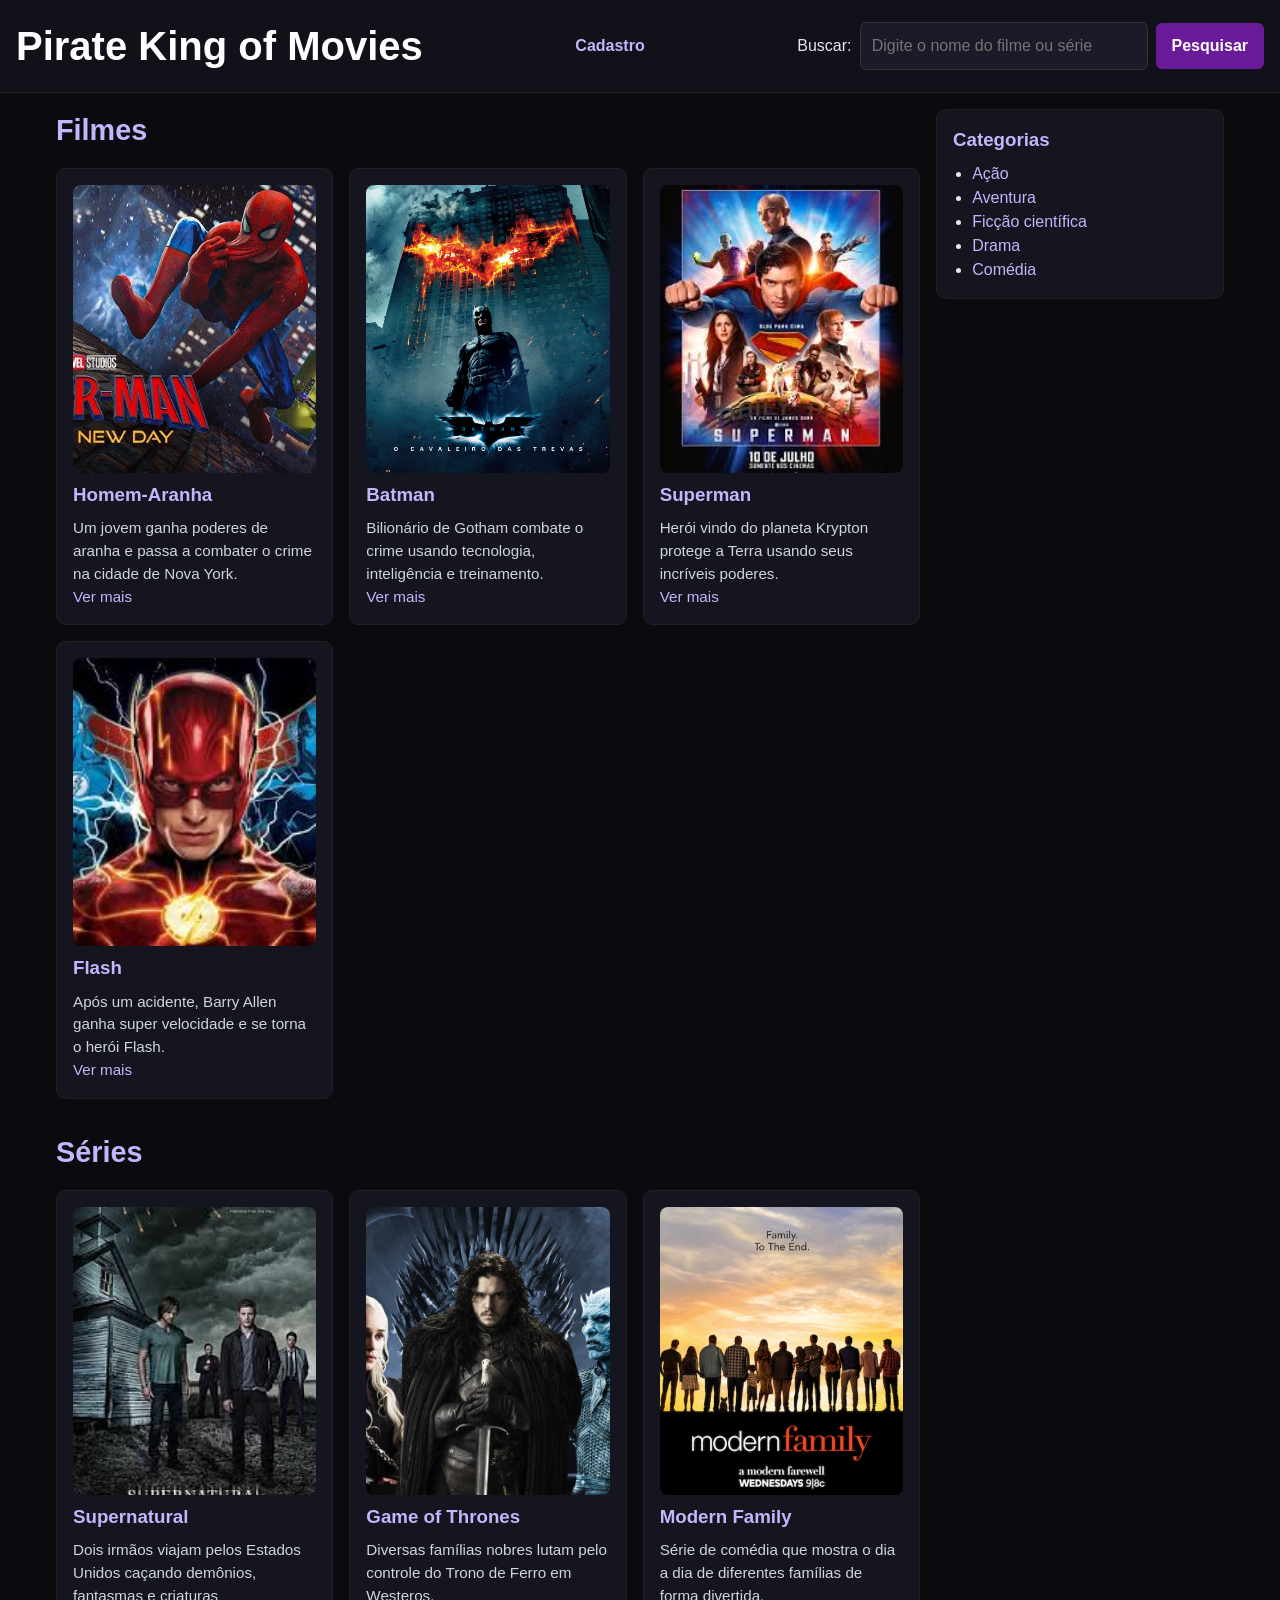
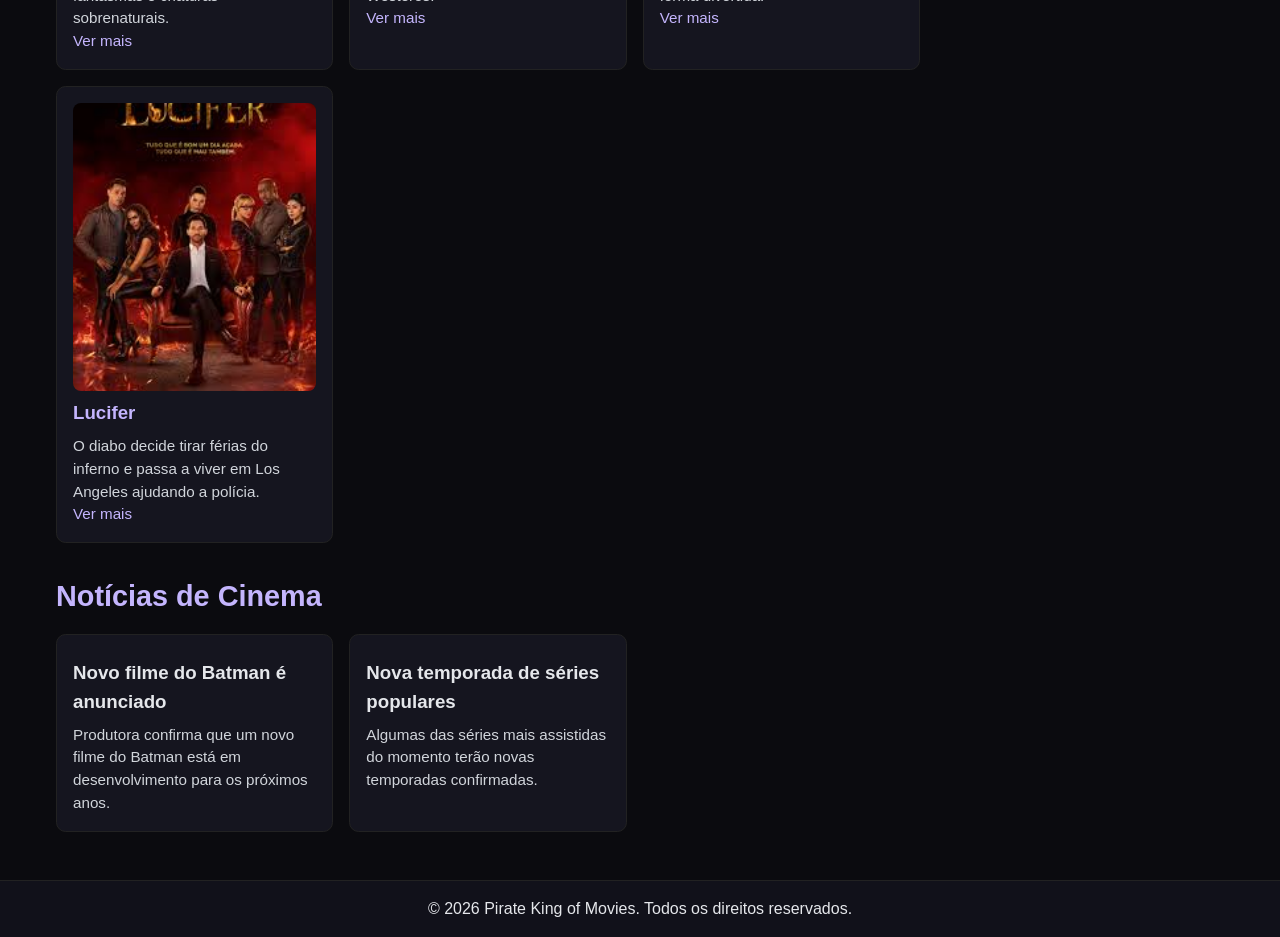
==== index.html @ 0d2f4190 "aula 08 29/04" ====
<!DOCTYPE html>
<html lang="pt-BR">
<head>
  <meta charset="UTF-8">
  <meta name="viewport" content="width=device-width, initial-scale=1.0">
  <link rel="stylesheet" href="css/variables.css">
  <link rel="stylesheet" href="css/reset.css">
  <link rel="stylesheet" href="css/base.css">
  <link rel="stylesheet" href="css/layout.css">
  <link rel="stylesheet" href="css/components/nav.css">
  <link rel="stylesheet" href="css/components/hero.css">
  <link rel="stylesheet" href="css/components/card.css">
  <link rel="stylesheet" href="css/components/footer.css">
  <link rel="stylesheet" href="css/utilities.css">
  <title>RUAN VITOR DE LACERDA FERREIRA</title>
</head>

<body>

<header class="cabecalho">
  <h1>Pirate King of Movies</h1>

  <nav>
    <ul>
      <li><a href="cadastro.html">Cadastro</a></li>
    </ul>
  </nav>

  <form class="form-busca">
    <label for="busca">Buscar:</label>
    <input type="text" id="busca" name="busca" placeholder="Digite o nome do filme ou série">
    <button type="submit">Pesquisar</button>
  </form>
</header>

<div class="layout">

  <main>

    <section>
      <h2>Filmes</h2>

      <article>
        <img src="media/img/homem-aranha.jpg" alt="Imagem do Homem-Aranha">
        <h3><a href="homem-aranha.html">Homem-Aranha</a></h3>
        <p>Um jovem ganha poderes de aranha e passa a combater o crime na cidade de Nova York.</p>
        <p><a href="homem-aranha.html">Ver mais</a></p>
      </article>

      <article>
        <img src="media/img/batman.jpg" alt="Imagem do Batman">
        <h3><a href="batman.html">Batman</a></h3>
        <p>Bilionário de Gotham combate o crime usando tecnologia, inteligência e treinamento.</p>
        <p><a href="batman.html">Ver mais</a></p>
      </article>

      <article>
        <img src="media/img/superman.jpg" alt="Imagem do Superman">
        <h3><a href="superman.html">Superman</a></h3>
        <p>Herói vindo do planeta Krypton protege a Terra usando seus incríveis poderes.</p>
        <p><a href="superman.html">Ver mais</a></p>
      </article>

      <article>
        <img src="media/img/flash.jpg" alt="Imagem do Flash">
        <h3><a href="flash.html">Flash</a></h3>
        <p>Após um acidente, Barry Allen ganha super velocidade e se torna o herói Flash.</p>
        <p><a href="flash.html">Ver mais</a></p>
      </article>
    </section>

    <section>
      <h2>Séries</h2>

      <article>
        <img src="media/img/supernatural.jpg" alt="Imagem da série Supernatural">
        <h3><a href="supernatural.html">Supernatural</a></h3>
        <p>Dois irmãos viajam pelos Estados Unidos caçando demônios, fantasmas e criaturas sobrenaturais.</p>
        <p><a href="supernatural.html">Ver mais</a></p>
      </article>

      <article>
        <img src="media/img/got.jpg" alt="Imagem da série Game of Thrones">
        <h3><a href="got.html">Game of Thrones</a></h3>
        <p>Diversas famílias nobres lutam pelo controle do Trono de Ferro em Westeros.</p>
        <p><a href="got.html">Ver mais</a></p>
      </article>

      <article>
        <img src="media/img/modern-family.jpg" alt="Imagem da série Modern Family">
        <h3><a href="modern-family.html">Modern Family</a></h3>
        <p>Série de comédia que mostra o dia a dia de diferentes famílias de forma divertida.</p>
        <p><a href="modern-family.html">Ver mais</a></p>
      </article>

      <article>
        <img src="media/img/lucifer.jpg" alt="Imagem da série Lucifer">
        <h3><a href="lucifer.html">Lucifer</a></h3>
        <p>O diabo decide tirar férias do inferno e passa a viver em Los Angeles ajudando a polícia.</p>
        <p><a href="lucifer.html">Ver mais</a></p>
      </article>
    </section>

    <section>
      <h2>Notícias de Cinema</h2>

      <article>
        <h3>Novo filme do Batman é anunciado</h3>
        <p>Produtora confirma que um novo filme do Batman está em desenvolvimento para os próximos anos.</p>
      </article>

      <article>
        <h3>Nova temporada de séries populares</h3>
        <p>Algumas das séries mais assistidas do momento terão novas temporadas confirmadas.</p>
      </article>
    </section>

  </main>

  <aside>
    <h3>Categorias</h3>

    <ul>
      <li><a href="#">Ação</a></li>
      <li><a href="#">Aventura</a></li>
      <li><a href="#">Ficção científica</a></li>
      <li><a href="#">Drama</a></li>
      <li><a href="#">Comédia</a></li>
    </ul>
  </aside>

</div>

<footer>
  <p>&copy; 2026 Pirate King of Movies. Todos os direitos reservados.</p>
</footer>

<script>
  document.addEventListener('keydown', function(event) {
    const focused = document.activeElement;

    if (event.code === 'Space') {
      event.preventDefault();

      if (focused.tagName === 'A' || focused.tagName === 'BUTTON') {
        focused.click();
      }
    }
  });
</script>

</body>
</html>
---- css/variables.css ----
:root {
    /* Cores */
    --color-primary: #6a1b9a;
    --color-primary-hover: #8e24aa;
    --color-link: #c4b5fd;

    --color-bg-primary: #0b0b0f;
    --color-bg-secondary: #11111a;
    --color-bg-card: #15151f;
    --color-bg-input: #1a1a28;

    --color-text-primary: #e5e7eb;
    --color-text-secondary: #d1d5db;
    --color-text-light: #ffffff;

    --color-border: #222222;
    --color-border-input: #333333;

    /* Tipografia */
    --font-body: Arial, Helvetica, sans-serif;

    --font-sm: 0.95rem;
    --font-base: 1rem;
    --font-h1: clamp(1.5rem, 5vw, 2.5rem);
    --font-h2: clamp(1.3rem, 3vw, 1.8rem);

    --line-height-base: 1.5;

    /* Espaçamentos */
    --space-sm: 0.5rem;
    --space-md: 1rem;
    --space-lg: 2rem;

    /* Bordas */
    --radius-sm: 0.4rem;
    --radius-md: 0.5rem;
    --radius-lg: 0.6rem;
}
---- css/base.css ----
body {
    min-height: 100vh;
    font-family: var(--font-body);
    background-color: var(--color-bg-primary);
    color: var(--color-text-primary);
    font-size: var(--font-base);
    line-height: var(--line-height-base);
    overflow-x: hidden;
}

a {
    color: var(--color-link);
    text-decoration: none;
}

a:hover {
    color: var(--color-text-light);
}

button {
    padding: 0.7rem 1rem;
    cursor: pointer;
    background-color: var(--color-primary);
    color: var(--color-text-light);
    border: none;
    border-radius: var(--radius-sm);
    font-weight: bold;
    transition: 0.2s ease;
}

button:hover {
    background-color: var(--color-primary-hover);
    transform: scale(1.02);
}
---- css/layout.css ----
.layout {
    display: grid;
    grid-template-columns: 1fr;
    gap: var(--space-md);
    width: min(100%, 1200px);
    margin: 0 auto;
    padding: var(--space-md);
}

section {
    display: grid;
    grid-template-columns: 1fr;
    gap: var(--space-md);
    margin-bottom: var(--space-lg);
}

section h2 {
    color: var(--color-link);
    font-size: var(--font-h2);
}

aside {
    background-color: var(--color-bg-card);
    border: 1px solid var(--color-border);
    border-radius: var(--radius-lg);
    padding: var(--space-md);
}

aside h3 {
    color: var(--color-link);
    margin-bottom: var(--space-sm);
}

aside ul {
    padding-left: 1.2rem;
}

@media (min-width: 768px) {
    section {
        grid-template-columns: repeat(2, 1fr);
    }

    section h2 {
        grid-column: 1 / -1;
    }
}

@media (min-width: 1024px) {
    .layout {
        grid-template-columns: 3fr 1fr;
        align-items: start;
    }

    section {
        grid-template-columns: repeat(auto-fit, minmax(13rem, 1fr));
    }

    aside {
        position: sticky;
        top: 1rem;
    }
}
---- css/components/nav.css ----
.cabecalho {
    display: flex;
    flex-direction: column;
    gap: var(--space-md);
    padding: var(--space-md);
    background-color: var(--color-bg-secondary);
    border-bottom: 1px solid var(--color-border);
}

.cabecalho h1 {
    font-size: var(--font-h1);
    color: var(--color-text-light);
}

nav ul {
    list-style: none;
    display: flex;
    gap: var(--space-md);
}

nav ul li a {
    font-weight: bold;
    padding: 0.5rem 0.7rem;
    border-radius: var(--radius-sm);
}

nav ul li a:hover {
    background-color: var(--color-bg-input);
}

.form-busca {
    display: flex;
    flex-direction: column;
    gap: var(--space-sm);
}

.form-busca input {
    width: 100%;
    padding: 0.7rem;
    border: 1px solid var(--color-border-input);
    border-radius: var(--radius-sm);
    background-color: var(--color-bg-input);
    color: var(--color-text-light);
}

@media (min-width: 768px) {
    .cabecalho {
        flex-direction: row;
        justify-content: space-between;
        align-items: center;
        flex-wrap: wrap;
    }

    .form-busca {
        flex-direction: row;
        align-items: center;
    }

    .form-busca input {
        width: 18rem;
    }
}
---- css/components/hero.css ----
/* Arquivo reservado para a seção hero do projeto. */
---- css/components/card.css ----
article {
    border: 1px solid var(--color-border);
    padding: var(--space-md);
    background-color: var(--color-bg-card);
    border-radius: var(--radius-lg);
    transition: 0.2s ease;
}

article:hover {
    transform: scale(1.02);
    border-color: var(--color-primary);
}

article h3 {
    margin: 0.5rem 0;
}

article p {
    color: var(--color-text-secondary);
    font-size: var(--font-sm);
}

article img {
    width: 100%;
    height: 18rem;
    object-fit: cover;
    border-radius: var(--radius-md);
}
---- css/components/footer.css ----
footer {
    text-align: center;
    padding: var(--space-md);
    background-color: var(--color-bg-secondary);
    border-top: 1px solid var(--color-border);
}
---- css/utilities.css ----
a:focus,
button:focus,
input:focus {
    outline: 3px solid var(--color-link);
    outline-offset: 2px;
}
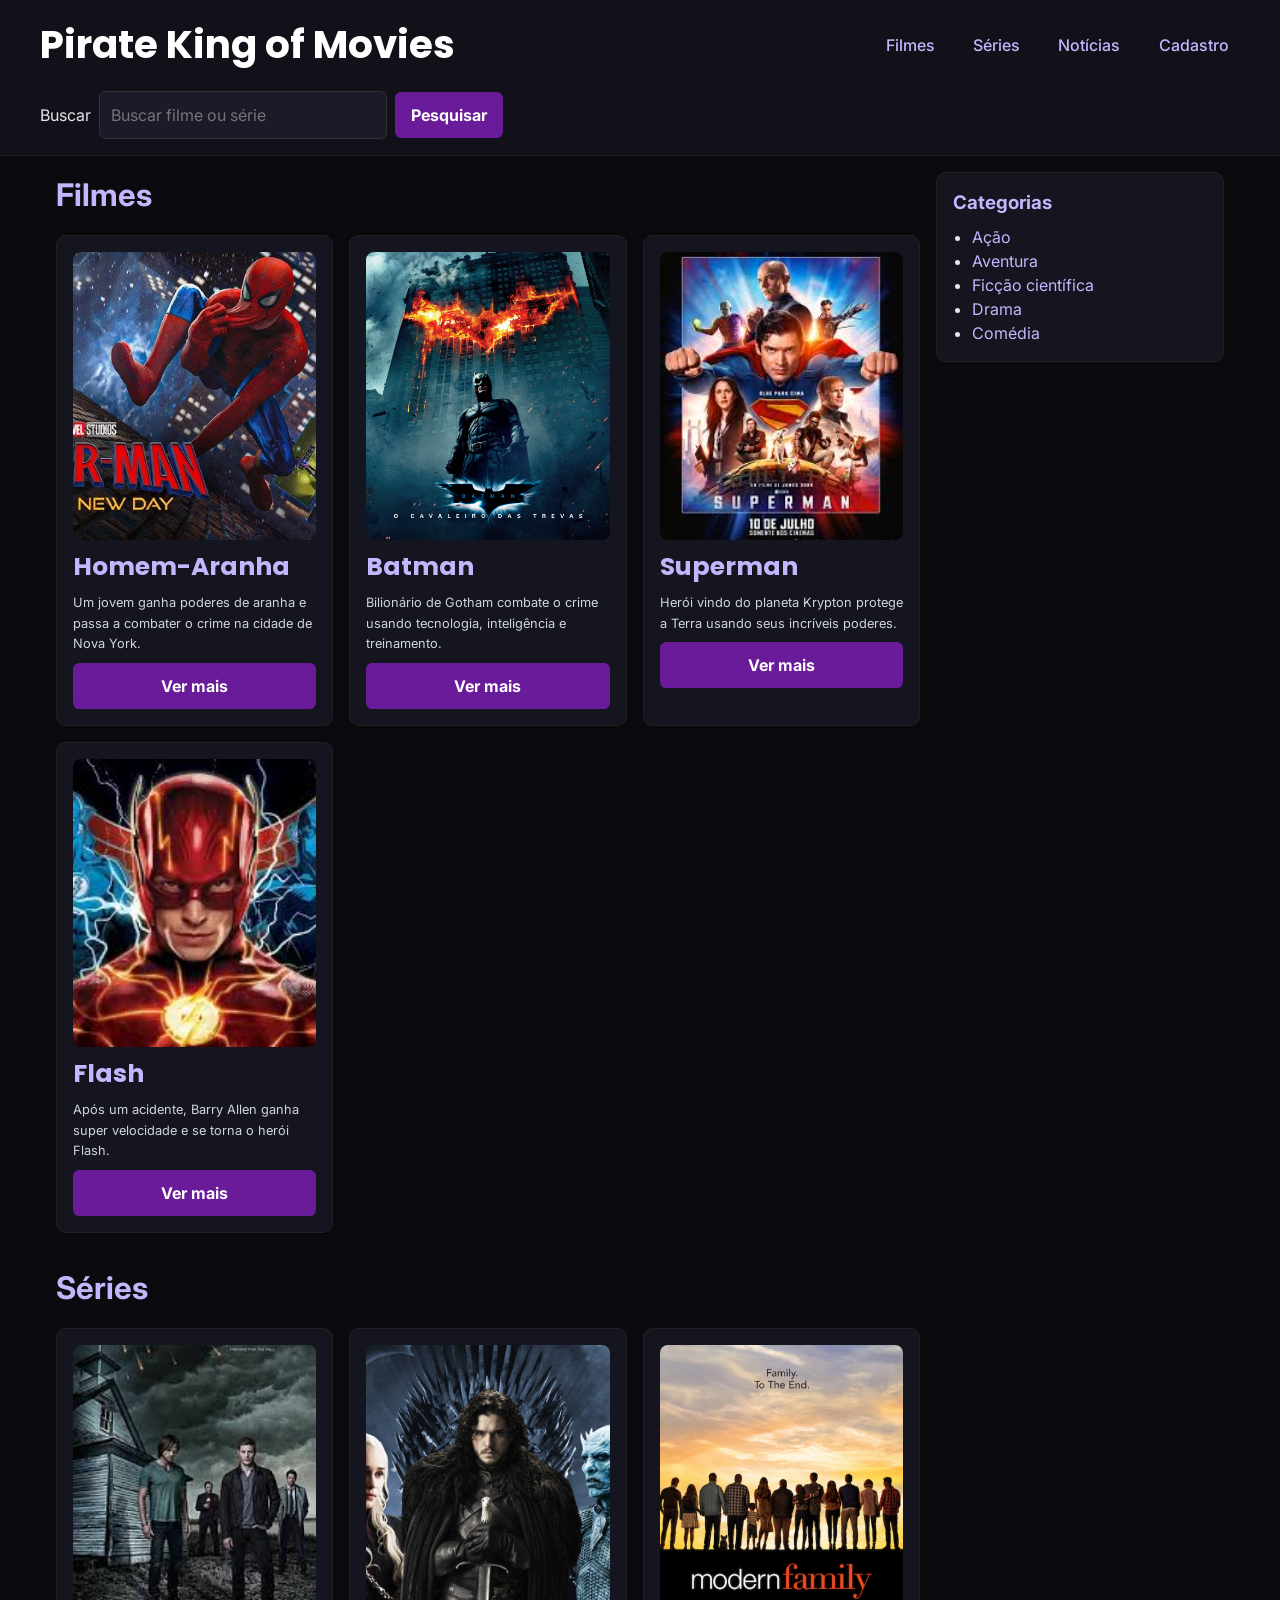
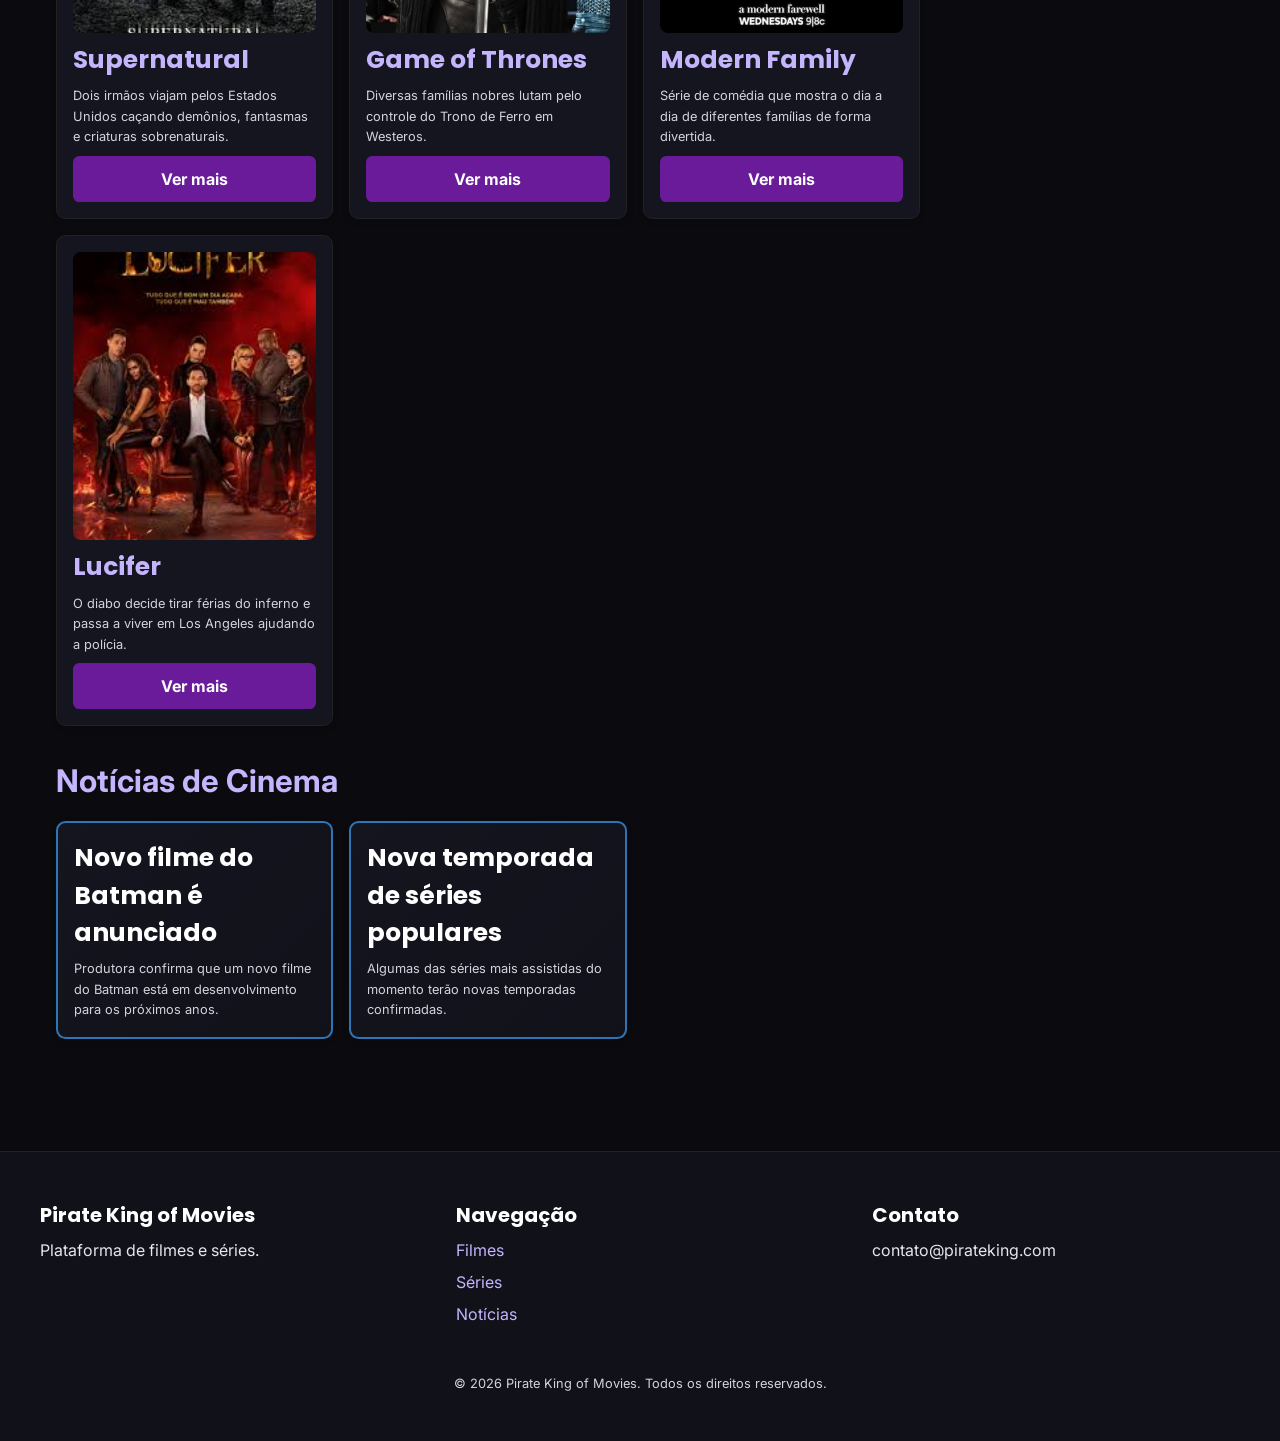
==== commit 9ceebbd9: "atividade aula 10 pronta" ====
--- a/index.html
+++ b/index.html
@@ -3,151 +3,326 @@
 <head>
   <meta charset="UTF-8">
   <meta name="viewport" content="width=device-width, initial-scale=1.0">
+
+  <link rel="preconnect" href="https://fonts.googleapis.com">
+  <link rel="preconnect" href="https://fonts.gstatic.com" crossorigin>
+  <link href="https://fonts.googleapis.com/css2?family=Inter:wght@400;500;700&family=Poppins:wght@700&display=swap" rel="stylesheet">
+
   <link rel="stylesheet" href="css/variables.css">
   <link rel="stylesheet" href="css/reset.css">
   <link rel="stylesheet" href="css/base.css">
   <link rel="stylesheet" href="css/layout.css">
-  <link rel="stylesheet" href="css/components/nav.css">
+  <link rel="stylesheet" href="css/components/navbar.css">
+  <link rel="stylesheet" href="css/components/btn.css">
   <link rel="stylesheet" href="css/components/hero.css">
   <link rel="stylesheet" href="css/components/card.css">
   <link rel="stylesheet" href="css/components/footer.css">
   <link rel="stylesheet" href="css/utilities.css">
-  <title>RUAN VITOR DE LACERDA FERREIRA</title>
+
+  <title>Pirate King of Movies</title>
 </head>
 
 <body>
-
-<header class="cabecalho">
-  <h1>Pirate King of Movies</h1>
-
-  <nav>
-    <ul>
-      <li><a href="cadastro.html">Cadastro</a></li>
-    </ul>
-  </nav>
-
-  <form class="form-busca">
-    <label for="busca">Buscar:</label>
-    <input type="text" id="busca" name="busca" placeholder="Digite o nome do filme ou série">
-    <button type="submit">Pesquisar</button>
-  </form>
-</header>
-
-<div class="layout">
-
-  <main>
-
-    <section>
-      <h2>Filmes</h2>
-
-      <article>
-        <img src="media/img/homem-aranha.jpg" alt="Imagem do Homem-Aranha">
-        <h3><a href="homem-aranha.html">Homem-Aranha</a></h3>
-        <p>Um jovem ganha poderes de aranha e passa a combater o crime na cidade de Nova York.</p>
-        <p><a href="homem-aranha.html">Ver mais</a></p>
-      </article>
-
-      <article>
-        <img src="media/img/batman.jpg" alt="Imagem do Batman">
-        <h3><a href="batman.html">Batman</a></h3>
-        <p>Bilionário de Gotham combate o crime usando tecnologia, inteligência e treinamento.</p>
-        <p><a href="batman.html">Ver mais</a></p>
-      </article>
-
-      <article>
-        <img src="media/img/superman.jpg" alt="Imagem do Superman">
-        <h3><a href="superman.html">Superman</a></h3>
-        <p>Herói vindo do planeta Krypton protege a Terra usando seus incríveis poderes.</p>
-        <p><a href="superman.html">Ver mais</a></p>
-      </article>
-
-      <article>
-        <img src="media/img/flash.jpg" alt="Imagem do Flash">
-        <h3><a href="flash.html">Flash</a></h3>
-        <p>Após um acidente, Barry Allen ganha super velocidade e se torna o herói Flash.</p>
-        <p><a href="flash.html">Ver mais</a></p>
-      </article>
-    </section>
-
-    <section>
-      <h2>Séries</h2>
-
-      <article>
-        <img src="media/img/supernatural.jpg" alt="Imagem da série Supernatural">
-        <h3><a href="supernatural.html">Supernatural</a></h3>
-        <p>Dois irmãos viajam pelos Estados Unidos caçando demônios, fantasmas e criaturas sobrenaturais.</p>
-        <p><a href="supernatural.html">Ver mais</a></p>
-      </article>
-
-      <article>
-        <img src="media/img/got.jpg" alt="Imagem da série Game of Thrones">
-        <h3><a href="got.html">Game of Thrones</a></h3>
-        <p>Diversas famílias nobres lutam pelo controle do Trono de Ferro em Westeros.</p>
-        <p><a href="got.html">Ver mais</a></p>
-      </article>
-
-      <article>
-        <img src="media/img/modern-family.jpg" alt="Imagem da série Modern Family">
-        <h3><a href="modern-family.html">Modern Family</a></h3>
-        <p>Série de comédia que mostra o dia a dia de diferentes famílias de forma divertida.</p>
-        <p><a href="modern-family.html">Ver mais</a></p>
-      </article>
-
-      <article>
-        <img src="media/img/lucifer.jpg" alt="Imagem da série Lucifer">
-        <h3><a href="lucifer.html">Lucifer</a></h3>
-        <p>O diabo decide tirar férias do inferno e passa a viver em Los Angeles ajudando a polícia.</p>
-        <p><a href="lucifer.html">Ver mais</a></p>
-      </article>
-    </section>
-
-    <section>
-      <h2>Notícias de Cinema</h2>
-
-      <article>
-        <h3>Novo filme do Batman é anunciado</h3>
-        <p>Produtora confirma que um novo filme do Batman está em desenvolvimento para os próximos anos.</p>
-      </article>
-
-      <article>
-        <h3>Nova temporada de séries populares</h3>
-        <p>Algumas das séries mais assistidas do momento terão novas temporadas confirmadas.</p>
-      </article>
-    </section>
-
-  </main>
-
-  <aside>
-    <h3>Categorias</h3>
-
-    <ul>
-      <li><a href="#">Ação</a></li>
-      <li><a href="#">Aventura</a></li>
-      <li><a href="#">Ficção científica</a></li>
-      <li><a href="#">Drama</a></li>
-      <li><a href="#">Comédia</a></li>
-    </ul>
-  </aside>
-
-</div>
-
-<footer>
-  <p>&copy; 2026 Pirate King of Movies. Todos os direitos reservados.</p>
-</footer>
-
-<script>
-  document.addEventListener('keydown', function(event) {
-    const focused = document.activeElement;
-
-    if (event.code === 'Space') {
-      event.preventDefault();
-
-      if (focused.tagName === 'A' || focused.tagName === 'BUTTON') {
-        focused.click();
-      }
-    }
-  });
-</script>
+  <header class="navbar">
+    <div class="navbar__container">
+
+      <a href="index.html" class="navbar__logo">
+        Pirate King of Movies
+      </a>
+
+      <button 
+        class="navbar__toggle" 
+        type="button"
+        aria-label="Abrir menu"
+        aria-expanded="false"
+      >
+        ☰
+      </button>
+
+      <nav class="navbar__menu" aria-label="Menu principal">
+        <ul class="navbar__list">
+
+          <li class="navbar__item">
+            <a class="navbar__link" href="#filmes">Filmes</a>
+          </li>
+
+          <li class="navbar__item">
+            <a class="navbar__link" href="#series">Séries</a>
+          </li>
+
+          <li class="navbar__item">
+            <a class="navbar__link" href="#noticias">Notícias</a>
+          </li>
+
+          <li class="navbar__item">
+            <a class="navbar__link" href="cadastro.html">Cadastro</a>
+          </li>
+
+        </ul>
+      </nav>
+
+      <form class="navbar__search">
+        <label class="u-sr-only" for="busca">Buscar</label>
+
+        <input 
+          type="text"
+          id="busca"
+          name="busca"
+          placeholder="Buscar filme ou série"
+        >
+
+        <button class="btn" type="submit">
+          Pesquisar
+        </button>
+      </form>
+
+    </div>
+  </header>
+
+  
+  <div class="layout">
+    <main>      
+      <section id="filmes">
+        <h2>Filmes</h2>
+        <article class="card">
+          <img 
+            class="card__image"
+            src="media/img/homem-aranha.jpg"
+            alt="Imagem do Homem-Aranha"
+          >
+          <h3 class="card__title">
+            <a href="homem-aranha.html">Homem-Aranha</a>
+          </h3>
+          <p class="card__text">
+            Um jovem ganha poderes de aranha e passa a combater o crime na cidade de Nova York.
+          </p>
+          <a class="btn" href="homem-aranha.html">
+            Ver mais
+          </a>
+        </article>
+
+        <article class="card">
+          <img 
+            class="card__image"
+            src="media/img/batman.jpg"
+            alt="Imagem do Batman"
+          >
+          <h3 class="card__title">
+            <a href="batman.html">Batman</a>
+          </h3>
+          <p class="card__text">
+            Bilionário de Gotham combate o crime usando tecnologia, inteligência e treinamento.
+          </p>
+          <a class="btn" href="batman.html">
+            Ver mais
+          </a>
+        </article>
+
+        <article class="card">
+          <img 
+            class="card__image"
+            src="media/img/superman.jpg"
+            alt="Imagem do Superman"
+          >
+          <h3 class="card__title">
+            <a href="superman.html">Superman</a>
+          </h3>
+          <p class="card__text">
+            Herói vindo do planeta Krypton protege a Terra usando seus incríveis poderes.
+          </p>
+          <a class="btn" href="superman.html">
+            Ver mais
+          </a>
+        </article>
+
+        <article class="card">
+          <img 
+            class="card__image"
+            src="media/img/flash.jpg"
+            alt="Imagem do Flash"
+          >
+          <h3 class="card__title">
+            <a href="flash.html">Flash</a>
+          </h3>
+          <p class="card__text">
+            Após um acidente, Barry Allen ganha super velocidade e se torna o herói Flash.
+          </p>
+          <a class="btn" href="flash.html">
+            Ver mais
+          </a>
+        </article>
+
+      </section>
+
+      <section id="series">
+        <h2>Séries</h2>
+        <article class="card">
+          <img 
+            class="card__image"
+            src="media/img/supernatural.jpg"
+            alt="Imagem da série Supernatural"
+          >
+          <h3 class="card__title">
+            <a href="supernatural.html">Supernatural</a>
+          </h3>
+          <p class="card__text">
+            Dois irmãos viajam pelos Estados Unidos caçando demônios, fantasmas e criaturas sobrenaturais.
+          </p>
+          <a class="btn" href="supernatural.html">
+            Ver mais
+          </a>
+        </article>
+
+        <article class="card">
+          <img 
+            class="card__image"
+            src="media/img/got.jpg"
+            alt="Imagem da série Game of Thrones"
+          >
+          <h3 class="card__title">
+            <a href="got.html">Game of Thrones</a>
+          </h3>
+          <p class="card__text">
+            Diversas famílias nobres lutam pelo controle do Trono de Ferro em Westeros.
+          </p>
+          <a class="btn" href="got.html">
+            Ver mais
+          </a>
+        </article>
+
+        <article class="card">
+          <img 
+            class="card__image"
+            src="media/img/modern-family.jpg"
+            alt="Imagem da série Modern Family"
+          >
+          <h3 class="card__title">
+            <a href="modern-family.html">Modern Family</a>
+          </h3>
+          <p class="card__text">
+            Série de comédia que mostra o dia a dia de diferentes famílias de forma divertida.
+          </p>
+          <a class="btn" href="modern-family.html">
+            Ver mais
+          </a>
+        </article>
+
+        <article class="card">
+          <img 
+            class="card__image"
+            src="media/img/lucifer.jpg"
+            alt="Imagem da série Lucifer"
+          >
+          <h3 class="card__title">
+            <a href="lucifer.html">Lucifer</a>
+          </h3>
+          <p class="card__text">
+            O diabo decide tirar férias do inferno e passa a viver em Los Angeles ajudando a polícia.
+          </p>
+          <a class="btn" href="lucifer.html">
+            Ver mais
+          </a>
+        </article>
+
+      </section>
+
+      <section id="noticias">
+
+        <h2>Notícias de Cinema</h2>
+
+        <article class="card card--featured">
+
+          <h3 class="card__title">
+            Novo filme do Batman é anunciado
+          </h3>
+
+          <p class="card__text">
+            Produtora confirma que um novo filme do Batman está em desenvolvimento para os próximos anos.
+          </p>
+
+        </article>
+
+        <article class="card card--featured">
+
+          <h3 class="card__title">
+            Nova temporada de séries populares
+          </h3>
+
+          <p class="card__text">
+            Algumas das séries mais assistidas do momento terão novas temporadas confirmadas.
+          </p>
+
+        </article>
+
+      </section>
+
+    </main>
+
+    <aside class="sidebar">
+
+      <h3 class="sidebar__title">
+        Categorias
+      </h3>
+
+      <ul class="sidebar__list">
+
+        <li><a href="#">Ação</a></li>
+        <li><a href="#">Aventura</a></li>
+        <li><a href="#">Ficção científica</a></li>
+        <li><a href="#">Drama</a></li>
+        <li><a href="#">Comédia</a></li>
+
+      </ul>
+
+    </aside>
+
+  </div>
+
+  <footer class="footer">
+
+    <div class="footer__grid">
+
+      <div>
+        <h3 class="footer__title">
+          Pirate King of Movies
+        </h3>
+
+        <p>
+          Plataforma de filmes e séries.
+        </p>
+      </div>
+
+      <div>
+        <h3 class="footer__title">
+          Navegação
+        </h3>
+
+        <ul class="footer__list">
+          <li><a href="#filmes">Filmes</a></li>
+          <li><a href="#series">Séries</a></li>
+          <li><a href="#noticias">Notícias</a></li>
+        </ul>
+      </div>
+
+      <div>
+        <h3 class="footer__title">
+          Contato
+        </h3>
+
+        <p>
+          contato@pirateking.com
+        </p>
+      </div>
+
+    </div>
+
+    <p class="footer__copy">
+      &copy; 2026 Pirate King of Movies. Todos os direitos reservados.
+    </p>
+
+  </footer>
+
+  <script src="js/main.js"></script>
 
 </body>
 </html>
--- a/css/variables.css
+++ b/css/variables.css
@@ -1,9 +1,35 @@
 :root {
-    /* Cores */
-    --color-primary: #6a1b9a;
-    --color-primary-hover: #8e24aa;
+    /* =========================
+       CORES - PALETA SEMÂNTICA
+    ========================= */
+
+    /* Primária */
+    --color-primary-100: #ebf3fb;
+    --color-primary-300: #9fc5e8;
+    --color-primary-500: #2e75b6;
+    --color-primary-700: #1f4e79;
+    --color-primary-900: #0f2840;
+
+    /* Cores do projeto */
+    --color-brand: #6a1b9a;
+    --color-brand-hover: #8e24aa;
     --color-link: #c4b5fd;
 
+    /* Neutras */
+    --color-gray-50: #f9fafb;
+    --color-gray-100: #f3f4f6;
+    --color-gray-300: #d1d5db;
+    --color-gray-500: #6b7280;
+    --color-gray-700: #374151;
+    --color-gray-900: #111827;
+
+    /* Semânticas */
+    --color-success: #107c41;
+    --color-warning: #ff8c00;
+    --color-danger: #c00000;
+    --color-info: #0078d4;
+
+    /* Texto e fundo */
     --color-bg-primary: #0b0b0f;
     --color-bg-secondary: #11111a;
     --color-bg-card: #15151f;
@@ -16,23 +42,47 @@
     --color-border: #222222;
     --color-border-input: #333333;
 
-    /* Tipografia */
-    --font-body: Arial, Helvetica, sans-serif;
+    /* =========================
+       TIPOGRAFIA
+    ========================= */
 
-    --font-sm: 0.95rem;
+    --font-heading: "Poppins", Arial, Helvetica, sans-serif;
+    --font-body: "Inter", Arial, Helvetica, sans-serif;
+
+    --font-xs: 0.64rem;
+    --font-sm: 0.8rem;
     --font-base: 1rem;
-    --font-h1: clamp(1.5rem, 5vw, 2.5rem);
-    --font-h2: clamp(1.3rem, 3vw, 1.8rem);
+    --font-md: 1.25rem;
+    --font-lg: 1.56rem;
+    --font-xl: 1.95rem;
+    --font-2xl: 2.44rem;
+    --font-3xl: 3.05rem;
+
+    --font-h1: clamp(1.5rem, 5vw, var(--font-2xl));
+    --font-h2: clamp(1.3rem, 3vw, var(--font-xl));
 
     --line-height-base: 1.5;
 
-    /* Espaçamentos */
+    /* =========================
+       ESPAÇAMENTOS
+    ========================= */
+
+    --space-xs: 0.25rem;
     --space-sm: 0.5rem;
     --space-md: 1rem;
     --space-lg: 2rem;
+    --space-xl: 3rem;
+    --space-2xl: 4rem;
 
-    /* Bordas */
+    /* =========================
+       BORDAS E SOMBRAS
+    ========================= */
+
     --radius-sm: 0.4rem;
     --radius-md: 0.5rem;
     --radius-lg: 0.6rem;
+    --radius-xl: 1rem;
+
+    --shadow-sm: 0 2px 6px rgba(0, 0, 0, 0.2);
+    --shadow-md: 0 4px 12px rgba(0, 0, 0, 0.3);
 }
--- a/css/base.css
+++ b/css/base.css
@@ -15,20 +15,4 @@
 
 a:hover {
     color: var(--color-text-light);
-}
-
-button {
-    padding: 0.7rem 1rem;
-    cursor: pointer;
-    background-color: var(--color-primary);
-    color: var(--color-text-light);
-    border: none;
-    border-radius: var(--radius-sm);
-    font-weight: bold;
-    transition: 0.2s ease;
-}
-
-button:hover {
-    background-color: var(--color-primary-hover);
-    transform: scale(1.02);
 }
--- a/css/components/navbar.css
+++ b/css/components/navbar.css
@@ -0,0 +1,122 @@
+.navbar {
+    background-color: var(--color-bg-secondary);
+    border-bottom: 1px solid var(--color-border);
+    padding: var(--space-md);
+}
+
+.navbar__container {
+    width: min(100%, 1200px);
+    margin: 0 auto;
+
+    display: flex;
+    flex-direction: column;
+    gap: var(--space-md);
+}
+
+.navbar__logo {
+    font-family: var(--font-heading);
+    font-size: var(--font-h1);
+    font-weight: 700;
+    color: var(--color-text-light);
+}
+
+.navbar__toggle {
+    display: block;
+
+    background: none;
+    border: none;
+
+    color: var(--color-text-light);
+
+    font-size: var(--font-xl);
+
+    cursor: pointer;
+}
+
+.navbar__menu {
+    display: none;
+}
+
+.navbar__menu.active {
+    display: block;
+}
+
+.navbar__list {
+    list-style: none;
+
+    display: flex;
+    flex-direction: column;
+
+    gap: var(--space-sm);
+}
+
+.navbar__link {
+    display: block;
+
+    padding: 0.7rem;
+
+    border-radius: var(--radius-sm);
+
+    font-weight: 500;
+}
+
+.navbar__link:hover {
+    background-color: var(--color-bg-input);
+}
+
+.navbar__search {
+    display: flex;
+    flex-direction: column;
+    gap: var(--space-sm);
+}
+
+.navbar__search input {
+    width: 100%;
+
+    padding: 0.7rem;
+
+    border: 1px solid var(--color-border-input);
+
+    border-radius: var(--radius-sm);
+
+    background-color: var(--color-bg-input);
+
+    color: var(--color-text-light);
+}
+
+/* =========================
+   TABLET E DESKTOP
+========================= */
+
+@media (min-width: 768px) {
+
+    .navbar__container {
+        flex-direction: row;
+        align-items: center;
+        justify-content: space-between;
+        flex-wrap: wrap;
+    }
+
+    .navbar__toggle {
+        display: none;
+    }
+
+    .navbar__menu {
+        display: block;
+    }
+
+    .navbar__list {
+        flex-direction: row;
+        align-items: center;
+        gap: var(--space-md);
+    }
+
+    .navbar__search {
+        flex-direction: row;
+        align-items: center;
+    }
+
+    .navbar__search input {
+        width: 18rem;
+    }
+}
--- a/css/components/btn.css
+++ b/css/components/btn.css
@@ -0,0 +1,24 @@
+.btn {
+    display: inline-block;
+
+    padding: 0.7rem 1rem;
+
+    background-color: var(--color-brand);
+    color: var(--color-text-light);
+
+    border: none;
+    border-radius: var(--radius-sm);
+
+    font-weight: 700;
+    text-align: center;
+
+    cursor: pointer;
+
+    transition: 0.2s ease;
+}
+
+.btn:hover {
+    background-color: var(--color-brand-hover);
+    color: var(--color-text-light);
+    transform: scale(1.02);
+}
--- a/css/components/card.css
+++ b/css/components/card.css
@@ -1,28 +1,65 @@
-article {
+.card {
+    display: flex;
+    flex-direction: column;
+    gap: var(--space-sm);
+
     border: 1px solid var(--color-border);
+
     padding: var(--space-md);
+
     background-color: var(--color-bg-card);
+
     border-radius: var(--radius-lg);
+
+    box-shadow: var(--shadow-sm);
+
     transition: 0.2s ease;
 }
 
-article:hover {
+.card:hover {
     transform: scale(1.02);
-    border-color: var(--color-primary);
+    border-color: var(--color-brand);
+    box-shadow: var(--shadow-md);
 }
 
-article h3 {
-    margin: 0.5rem 0;
+.card__image {
+    width: 100%;
+    height: 18rem;
+
+    object-fit: cover;
+
+    border-radius: var(--radius-md);
 }
 
-article p {
-    color: var(--color-text-secondary);
-    font-size: var(--font-sm);
+.card__title {
+    font-size: var(--font-lg);
+    font-family: var(--font-heading);
+
+    color: var(--color-text-light);
 }
 
-article img {
-    width: 100%;
-    height: 18rem;
-    object-fit: cover;
-    border-radius: var(--radius-md);
+.card__text {
+    color: var(--color-text-secondary);
+
+    font-size: var(--font-sm);
+
+    line-height: 1.6;
+}
+
+/* =========================
+   VARIANTE DESTACADA
+========================= */
+
+.card--featured {
+    border: 2px solid var(--color-primary-500);
+
+    background: linear-gradient(
+        135deg,
+        var(--color-bg-card),
+        var(--color-bg-secondary)
+    );
+}
+
+.card--featured:hover {
+    border-color: var(--color-brand);
 }
--- a/css/components/footer.css
+++ b/css/components/footer.css
@@ -1,6 +1,61 @@
-footer {
+.footer {
+    margin-top: var(--space-2xl);
+
+    padding: var(--space-xl) var(--space-md);
+
+    background-color: var(--color-bg-secondary);
+
+    border-top: 1px solid var(--color-border);
+}
+
+.footer__grid {
+    width: min(100%, 1200px);
+
+    margin: 0 auto;
+
+    display: grid;
+    grid-template-columns: 1fr;
+
+    gap: var(--space-xl);
+}
+
+.footer__title {
+    margin-bottom: var(--space-sm);
+
+    font-family: var(--font-heading);
+
+    font-size: var(--font-md);
+
+    color: var(--color-text-light);
+}
+
+.footer__list {
+    list-style: none;
+
+    display: flex;
+    flex-direction: column;
+
+    gap: var(--space-sm);
+}
+
+.footer__copy {
+    margin-top: var(--space-xl);
+
     text-align: center;
-    padding: var(--space-md);
-    background-color: var(--color-bg-secondary);
-    border-top: 1px solid var(--color-border);
+
+    color: var(--color-text-secondary);
+
+    font-size: var(--font-sm);
+}
+
+/* =========================
+   TABLET E DESKTOP
+========================= */
+
+@media (min-width: 768px) {
+
+    .footer__grid {
+        grid-template-columns: repeat(3, 1fr);
+    }
+
 }
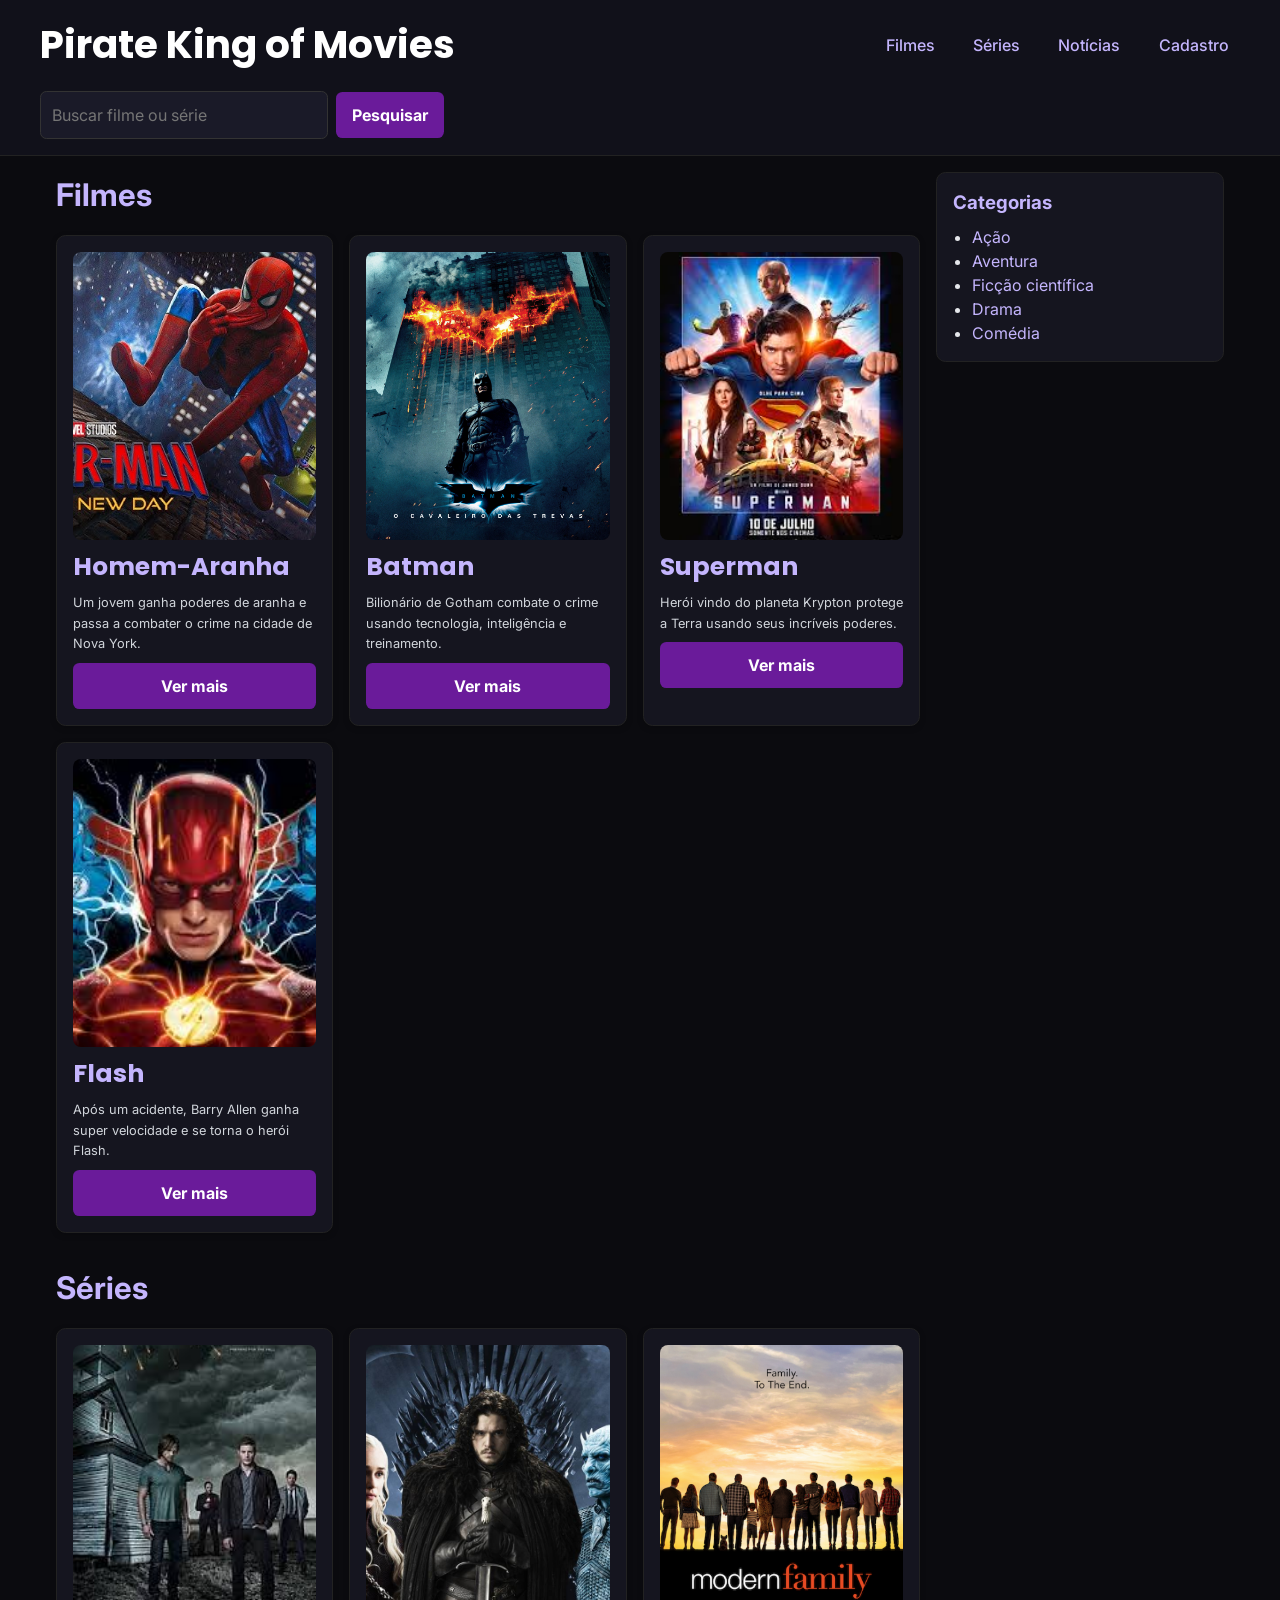
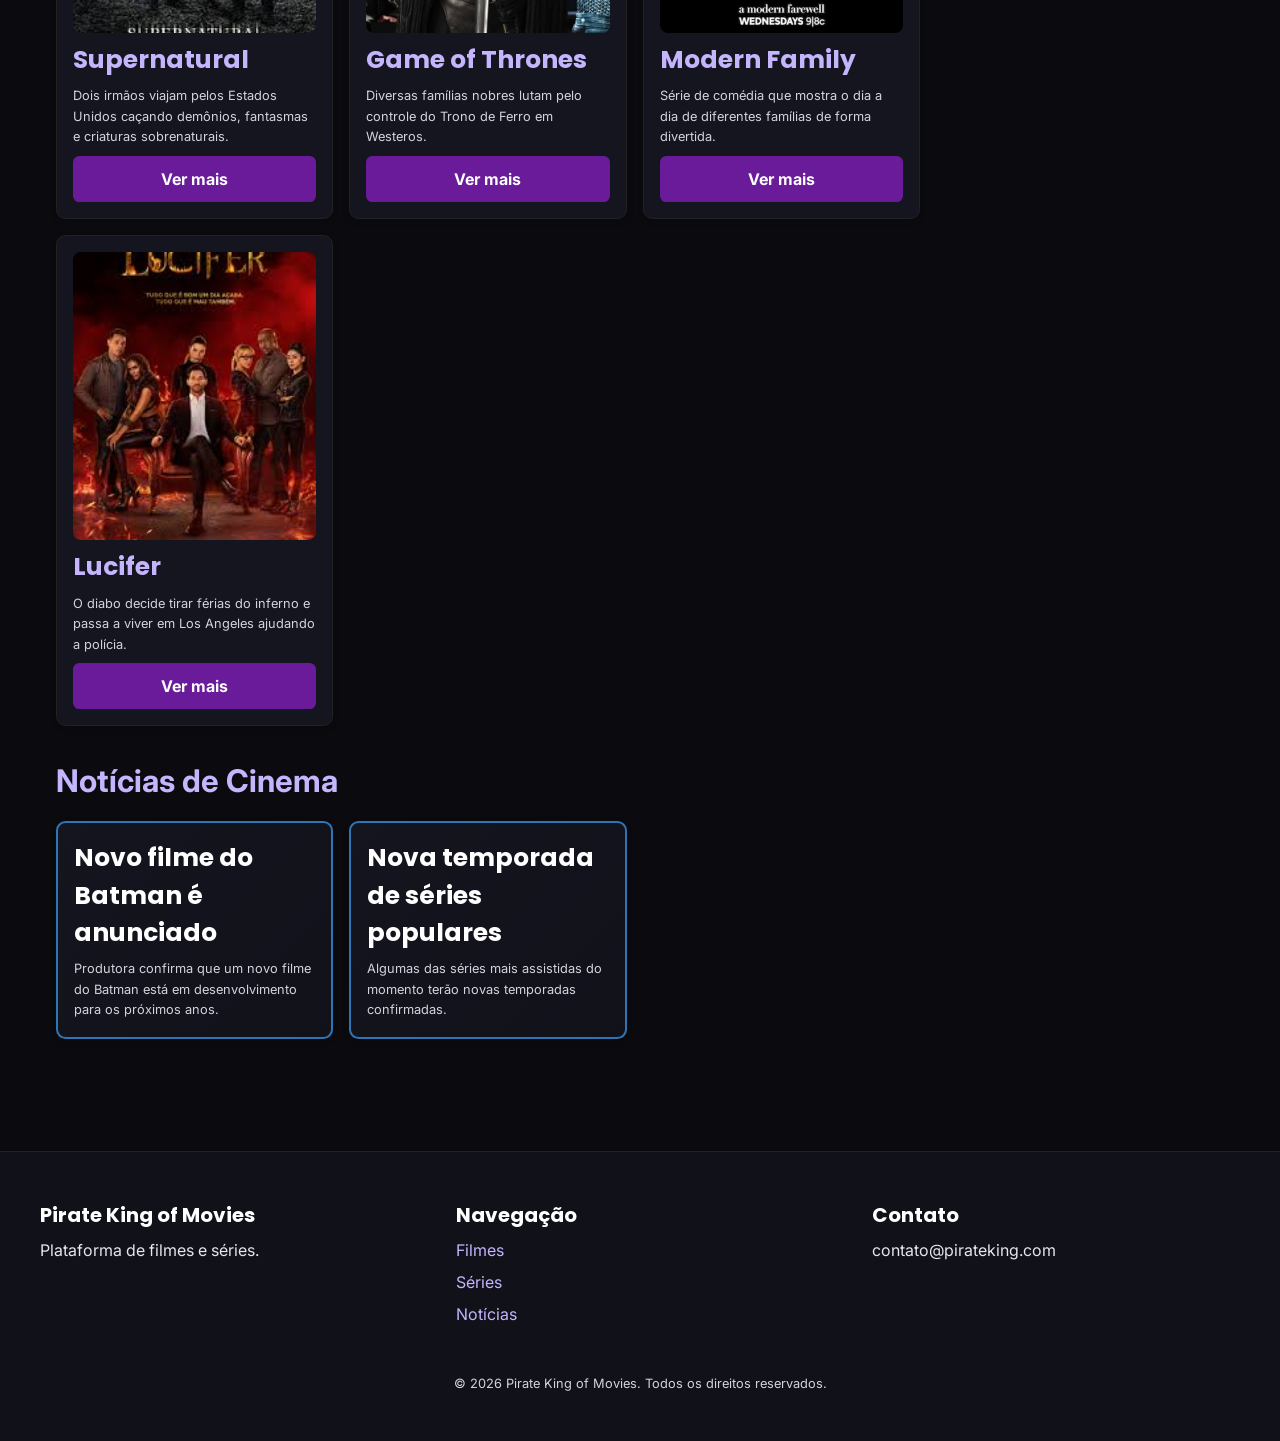
==== commit 060ad079: "feat aula 10 : implementa melhorias responsivas e arquitetura CSS com @layer" ====
--- a/index.html
+++ b/index.html
@@ -3,6 +3,10 @@
 <head>
   <meta charset="UTF-8">
   <meta name="viewport" content="width=device-width, initial-scale=1.0">
+
+  <style>
+    @layer reset, base, layout, components, utilities, overrides;
+  </style>
 
   <link rel="preconnect" href="https://fonts.googleapis.com">
   <link rel="preconnect" href="https://fonts.gstatic.com" crossorigin>
--- a/css/variables.css
+++ b/css/variables.css
@@ -1,3 +1,21 @@
+/* ==================================================
+   DESIGN TOKENS — PIRATE KING OF MOVIES
+
+   Convenção adotada:
+   - Tokens semânticos para cores, tipografia,
+     espaçamentos, bordas e sombras.
+   - Organização baseada em ITCSS.
+   - Nomenclatura seguindo padrão:
+     category-property-scale/state.
+
+   Exemplos:
+   --color-primary-500
+   --font-base
+   --space-md
+   --radius-lg
+
+================================================== */
+
 :root {
     /* =========================
        CORES - PALETA SEMÂNTICA
--- a/css/base.css
+++ b/css/base.css
@@ -1,18 +1,20 @@
-body {
-    min-height: 100vh;
-    font-family: var(--font-body);
-    background-color: var(--color-bg-primary);
-    color: var(--color-text-primary);
-    font-size: var(--font-base);
-    line-height: var(--line-height-base);
-    overflow-x: hidden;
-}
+@layer base {
+    body {
+        min-height: 100vh;
+        font-family: var(--font-body);
+        background-color: var(--color-bg-primary);
+        color: var(--color-text-primary);
+        font-size: var(--font-base);
+        line-height: var(--line-height-base);
+        overflow-x: hidden;
+    }
 
-a {
-    color: var(--color-link);
-    text-decoration: none;
-}
+    a {
+        color: var(--color-link);
+        text-decoration: none;
+    }
 
-a:hover {
-    color: var(--color-text-light);
+    a:hover {
+        color: var(--color-text-light);
+    }
 }
--- a/css/layout.css
+++ b/css/layout.css
@@ -1,62 +1,64 @@
-.layout {
-    display: grid;
-    grid-template-columns: 1fr;
-    gap: var(--space-md);
-    width: min(100%, 1200px);
-    margin: 0 auto;
-    padding: var(--space-md);
-}
+@layer layout{
+    .layout {
+        display: grid;
+        grid-template-columns: 1fr;
+        gap: var(--space-md);
+        width: min(100%, 1200px);
+        margin: 0 auto;
+        padding: var(--space-md);
+    }
 
-section {
-    display: grid;
-    grid-template-columns: 1fr;
-    gap: var(--space-md);
-    margin-bottom: var(--space-lg);
-}
-
-section h2 {
-    color: var(--color-link);
-    font-size: var(--font-h2);
-}
-
-aside {
-    background-color: var(--color-bg-card);
-    border: 1px solid var(--color-border);
-    border-radius: var(--radius-lg);
-    padding: var(--space-md);
-}
-
-aside h3 {
-    color: var(--color-link);
-    margin-bottom: var(--space-sm);
-}
-
-aside ul {
-    padding-left: 1.2rem;
-}
-
-@media (min-width: 768px) {
     section {
-        grid-template-columns: repeat(2, 1fr);
+        display: grid;
+        grid-template-columns: 1fr;
+        gap: var(--space-md);
+        margin-bottom: var(--space-lg);
     }
 
     section h2 {
-        grid-column: 1 / -1;
-    }
-}
-
-@media (min-width: 1024px) {
-    .layout {
-        grid-template-columns: 3fr 1fr;
-        align-items: start;
-    }
-
-    section {
-        grid-template-columns: repeat(auto-fit, minmax(13rem, 1fr));
+        color: var(--color-link);
+        font-size: var(--font-h2);
     }
 
     aside {
-        position: sticky;
-        top: 1rem;
+        background-color: var(--color-bg-card);
+        border: 1px solid var(--color-border);
+        border-radius: var(--radius-lg);
+        padding: var(--space-md);
+    }
+
+    aside h3 {
+        color: var(--color-link);
+        margin-bottom: var(--space-sm);
+    }
+
+    aside ul {
+        padding-left: 1.2rem;
+    }
+
+    @media (min-width: 768px) {
+        section {
+            grid-template-columns: repeat(2, 1fr);
+        }
+
+        section h2 {
+            grid-column: 1 / -1;
+        }
+    }
+
+    @media (min-width: 1024px) {
+        .layout {
+            grid-template-columns: 3fr 1fr;
+            align-items: start;
+        }
+
+        section {
+            grid-template-columns: repeat(auto-fit, minmax(13rem, 1fr));
+        }
+
+        aside {
+            position: sticky;
+            top: 1rem;
+        }
     }
 }
--- a/css/components/navbar.css
+++ b/css/components/navbar.css
@@ -1,122 +1,124 @@
-.navbar {
-    background-color: var(--color-bg-secondary);
-    border-bottom: 1px solid var(--color-border);
-    padding: var(--space-md);
-}
-
-.navbar__container {
-    width: min(100%, 1200px);
-    margin: 0 auto;
-
-    display: flex;
-    flex-direction: column;
-    gap: var(--space-md);
-}
-
-.navbar__logo {
-    font-family: var(--font-heading);
-    font-size: var(--font-h1);
-    font-weight: 700;
-    color: var(--color-text-light);
-}
-
-.navbar__toggle {
-    display: block;
-
-    background: none;
-    border: none;
-
-    color: var(--color-text-light);
-
-    font-size: var(--font-xl);
-
-    cursor: pointer;
-}
-
-.navbar__menu {
-    display: none;
-}
-
-.navbar__menu.active {
-    display: block;
-}
-
-.navbar__list {
-    list-style: none;
-
-    display: flex;
-    flex-direction: column;
-
-    gap: var(--space-sm);
-}
-
-.navbar__link {
-    display: block;
-
-    padding: 0.7rem;
-
-    border-radius: var(--radius-sm);
-
-    font-weight: 500;
-}
-
-.navbar__link:hover {
-    background-color: var(--color-bg-input);
-}
-
-.navbar__search {
-    display: flex;
-    flex-direction: column;
-    gap: var(--space-sm);
-}
-
-.navbar__search input {
-    width: 100%;
-
-    padding: 0.7rem;
-
-    border: 1px solid var(--color-border-input);
-
-    border-radius: var(--radius-sm);
-
-    background-color: var(--color-bg-input);
-
-    color: var(--color-text-light);
-}
-
-/* =========================
-   TABLET E DESKTOP
-========================= */
-
-@media (min-width: 768px) {
+@layer components{   
+    .navbar {
+        background-color: var(--color-bg-secondary);
+        border-bottom: 1px solid var(--color-border);
+        padding: var(--space-md);
+    }
 
     .navbar__container {
-        flex-direction: row;
-        align-items: center;
-        justify-content: space-between;
-        flex-wrap: wrap;
+        width: min(100%, 1200px);
+        margin: 0 auto;
+
+        display: flex;
+        flex-direction: column;
+        gap: var(--space-md);
+    }
+
+    .navbar__logo {
+        font-family: var(--font-heading);
+        font-size: var(--font-h1);
+        font-weight: 700;
+        color: var(--color-text-light);
     }
 
     .navbar__toggle {
+        display: block;
+
+        background: none;
+        border: none;
+
+        color: var(--color-text-light);
+
+        font-size: var(--font-xl);
+
+        cursor: pointer;
+    }
+
+    .navbar__menu {
         display: none;
     }
 
-    .navbar__menu {
+    .navbar__menu.active {
         display: block;
     }
 
     .navbar__list {
-        flex-direction: row;
-        align-items: center;
-        gap: var(--space-md);
+        list-style: none;
+
+        display: flex;
+        flex-direction: column;
+
+        gap: var(--space-sm);
+    }
+
+    .navbar__link {
+        display: block;
+
+        padding: 0.7rem;
+
+        border-radius: var(--radius-sm);
+
+        font-weight: 500;
+    }
+
+    .navbar__link:hover {
+        background-color: var(--color-bg-input);
     }
 
     .navbar__search {
-        flex-direction: row;
-        align-items: center;
+        display: flex;
+        flex-direction: column;
+        gap: var(--space-sm);
     }
 
     .navbar__search input {
-        width: 18rem;
+        width: 100%;
+
+        padding: 0.7rem;
+
+        border: 1px solid var(--color-border-input);
+
+        border-radius: var(--radius-sm);
+
+        background-color: var(--color-bg-input);
+
+        color: var(--color-text-light);
+    }
+
+    /* =========================
+    TABLET E DESKTOP
+    ========================= */
+
+    @media (min-width: 768px) {
+
+        .navbar__container {
+            flex-direction: row;
+            align-items: center;
+            justify-content: space-between;
+            flex-wrap: wrap;
+        }
+
+        .navbar__toggle {
+            display: none;
+        }
+
+        .navbar__menu {
+            display: block;
+        }
+
+        .navbar__list {
+            flex-direction: row;
+            align-items: center;
+            gap: var(--space-md);
+        }
+
+        .navbar__search {
+            flex-direction: row;
+            align-items: center;
+        }
+
+        .navbar__search input {
+            width: 18rem;
+        }
     }
 }
--- a/css/components/btn.css
+++ b/css/components/btn.css
@@ -1,24 +1,26 @@
-.btn {
-    display: inline-block;
+@layer components{
+    .btn {
+        display: inline-block;
 
-    padding: 0.7rem 1rem;
+        padding: 0.7rem 1rem;
 
-    background-color: var(--color-brand);
-    color: var(--color-text-light);
+        background-color: var(--color-brand);
+        color: var(--color-text-light);
 
-    border: none;
-    border-radius: var(--radius-sm);
+        border: none;
+        border-radius: var(--radius-sm);
 
-    font-weight: 700;
-    text-align: center;
+        font-weight: 700;
+        text-align: center;
 
-    cursor: pointer;
+        cursor: pointer;
 
-    transition: 0.2s ease;
-}
+        transition: 0.2s ease;
+    }
 
-.btn:hover {
-    background-color: var(--color-brand-hover);
-    color: var(--color-text-light);
-    transform: scale(1.02);
+    .btn:hover {
+        background-color: var(--color-brand-hover);
+        color: var(--color-text-light);
+        transform: scale(1.02);
+    }
 }
--- a/css/components/card.css
+++ b/css/components/card.css
@@ -1,65 +1,54 @@
-.card {
-    display: flex;
-    flex-direction: column;
-    gap: var(--space-sm);
+@layer components {
+    .card {
+        display: flex;
+        flex-direction: column;
+        gap: var(--space-sm);
 
-    border: 1px solid var(--color-border);
+        border: 1px solid var(--color-border);
+        padding: var(--space-md);
+        background-color: var(--color-bg-card);
+        border-radius: var(--radius-lg);
+        box-shadow: var(--shadow-sm);
 
-    padding: var(--space-md);
+        transition: 0.2s ease;
+    }
 
-    background-color: var(--color-bg-card);
+    .card:hover {
+        transform: scale(1.02);
+        border-color: var(--color-brand);
+        box-shadow: var(--shadow-md);
+    }
 
-    border-radius: var(--radius-lg);
+    .card__image {
+        width: 100%;
+        height: 18rem;
+        object-fit: cover;
+        border-radius: var(--radius-md);
+    }
 
-    box-shadow: var(--shadow-sm);
+    .card__title {
+        font-size: var(--font-lg);
+        font-family: var(--font-heading);
+        color: var(--color-text-light);
+    }
 
-    transition: 0.2s ease;
-}
+    .card__text {
+        color: var(--color-text-secondary);
+        font-size: var(--font-sm);
+        line-height: 1.6;
+    }
 
-.card:hover {
-    transform: scale(1.02);
-    border-color: var(--color-brand);
-    box-shadow: var(--shadow-md);
-}
+    .card--featured {
+        border: 2px solid var(--color-primary-500);
 
-.card__image {
-    width: 100%;
-    height: 18rem;
+        background: linear-gradient(
+            135deg,
+            var(--color-bg-card),
+            var(--color-bg-secondary)
+        );
+    }
 
-    object-fit: cover;
-
-    border-radius: var(--radius-md);
-}
-
-.card__title {
-    font-size: var(--font-lg);
-    font-family: var(--font-heading);
-
-    color: var(--color-text-light);
-}
-
-.card__text {
-    color: var(--color-text-secondary);
-
-    font-size: var(--font-sm);
-
-    line-height: 1.6;
-}
-
-/* =========================
-   VARIANTE DESTACADA
-========================= */
-
-.card--featured {
-    border: 2px solid var(--color-primary-500);
-
-    background: linear-gradient(
-        135deg,
-        var(--color-bg-card),
-        var(--color-bg-secondary)
-    );
-}
-
-.card--featured:hover {
-    border-color: var(--color-brand);
+    .card--featured:hover {
+        border-color: var(--color-brand);
+    }
 }
--- a/css/components/footer.css
+++ b/css/components/footer.css
@@ -1,61 +1,63 @@
-.footer {
-    margin-top: var(--space-2xl);
+@layer components{
+    .footer {
+        margin-top: var(--space-2xl);
 
-    padding: var(--space-xl) var(--space-md);
+        padding: var(--space-xl) var(--space-md);
 
-    background-color: var(--color-bg-secondary);
+        background-color: var(--color-bg-secondary);
 
-    border-top: 1px solid var(--color-border);
-}
-
-.footer__grid {
-    width: min(100%, 1200px);
-
-    margin: 0 auto;
-
-    display: grid;
-    grid-template-columns: 1fr;
-
-    gap: var(--space-xl);
-}
-
-.footer__title {
-    margin-bottom: var(--space-sm);
-
-    font-family: var(--font-heading);
-
-    font-size: var(--font-md);
-
-    color: var(--color-text-light);
-}
-
-.footer__list {
-    list-style: none;
-
-    display: flex;
-    flex-direction: column;
-
-    gap: var(--space-sm);
-}
-
-.footer__copy {
-    margin-top: var(--space-xl);
-
-    text-align: center;
-
-    color: var(--color-text-secondary);
-
-    font-size: var(--font-sm);
-}
-
-/* =========================
-   TABLET E DESKTOP
-========================= */
-
-@media (min-width: 768px) {
+        border-top: 1px solid var(--color-border);
+    }
 
     .footer__grid {
-        grid-template-columns: repeat(3, 1fr);
+        width: min(100%, 1200px);
+
+        margin: 0 auto;
+
+        display: grid;
+        grid-template-columns: 1fr;
+
+        gap: var(--space-xl);
     }
 
+    .footer__title {
+        margin-bottom: var(--space-sm);
+
+        font-family: var(--font-heading);
+
+        font-size: var(--font-md);
+
+        color: var(--color-text-light);
+    }
+
+    .footer__list {
+        list-style: none;
+
+        display: flex;
+        flex-direction: column;
+
+        gap: var(--space-sm);
+    }
+
+    .footer__copy {
+        margin-top: var(--space-xl);
+
+        text-align: center;
+
+        color: var(--color-text-secondary);
+
+        font-size: var(--font-sm);
+    }
+
+    /* =========================
+    TABLET E DESKTOP
+    ========================= */
+
+    @media (min-width: 768px) {
+
+        .footer__grid {
+            grid-template-columns: repeat(3, 1fr);
+        }
+
+    }
 }
--- a/css/utilities.css
+++ b/css/utilities.css
@@ -1,6 +1,33 @@
-a:focus,
-button:focus,
-input:focus {
-    outline: 3px solid var(--color-link);
-    outline-offset: 2px;
+@layer utilities {
+
+    .u-sr-only {
+        position: absolute;
+
+        width: 1px;
+        height: 1px;
+
+        padding: 0;
+        margin: -1px;
+
+        overflow: hidden;
+
+        clip: rect(0, 0, 0, 0);
+
+        white-space: nowrap;
+
+        border: 0;
+    }
+
+    :focus {
+        outline: none;
+    }
+
+    :focus-visible {
+        outline: 3px solid var(--color-primary-500);
+
+        outline-offset: 3px;
+
+        border-radius: var(--radius-sm);
+    }
+
 }
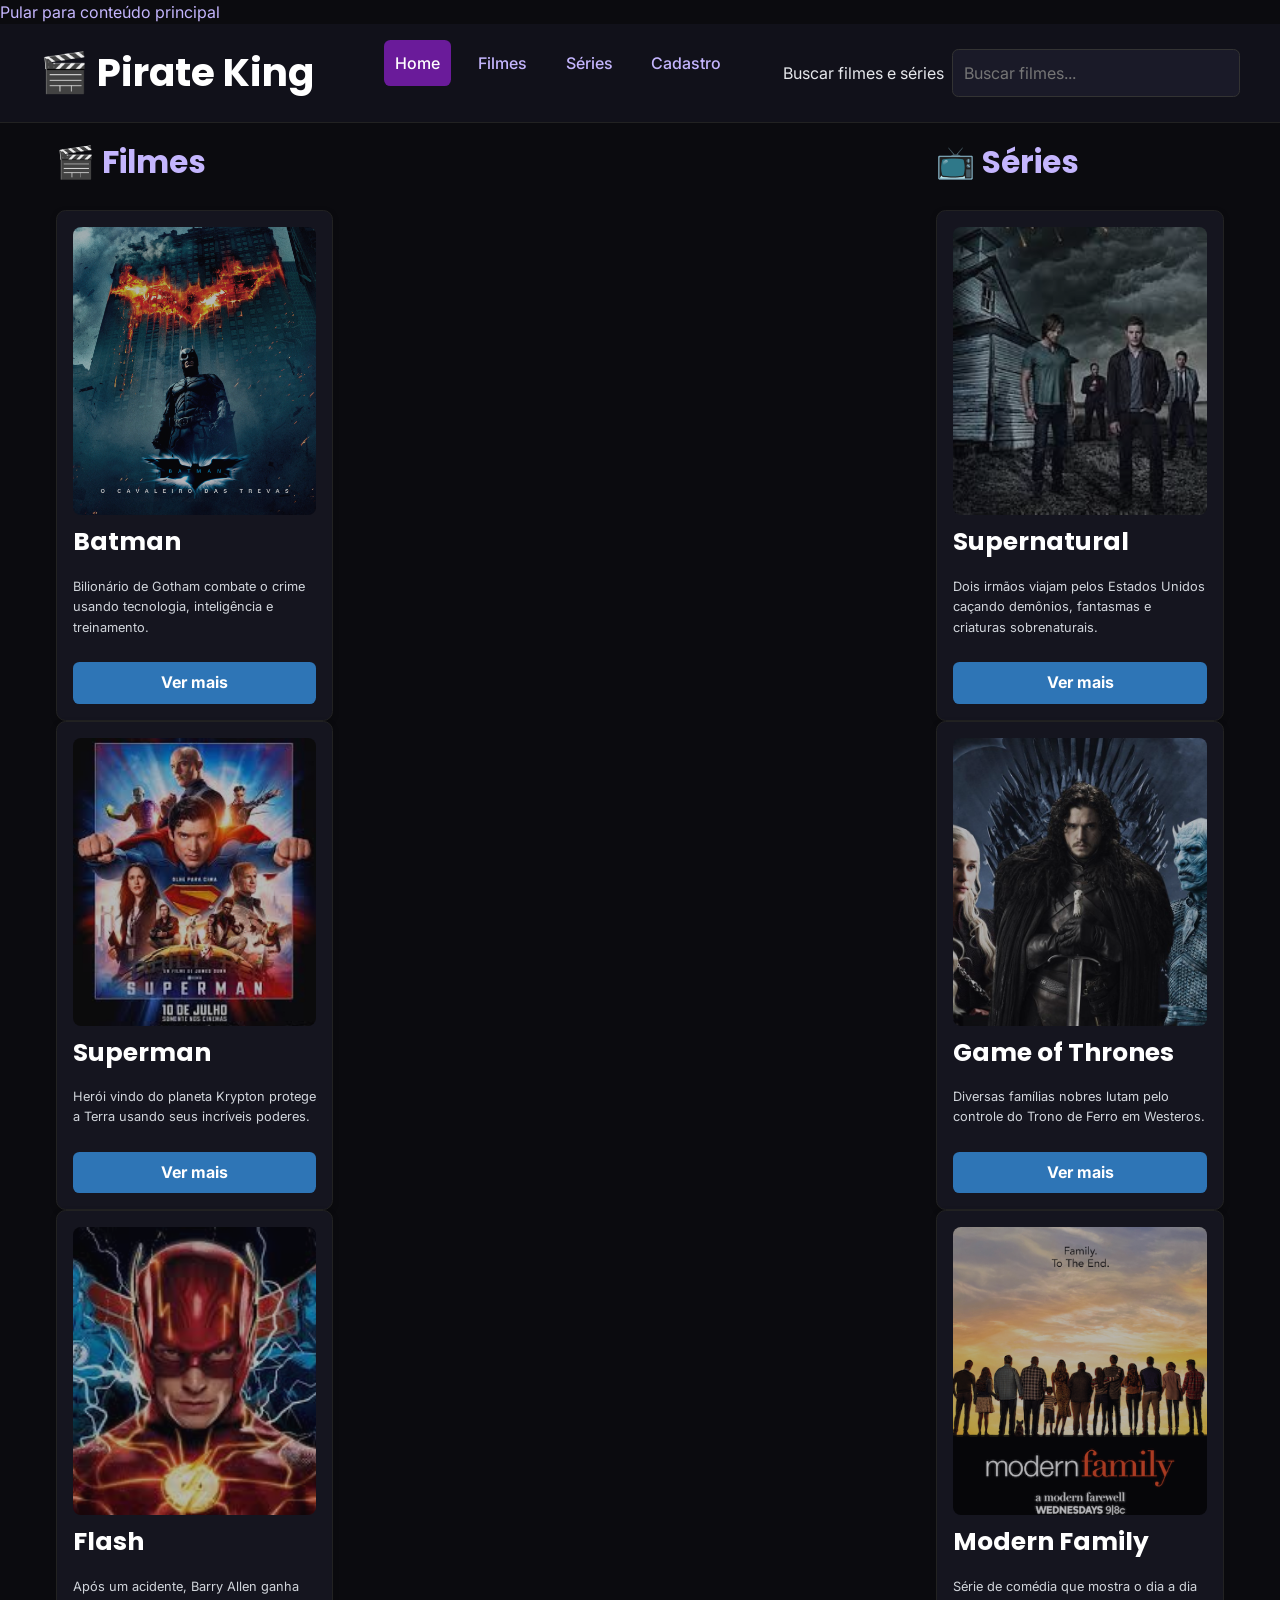
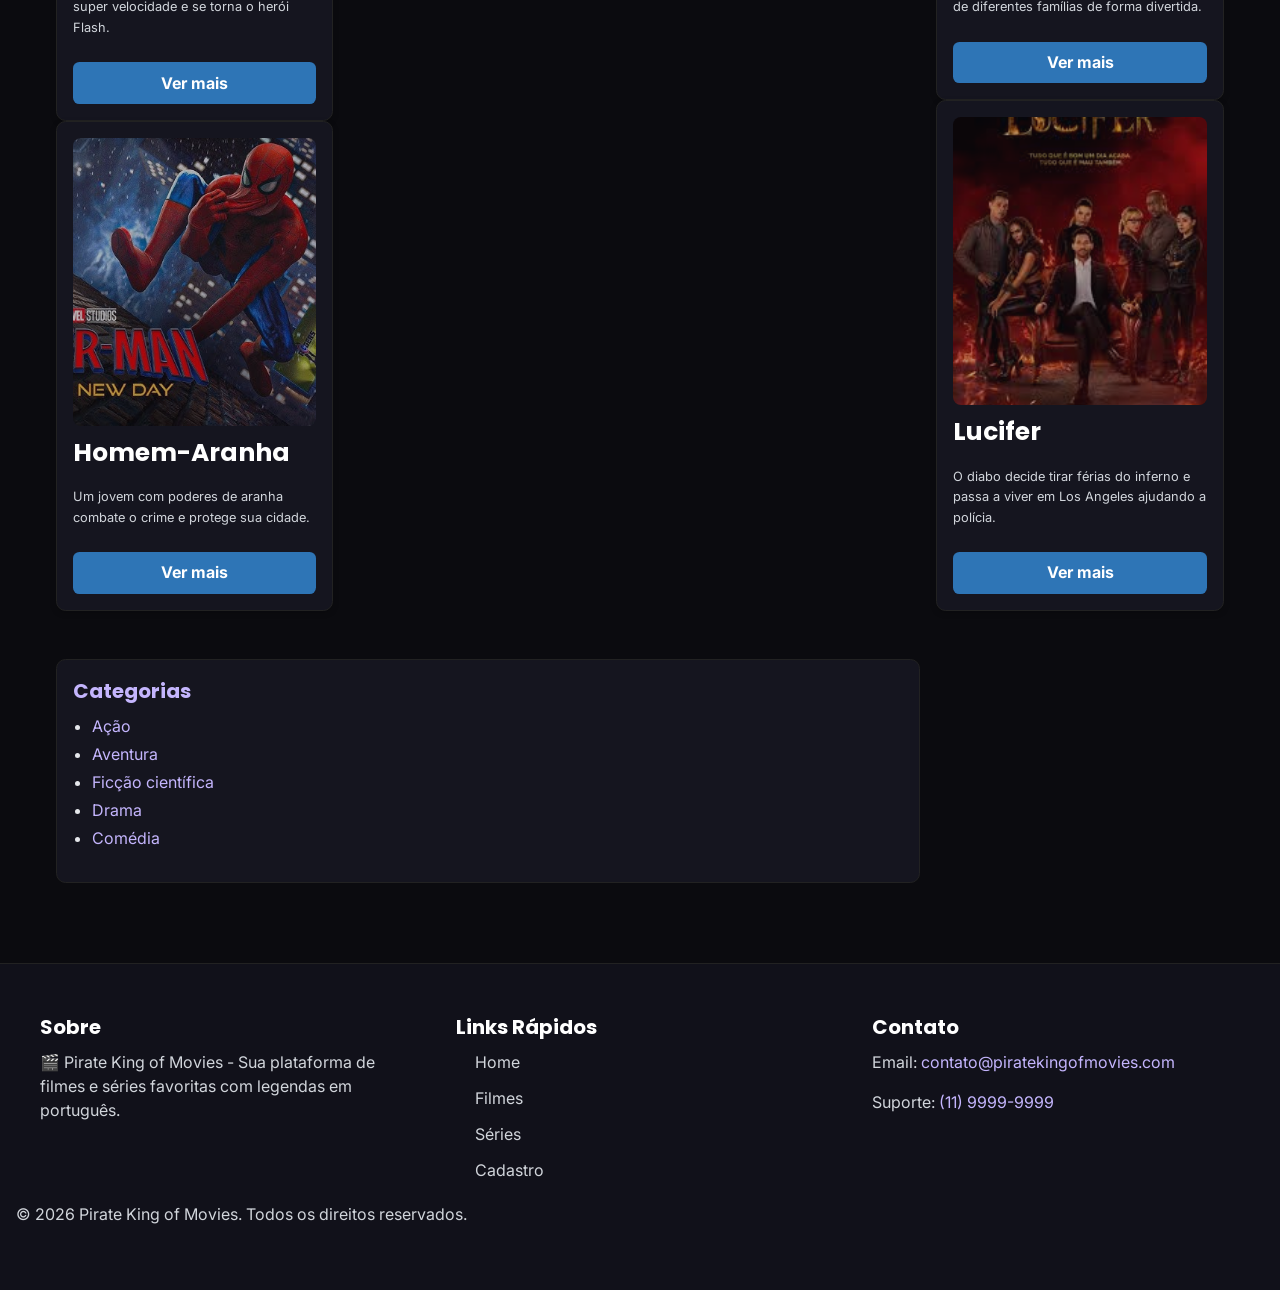
==== commit 06e3992a: "refactor: modernize Pirate King of Movies site with design tokens, responsive layout, and accessibil" ====
--- a/index.html
+++ b/index.html
@@ -3,330 +3,143 @@
 <head>
   <meta charset="UTF-8">
   <meta name="viewport" content="width=device-width, initial-scale=1.0">
-
-  <style>
-    @layer reset, base, layout, components, utilities, overrides;
-  </style>
-
+  <meta name="description" content="Pirate King of Movies - Catálogo de filmes e séries com legendas em português.">
+  <meta name="theme-color" content="#6a1b9a">
+  <meta property="og:title" content="🎬 Pirate King of Movies">
+  <meta property="og:description" content="Catálogo de filmes e séries com legendas em português">
+  <meta property="og:type" content="website">
+  <meta name="twitter:card" content="summary_large_image">
   <link rel="preconnect" href="https://fonts.googleapis.com">
   <link rel="preconnect" href="https://fonts.gstatic.com" crossorigin>
   <link href="https://fonts.googleapis.com/css2?family=Inter:wght@400;500;700&family=Poppins:wght@700&display=swap" rel="stylesheet">
-
   <link rel="stylesheet" href="css/variables.css">
   <link rel="stylesheet" href="css/reset.css">
   <link rel="stylesheet" href="css/base.css">
   <link rel="stylesheet" href="css/layout.css">
   <link rel="stylesheet" href="css/components/navbar.css">
-  <link rel="stylesheet" href="css/components/btn.css">
-  <link rel="stylesheet" href="css/components/hero.css">
   <link rel="stylesheet" href="css/components/card.css">
   <link rel="stylesheet" href="css/components/footer.css">
+  <link rel="stylesheet" href="css/components/btn.css">
   <link rel="stylesheet" href="css/utilities.css">
-
-  <title>Pirate King of Movies</title>
+  <title>🎬 Pirate King of Movies - Filmes e Séries Online</title>
 </head>
-
 <body>
-  <header class="navbar">
+  <a href="#main-content" class="skip-link">Pular para conteúdo principal</a>
+  <header class="navbar" role="banner">
     <div class="navbar__container">
-
-      <a href="index.html" class="navbar__logo">
-        Pirate King of Movies
-      </a>
-
-      <button 
-        class="navbar__toggle" 
-        type="button"
-        aria-label="Abrir menu"
-        aria-expanded="false"
-      >
-        ☰
-      </button>
-
-      <nav class="navbar__menu" aria-label="Menu principal">
+      <a href="index.html" class="navbar__logo" aria-label="Pirate King of Movies - Home">🎬 Pirate King</a>
+      <button class="navbar__toggle" aria-label="Abrir menu de navegação" aria-expanded="false" aria-controls="navbar-menu">☰</button>
+      <nav class="navbar__menu" id="navbar-menu" role="navigation" aria-label="Navegação principal">
         <ul class="navbar__list">
-
-          <li class="navbar__item">
-            <a class="navbar__link" href="#filmes">Filmes</a>
-          </li>
-
-          <li class="navbar__item">
-            <a class="navbar__link" href="#series">Séries</a>
-          </li>
-
-          <li class="navbar__item">
-            <a class="navbar__link" href="#noticias">Notícias</a>
-          </li>
-
-          <li class="navbar__item">
-            <a class="navbar__link" href="cadastro.html">Cadastro</a>
-          </li>
-
+          <li><a href="index.html" class="navbar__link active">Home</a></li>
+          <li><a href="#filmes" class="navbar__link">Filmes</a></li>
+          <li><a href="#series" class="navbar__link">Séries</a></li>
+          <li><a href="cadastro.html" class="navbar__link">Cadastro</a></li>
         </ul>
       </nav>
-
-      <form class="navbar__search">
-        <label class="u-sr-only" for="busca">Buscar</label>
-
-        <input 
-          type="text"
-          id="busca"
-          name="busca"
-          placeholder="Buscar filme ou série"
-        >
-
-        <button class="btn" type="submit">
-          Pesquisar
-        </button>
-      </form>
-
+      <div class="navbar__search">
+        <label for="search-input" class="sr-only">Buscar filmes e séries</label>
+        <input type="search" id="search-input" class="search-input" placeholder="Buscar filmes..." aria-label="Buscar filmes e séries">
+      </div>
     </div>
   </header>
-
-  
-  <div class="layout">
-    <main>      
-      <section id="filmes">
-        <h2>Filmes</h2>
-        <article class="card">
-          <img 
-            class="card__image"
-            src="media/img/homem-aranha.jpg"
-            alt="Imagem do Homem-Aranha"
-          >
-          <h3 class="card__title">
-            <a href="homem-aranha.html">Homem-Aranha</a>
-          </h3>
-          <p class="card__text">
-            Um jovem ganha poderes de aranha e passa a combater o crime na cidade de Nova York.
-          </p>
-          <a class="btn" href="homem-aranha.html">
-            Ver mais
-          </a>
+  <main id="main-content" class="layout">
+    <section id="filmes" aria-label="Filmes">
+      <h2>🎬 Filmes</h2>
+      <div class="cards-grid" role="list">
+        <article class="card" role="listitem">
+          <img src="media/img/batman.jpg" alt="Pôster do filme Batman" class="card__image" loading="lazy">
+          <h3 class="card__title">Batman</h3>
+          <p class="card__text">Bilionário de Gotham combate o crime usando tecnologia, inteligência e treinamento.</p>
+          <a href="batman.html" class="btn btn--primary">Ver mais</a>
         </article>
-
-        <article class="card">
-          <img 
-            class="card__image"
-            src="media/img/batman.jpg"
-            alt="Imagem do Batman"
-          >
-          <h3 class="card__title">
-            <a href="batman.html">Batman</a>
-          </h3>
-          <p class="card__text">
-            Bilionário de Gotham combate o crime usando tecnologia, inteligência e treinamento.
-          </p>
-          <a class="btn" href="batman.html">
-            Ver mais
-          </a>
+        <article class="card" role="listitem">
+          <img src="media/img/superman.jpg" alt="Pôster do filme Superman" class="card__image" loading="lazy">
+          <h3 class="card__title">Superman</h3>
+          <p class="card__text">Herói vindo do planeta Krypton protege a Terra usando seus incríveis poderes.</p>
+          <a href="superman.html" class="btn btn--primary">Ver mais</a>
         </article>
-
-        <article class="card">
-          <img 
-            class="card__image"
-            src="media/img/superman.jpg"
-            alt="Imagem do Superman"
-          >
-          <h3 class="card__title">
-            <a href="superman.html">Superman</a>
-          </h3>
-          <p class="card__text">
-            Herói vindo do planeta Krypton protege a Terra usando seus incríveis poderes.
-          </p>
-          <a class="btn" href="superman.html">
-            Ver mais
-          </a>
+        <article class="card" role="listitem">
+          <img src="media/img/flash.jpg" alt="Pôster do filme Flash" class="card__image" loading="lazy">
+          <h3 class="card__title">Flash</h3>
+          <p class="card__text">Após um acidente, Barry Allen ganha super velocidade e se torna o herói Flash.</p>
+          <a href="flash.html" class="btn btn--primary">Ver mais</a>
         </article>
-
-        <article class="card">
-          <img 
-            class="card__image"
-            src="media/img/flash.jpg"
-            alt="Imagem do Flash"
-          >
-          <h3 class="card__title">
-            <a href="flash.html">Flash</a>
-          </h3>
-          <p class="card__text">
-            Após um acidente, Barry Allen ganha super velocidade e se torna o herói Flash.
-          </p>
-          <a class="btn" href="flash.html">
-            Ver mais
-          </a>
+        <article class="card" role="listitem">
+          <img src="media/img/homem-aranha.jpg" alt="Pôster do filme Homem-Aranha" class="card__image" loading="lazy">
+          <h3 class="card__title">Homem-Aranha</h3>
+          <p class="card__text">Um jovem com poderes de aranha combate o crime e protege sua cidade.</p>
+          <a href="homem-aranha.html" class="btn btn--primary">Ver mais</a>
         </article>
-
-      </section>
-
-      <section id="series">
-        <h2>Séries</h2>
-        <article class="card">
-          <img 
-            class="card__image"
-            src="media/img/supernatural.jpg"
-            alt="Imagem da série Supernatural"
-          >
-          <h3 class="card__title">
-            <a href="supernatural.html">Supernatural</a>
-          </h3>
-          <p class="card__text">
-            Dois irmãos viajam pelos Estados Unidos caçando demônios, fantasmas e criaturas sobrenaturais.
-          </p>
-          <a class="btn" href="supernatural.html">
-            Ver mais
-          </a>
+      </div>
+    </section>
+    <section id="series" aria-label="Séries">
+      <h2>📺 Séries</h2>
+      <div class="cards-grid" role="list">
+        <article class="card" role="listitem">
+          <img src="media/img/supernatural.jpg" alt="Pôster da série Supernatural" class="card__image" loading="lazy">
+          <h3 class="card__title">Supernatural</h3>
+          <p class="card__text">Dois irmãos viajam pelos Estados Unidos caçando demônios, fantasmas e criaturas sobrenaturais.</p>
+          <a href="supernatural.html" class="btn btn--primary">Ver mais</a>
         </article>
-
-        <article class="card">
-          <img 
-            class="card__image"
-            src="media/img/got.jpg"
-            alt="Imagem da série Game of Thrones"
-          >
-          <h3 class="card__title">
-            <a href="got.html">Game of Thrones</a>
-          </h3>
-          <p class="card__text">
-            Diversas famílias nobres lutam pelo controle do Trono de Ferro em Westeros.
-          </p>
-          <a class="btn" href="got.html">
-            Ver mais
-          </a>
+        <article class="card" role="listitem">
+          <img src="media/img/got.jpg" alt="Pôster da série Game of Thrones" class="card__image" loading="lazy">
+          <h3 class="card__title">Game of Thrones</h3>
+          <p class="card__text">Diversas famílias nobres lutam pelo controle do Trono de Ferro em Westeros.</p>
+          <a href="got.html" class="btn btn--primary">Ver mais</a>
         </article>
-
-        <article class="card">
-          <img 
-            class="card__image"
-            src="media/img/modern-family.jpg"
-            alt="Imagem da série Modern Family"
-          >
-          <h3 class="card__title">
-            <a href="modern-family.html">Modern Family</a>
-          </h3>
-          <p class="card__text">
-            Série de comédia que mostra o dia a dia de diferentes famílias de forma divertida.
-          </p>
-          <a class="btn" href="modern-family.html">
-            Ver mais
-          </a>
+        <article class="card" role="listitem">
+          <img src="media/img/modern-family.jpg" alt="Pôster da série Modern Family" class="card__image" loading="lazy">
+          <h3 class="card__title">Modern Family</h3>
+          <p class="card__text">Série de comédia que mostra o dia a dia de diferentes famílias de forma divertida.</p>
+          <a href="modern-family.html" class="btn btn--primary">Ver mais</a>
         </article>
-
-        <article class="card">
-          <img 
-            class="card__image"
-            src="media/img/lucifer.jpg"
-            alt="Imagem da série Lucifer"
-          >
-          <h3 class="card__title">
-            <a href="lucifer.html">Lucifer</a>
-          </h3>
-          <p class="card__text">
-            O diabo decide tirar férias do inferno e passa a viver em Los Angeles ajudando a polícia.
-          </p>
-          <a class="btn" href="lucifer.html">
-            Ver mais
-          </a>
+        <article class="card" role="listitem">
+          <img src="media/img/lucifer.jpg" alt="Pôster da série Lucifer" class="card__image" loading="lazy">
+          <h3 class="card__title">Lucifer</h3>
+          <p class="card__text">O diabo decide tirar férias do inferno e passa a viver em Los Angeles ajudando a polícia.</p>
+          <a href="lucifer.html" class="btn btn--primary">Ver mais</a>
         </article>
-
-      </section>
-
-      <section id="noticias">
-
-        <h2>Notícias de Cinema</h2>
-
-        <article class="card card--featured">
-
-          <h3 class="card__title">
-            Novo filme do Batman é anunciado
-          </h3>
-
-          <p class="card__text">
-            Produtora confirma que um novo filme do Batman está em desenvolvimento para os próximos anos.
-          </p>
-
-        </article>
-
-        <article class="card card--featured">
-
-          <h3 class="card__title">
-            Nova temporada de séries populares
-          </h3>
-
-          <p class="card__text">
-            Algumas das séries mais assistidas do momento terão novas temporadas confirmadas.
-          </p>
-
-        </article>
-
-      </section>
-
-    </main>
-
-    <aside class="sidebar">
-
-      <h3 class="sidebar__title">
-        Categorias
-      </h3>
-
-      <ul class="sidebar__list">
-
-        <li><a href="#">Ação</a></li>
-        <li><a href="#">Aventura</a></li>
-        <li><a href="#">Ficção científica</a></li>
-        <li><a href="#">Drama</a></li>
-        <li><a href="#">Comédia</a></li>
-
-      </ul>
-
+      </div>
+    </section>
+    <aside class="sidebar" role="complementary" aria-label="Categorias">
+      <h3>Categorias</h3>
+      <nav aria-label="Categorias de filmes">
+        <ul>
+          <li><a href="#acao">Ação</a></li>
+          <li><a href="#aventura">Aventura</a></li>
+          <li><a href="#ficcao-cientifica">Ficção científica</a></li>
+          <li><a href="#drama">Drama</a></li>
+          <li><a href="#comedia">Comédia</a></li>
+        </ul>
+      </nav>
     </aside>
-
-  </div>
-
-  <footer class="footer">
-
+  </main>
+  <footer class="footer" role="contentinfo">
     <div class="footer__grid">
-
-      <div>
-        <h3 class="footer__title">
-          Pirate King of Movies
-        </h3>
-
-        <p>
-          Plataforma de filmes e séries.
-        </p>
+      <div class="footer__section">
+        <h3 class="footer__title">Sobre</h3>
+        <p>🎬 Pirate King of Movies - Sua plataforma de filmes e séries favoritas com legendas em português.</p>
       </div>
-
-      <div>
-        <h3 class="footer__title">
-          Navegação
-        </h3>
-
+      <div class="footer__section">
+        <h3 class="footer__title">Links Rápidos</h3>
         <ul class="footer__list">
-          <li><a href="#filmes">Filmes</a></li>
-          <li><a href="#series">Séries</a></li>
-          <li><a href="#noticias">Notícias</a></li>
+          <li><a href="index.html" class="footer__link">Home</a></li>
+          <li><a href="#filmes" class="footer__link">Filmes</a></li>
+          <li><a href="#series" class="footer__link">Séries</a></li>
+          <li><a href="cadastro.html" class="footer__link">Cadastro</a></li>
         </ul>
       </div>
-
-      <div>
-        <h3 class="footer__title">
-          Contato
-        </h3>
-
-        <p>
-          contato@pirateking.com
-        </p>
+      <div class="footer__section">
+        <h3 class="footer__title">Contato</h3>
+        <p>Email: <a href="mailto:contato@piratekingofmovies.com">contato@piratekingofmovies.com</a></p>
+        <p>Suporte: <a href="tel:+5511999999999">(11) 9999-9999</a></p>
       </div>
-
     </div>
-
-    <p class="footer__copy">
-      &copy; 2026 Pirate King of Movies. Todos os direitos reservados.
-    </p>
-
+    <div class="footer__bottom">
+      <p class="footer__copyright">&copy; <span id="year"></span> Pirate King of Movies. Todos os direitos reservados.</p>
+    </div>
   </footer>
-
-  <script src="js/main.js"></script>
-
+  <script src="js/main.js" defer></script>
 </body>
 </html>
--- a/css/variables.css
+++ b/css/variables.css
@@ -1,26 +1,12 @@
-/* ==================================================
+/* 
    DESIGN TOKENS — PIRATE KING OF MOVIES
-
-   Convenção adotada:
-   - Tokens semânticos para cores, tipografia,
-     espaçamentos, bordas e sombras.
-   - Organização baseada em ITCSS.
-   - Nomenclatura seguindo padrão:
-     category-property-scale/state.
-
-   Exemplos:
-   --color-primary-500
-   --font-base
-   --space-md
-   --radius-lg
-
-================================================== */
-
+   Convenção: category-property-scale/state
+   Ex.: --color-primary-500, --font-base, --space-md
+ */
 :root {
     /* =========================
        CORES - PALETA SEMÂNTICA
     ========================= */
-
     /* Primária */
     --color-primary-100: #ebf3fb;
     --color-primary-300: #9fc5e8;
@@ -52,21 +38,26 @@
     --color-bg-secondary: #11111a;
     --color-bg-card: #15151f;
     --color-bg-input: #1a1a28;
-
+    --color-bg-overlay: rgba(0, 0, 0, 0.7);
     --color-text-primary: #e5e7eb;
     --color-text-secondary: #d1d5db;
     --color-text-light: #ffffff;
-
     --color-border: #222222;
     --color-border-input: #333333;
+    --color-border-focus: var(--color-primary-500);
+
+    /* Estados de foco e hover */
+    --focus-outline-color: var(--color-primary-500);
+    --focus-outline-width: 3px;
+    --focus-outline-offset: 3px;
+    --hover-scale: 1.02;
+    --hover-transition: 0.2s ease;
 
     /* =========================
        TIPOGRAFIA
     ========================= */
-
     --font-heading: "Poppins", Arial, Helvetica, sans-serif;
     --font-body: "Inter", Arial, Helvetica, sans-serif;
-
     --font-xs: 0.64rem;
     --font-sm: 0.8rem;
     --font-base: 1rem;
@@ -75,16 +66,13 @@
     --font-xl: 1.95rem;
     --font-2xl: 2.44rem;
     --font-3xl: 3.05rem;
-
     --font-h1: clamp(1.5rem, 5vw, var(--font-2xl));
     --font-h2: clamp(1.3rem, 3vw, var(--font-xl));
-
     --line-height-base: 1.5;
 
     /* =========================
        ESPAÇAMENTOS
     ========================= */
-
     --space-xs: 0.25rem;
     --space-sm: 0.5rem;
     --space-md: 1rem;
@@ -95,12 +83,36 @@
     /* =========================
        BORDAS E SOMBRAS
     ========================= */
-
     --radius-sm: 0.4rem;
     --radius-md: 0.5rem;
     --radius-lg: 0.6rem;
     --radius-xl: 1rem;
-
     --shadow-sm: 0 2px 6px rgba(0, 0, 0, 0.2);
     --shadow-md: 0 4px 12px rgba(0, 0, 0, 0.3);
+    --shadow-lg: 0 8px 24px rgba(0, 0, 0, 0.4);
+
+    /* =========================
+       VÍDEO PLAYER
+    ========================= */
+    --video-controls-height: 3.5rem;
+    --video-progress-height: 0.4rem;
+    --video-progress-color: var(--color-brand);
+    --video-background: #000;
+
+    /* =========================
+       FILTROS E BUSCA
+    ========================= */
+    --search-input-height: 2.5rem;
+    --filter-tag-bg: var(--color-bg-input);
+    --filter-tag-color: var(--color-text-secondary);
+    --filter-active-bg: var(--color-brand);
+    --filter-active-color: var(--color-text-light);
+
+    /* =========================
+       ANIMAÇÕES
+    ========================= */
+    --animation-duration-fast: 0.15s;
+    --animation-duration-normal: 0.3s;
+    --animation-duration-slow: 0.5s;
+    --animation-easing: ease-in-out;
 }
--- a/css/base.css
+++ b/css/base.css
@@ -8,13 +8,42 @@
         line-height: var(--line-height-base);
         overflow-x: hidden;
     }
-
     a {
         color: var(--color-link);
         text-decoration: none;
     }
-
     a:hover {
         color: var(--color-text-light);
     }
+    h1, h2, h3, h4, h5, h6 {
+        font-family: var(--font-heading);
+        color: var(--color-text-light);
+        margin-bottom: var(--space-sm);
+    }
+    h1 { font-size: var(--font-h1); }
+    h2 { font-size: var(--font-h2); }
+    h3 { font-size: var(--font-md); }
+    p {
+        margin-bottom: var(--space-md);
+        color: var(--color-text-secondary);
+    }
+    ul, ol {
+        padding-left: 1.2rem;
+        margin-bottom: var(--space-md);
+    }
+    li {
+        margin-bottom: var(--space-xs);
+    }
+    input, textarea, select {
+        background-color: var(--color-bg-input);
+        border: 1px solid var(--color-border-input);
+        color: var(--color-text-light);
+        padding: 0.5rem;
+        border-radius: var(--radius-sm);
+        width: 100%;
+    }
+    input:focus, textarea:focus, select:focus {
+        outline: var(--focus-outline-width) solid var(--focus-outline-color);
+        outline-offset: var(--focus-outline-offset);
+    }
 }
--- a/css/layout.css
+++ b/css/layout.css
@@ -1,4 +1,4 @@
-@layer layout{
+@layer layout {
     .layout {
         display: grid;
         grid-template-columns: 1fr;
@@ -7,55 +7,43 @@
         margin: 0 auto;
         padding: var(--space-md);
     }
-
     section {
         display: grid;
         grid-template-columns: 1fr;
         gap: var(--space-md);
         margin-bottom: var(--space-lg);
     }
-
     section h2 {
         color: var(--color-link);
         font-size: var(--font-h2);
+        grid-column: 1 / -1;
     }
-
     aside {
         background-color: var(--color-bg-card);
         border: 1px solid var(--color-border);
         border-radius: var(--radius-lg);
         padding: var(--space-md);
     }
-
     aside h3 {
         color: var(--color-link);
         margin-bottom: var(--space-sm);
     }
-
     aside ul {
         padding-left: 1.2rem;
     }
-
     @media (min-width: 768px) {
         section {
             grid-template-columns: repeat(2, 1fr);
         }
-
-        section h2 {
-            grid-column: 1 / -1;
-        }
     }
-
     @media (min-width: 1024px) {
         .layout {
             grid-template-columns: 3fr 1fr;
             align-items: start;
         }
-
         section {
             grid-template-columns: repeat(auto-fit, minmax(13rem, 1fr));
         }
-
         aside {
             position: sticky;
             top: 1rem;
--- a/css/components/navbar.css
+++ b/css/components/navbar.css
@@ -1,122 +1,102 @@
-@layer components{   
+@layer components {
     .navbar {
         background-color: var(--color-bg-secondary);
         border-bottom: 1px solid var(--color-border);
         padding: var(--space-md);
     }
-
     .navbar__container {
         width: min(100%, 1200px);
         margin: 0 auto;
-
         display: flex;
         flex-direction: column;
         gap: var(--space-md);
     }
-
     .navbar__logo {
         font-family: var(--font-heading);
         font-size: var(--font-h1);
         font-weight: 700;
         color: var(--color-text-light);
     }
-
     .navbar__toggle {
         display: block;
-
         background: none;
         border: none;
-
         color: var(--color-text-light);
-
         font-size: var(--font-xl);
-
         cursor: pointer;
+        padding: 0.5rem;
+        border-radius: var(--radius-sm);
     }
-
+    .navbar__toggle:focus-visible {
+        outline: var(--focus-outline-width) solid var(--focus-outline-color);
+        outline-offset: var(--focus-outline-offset);
+    }
     .navbar__menu {
         display: none;
     }
-
     .navbar__menu.active {
         display: block;
     }
-
     .navbar__list {
         list-style: none;
-
         display: flex;
         flex-direction: column;
-
         gap: var(--space-sm);
     }
-
     .navbar__link {
         display: block;
-
         padding: 0.7rem;
-
         border-radius: var(--radius-sm);
-
         font-weight: 500;
+        transition: background-color var(--animation-duration-fast);
     }
-
     .navbar__link:hover {
         background-color: var(--color-bg-input);
     }
-
+    .navbar__link.active {
+        background-color: var(--color-brand);
+        color: var(--color-text-light);
+    }
     .navbar__search {
         display: flex;
         flex-direction: column;
         gap: var(--space-sm);
     }
-
     .navbar__search input {
         width: 100%;
-
         padding: 0.7rem;
-
         border: 1px solid var(--color-border-input);
-
         border-radius: var(--radius-sm);
-
         background-color: var(--color-bg-input);
-
         color: var(--color-text-light);
+        transition: border-color var(--animation-duration-fast);
     }
-
-    /* =========================
-    TABLET E DESKTOP
-    ========================= */
-
+    .navbar__search input:focus {
+        border-color: var(--color-border-focus);
+        outline: none;
+    }
     @media (min-width: 768px) {
-
         .navbar__container {
             flex-direction: row;
             align-items: center;
             justify-content: space-between;
             flex-wrap: wrap;
         }
-
         .navbar__toggle {
             display: none;
         }
-
         .navbar__menu {
             display: block;
         }
-
         .navbar__list {
             flex-direction: row;
             align-items: center;
             gap: var(--space-md);
         }
-
         .navbar__search {
             flex-direction: row;
             align-items: center;
         }
-
         .navbar__search input {
             width: 18rem;
         }
--- a/css/components/card.css
+++ b/css/components/card.css
@@ -3,52 +3,73 @@
         display: flex;
         flex-direction: column;
         gap: var(--space-sm);
-
         border: 1px solid var(--color-border);
         padding: var(--space-md);
         background-color: var(--color-bg-card);
         border-radius: var(--radius-lg);
         box-shadow: var(--shadow-sm);
-
-        transition: 0.2s ease;
+        transition: transform var(--animation-duration-normal) var(--animation-easing),
+                    border-color var(--animation-duration-normal) var(--animation-easing),
+                    box-shadow var(--animation-duration-normal) var(--animation-easing);
     }
-
     .card:hover {
-        transform: scale(1.02);
+        transform: scale(var(--hover-scale));
         border-color: var(--color-brand);
         box-shadow: var(--shadow-md);
     }
-
     .card__image {
         width: 100%;
         height: 18rem;
         object-fit: cover;
         border-radius: var(--radius-md);
+        transition: opacity var(--animation-duration-normal);
     }
-
+    .card__image[loading="lazy"] {
+        opacity: 0.7;
+    }
     .card__title {
         font-size: var(--font-lg);
         font-family: var(--font-heading);
         color: var(--color-text-light);
     }
-
     .card__text {
         color: var(--color-text-secondary);
         font-size: var(--font-sm);
         line-height: 1.6;
     }
-
     .card--featured {
         border: 2px solid var(--color-primary-500);
-
         background: linear-gradient(
             135deg,
             var(--color-bg-card),
             var(--color-bg-secondary)
         );
     }
-
     .card--featured:hover {
         border-color: var(--color-brand);
     }
+    /* Skeleton loading */
+    .card--loading .card__image,
+    .card--loading .card__title,
+    .card--loading .card__text {
+        background: linear-gradient(90deg, var(--color-bg-input) 25%, var(--color-bg-card) 50%, var(--color-bg-input) 75%);
+        background-size: 200% 100%;
+        animation: shimmer 1.5s infinite;
+        border-radius: var(--radius-sm);
+        color: transparent;
+    }
+    .card--loading .card__image {
+        min-height: 18rem;
+    }
+    .card--loading .card__title {
+        min-height: 1.5rem;
+        width: 70%;
+    }
+    .card--loading .card__text {
+        min-height: 3rem;
+    }
+    @keyframes shimmer {
+        0% { background-position: 200% 0; }
+        100% { background-position: -200% 0; }
+    }
 }
--- a/css/components/footer.css
+++ b/css/components/footer.css
@@ -1,63 +1,45 @@
-@layer components{
+@layer components {
     .footer {
         margin-top: var(--space-2xl);
-
         padding: var(--space-xl) var(--space-md);
-
         background-color: var(--color-bg-secondary);
-
         border-top: 1px solid var(--color-border);
     }
-
     .footer__grid {
         width: min(100%, 1200px);
-
         margin: 0 auto;
-
         display: grid;
         grid-template-columns: 1fr;
-
         gap: var(--space-xl);
     }
-
     .footer__title {
         margin-bottom: var(--space-sm);
-
         font-family: var(--font-heading);
-
         font-size: var(--font-md);
-
         color: var(--color-text-light);
     }
-
     .footer__list {
         list-style: none;
-
         display: flex;
         flex-direction: column;
-
         gap: var(--space-sm);
     }
-
+    .footer__link {
+        color: var(--color-text-secondary);
+        transition: color var(--animation-duration-fast);
+    }
+    .footer__link:hover {
+        color: var(--color-text-light);
+    }
     .footer__copy {
         margin-top: var(--space-xl);
-
         text-align: center;
-
         color: var(--color-text-secondary);
-
         font-size: var(--font-sm);
     }
-
-    /* =========================
-    TABLET E DESKTOP
-    ========================= */
-
     @media (min-width: 768px) {
-
         .footer__grid {
             grid-template-columns: repeat(3, 1fr);
         }
-
     }
 }
--- a/css/components/btn.css
+++ b/css/components/btn.css
@@ -1,26 +1,52 @@
-@layer components{
+@layer components {
     .btn {
         display: inline-block;
-
         padding: 0.7rem 1rem;
-
         background-color: var(--color-brand);
         color: var(--color-text-light);
-
         border: none;
         border-radius: var(--radius-sm);
-
         font-weight: 700;
         text-align: center;
-
         cursor: pointer;
-
-        transition: 0.2s ease;
+        transition: background-color var(--animation-duration-fast) var(--animation-easing),
+                    transform var(--animation-duration-fast) var(--animation-easing);
+        font-size: var(--font-base);
+        line-height: 1.2;
     }
-
     .btn:hover {
         background-color: var(--color-brand-hover);
+        transform: scale(var(--hover-scale));
+    }
+    .btn:focus-visible {
+        outline: var(--focus-outline-width) solid var(--focus-outline-color);
+        outline-offset: var(--focus-outline-offset);
+    }
+    .btn:disabled {
+        opacity: 0.5;
+        pointer-events: none;
+    }
+    .btn--primary {
+        background-color: var(--color-primary-500);
+    }
+    .btn--primary:hover {
+        background-color: var(--color-primary-700);
+    }
+    .btn--secondary {
+        background-color: transparent;
+        border: 2px solid var(--color-brand);
+        color: var(--color-brand);
+    }
+    .btn--secondary:hover {
+        background-color: var(--color-brand);
         color: var(--color-text-light);
-        transform: scale(1.02);
+    }
+    .btn--small {
+        padding: 0.4rem 0.7rem;
+        font-size: var(--font-sm);
+    }
+    .btn--large {
+        padding: 1rem 1.8rem;
+        font-size: var(--font-md);
     }
 }
--- a/css/utilities.css
+++ b/css/utilities.css
@@ -1,33 +1,37 @@
 @layer utilities {
-
     .u-sr-only {
         position: absolute;
-
         width: 1px;
         height: 1px;
-
         padding: 0;
         margin: -1px;
-
         overflow: hidden;
-
         clip: rect(0, 0, 0, 0);
-
         white-space: nowrap;
-
         border: 0;
     }
-
     :focus {
         outline: none;
     }
-
     :focus-visible {
-        outline: 3px solid var(--color-primary-500);
-
-        outline-offset: 3px;
-
+        outline: var(--focus-outline-width) solid var(--focus-outline-color);
+        outline-offset: var(--focus-outline-offset);
         border-radius: var(--radius-sm);
     }
-
+    /* Espaçamento */
+    .u-mt-sm { margin-top: var(--space-sm); }
+    .u-mt-md { margin-top: var(--space-md); }
+    .u-mt-lg { margin-top: var(--space-lg); }
+    .u-mb-sm { margin-bottom: var(--space-sm); }
+    .u-mb-md { margin-bottom: var(--space-md); }
+    .u-mb-lg { margin-bottom: var(--space-lg); }
+    .u-p-sm { padding: var(--space-sm); }
+    .u-p-md { padding: var(--space-md); }
+    .u-p-lg { padding: var(--space-lg); }
+    .u-text-center { text-align: center; }
+    .u-hidden { display: none; }
+    .u-flex { display: flex; }
+    .u-flex-col { flex-direction: column; }
+    .u-gap-sm { gap: var(--space-sm); }
+    .u-gap-md { gap: var(--space-md); }
 }
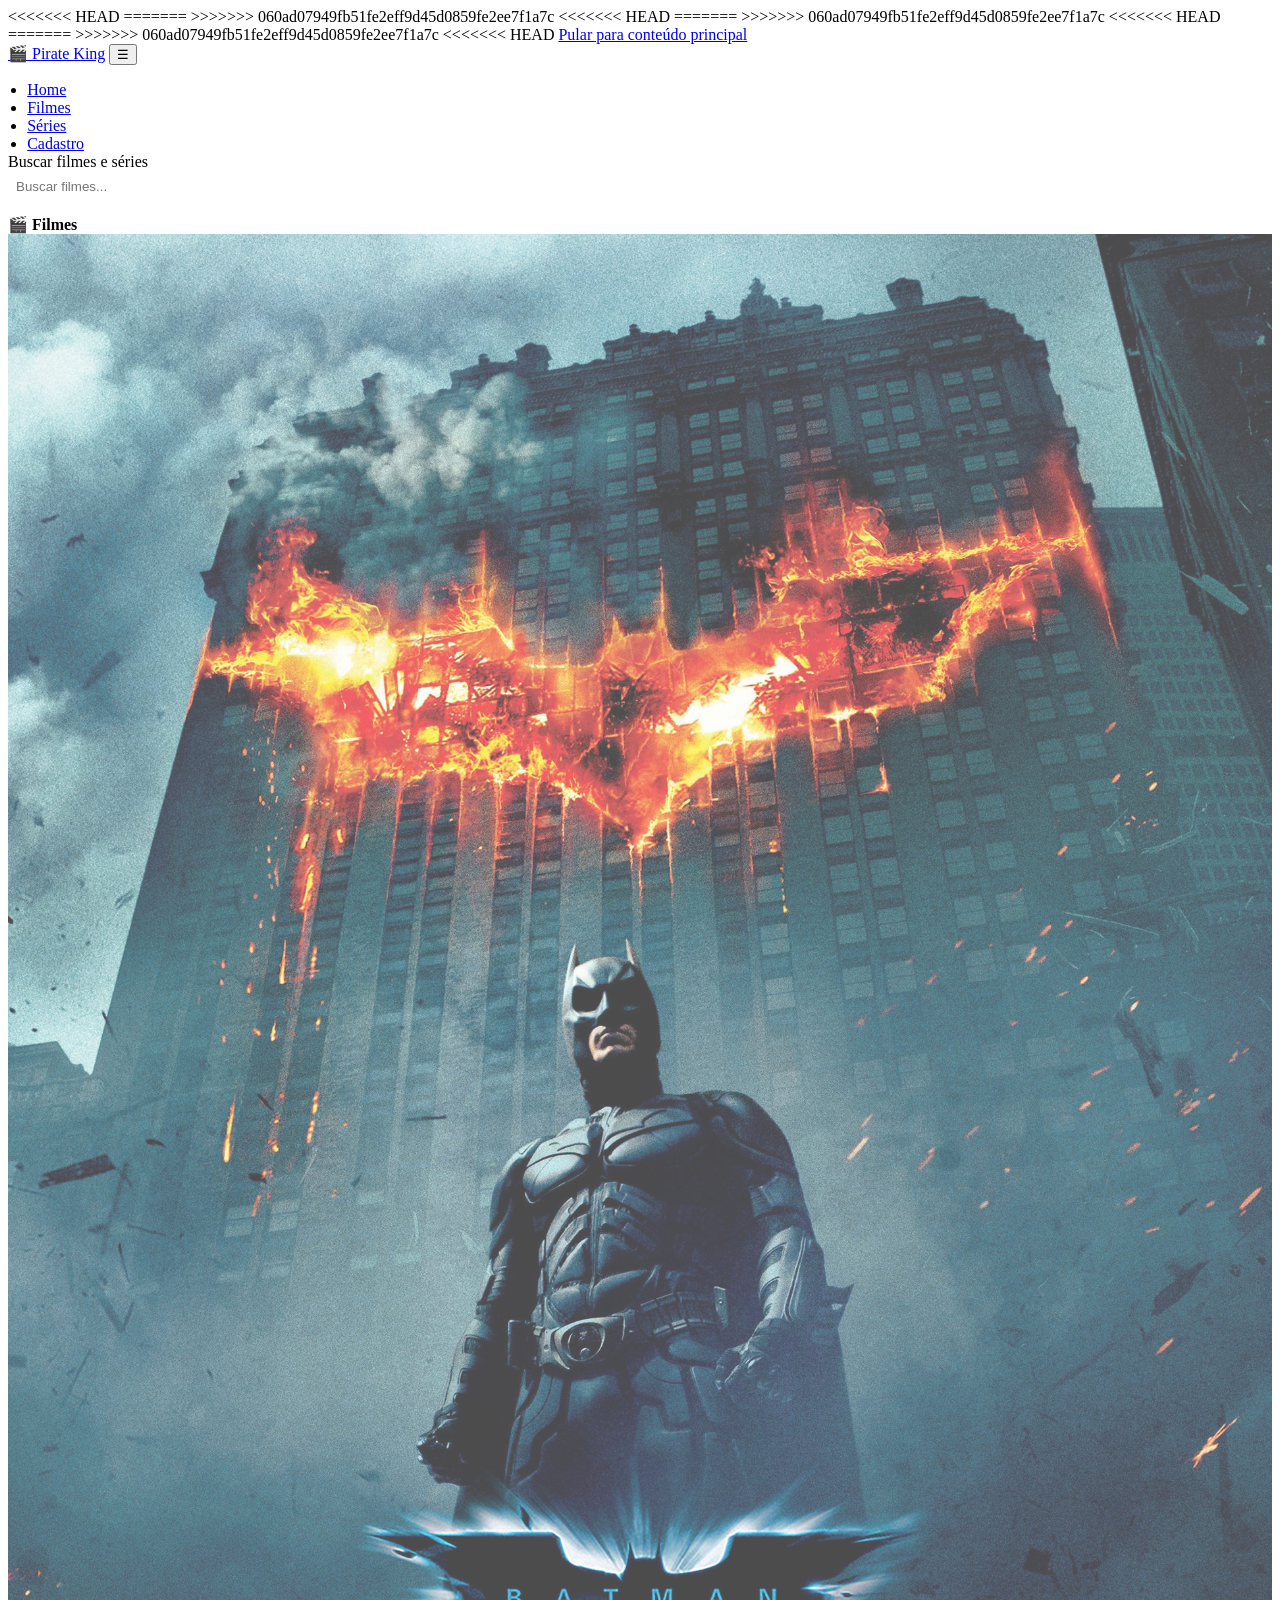
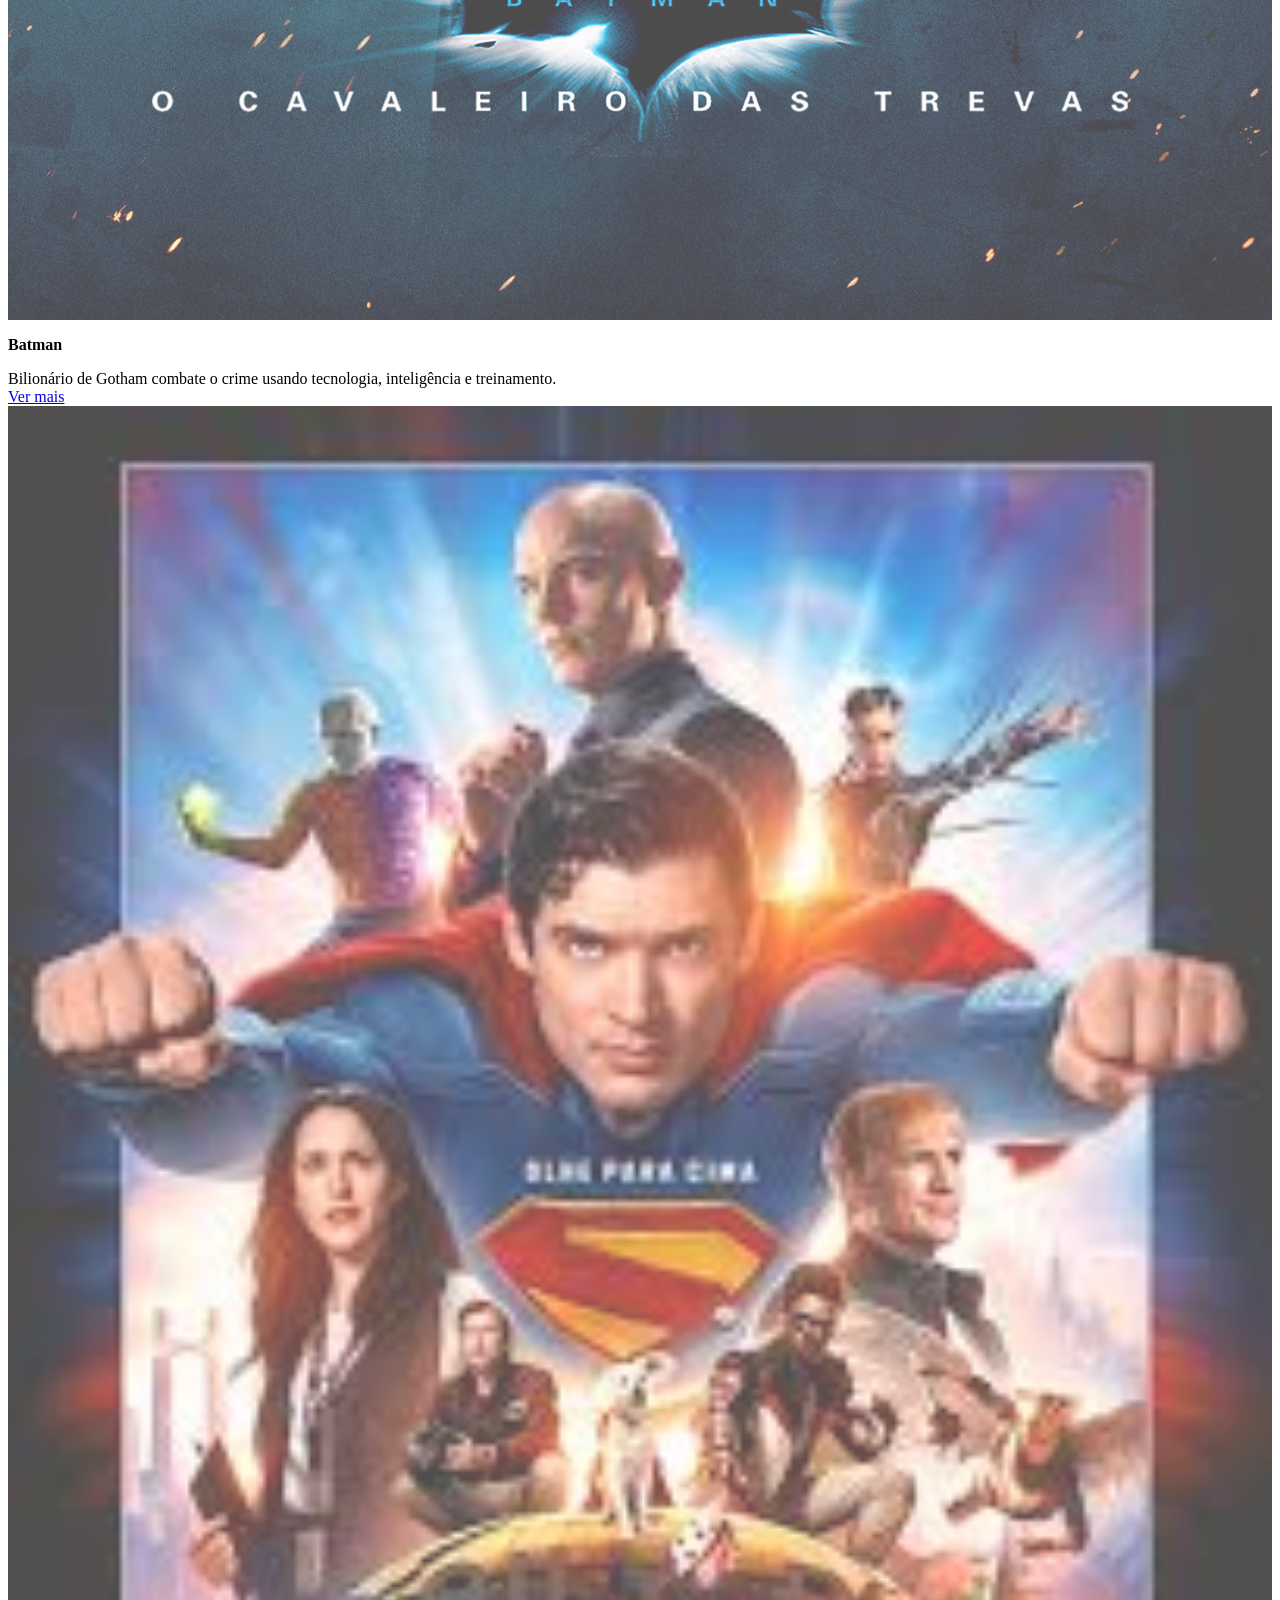
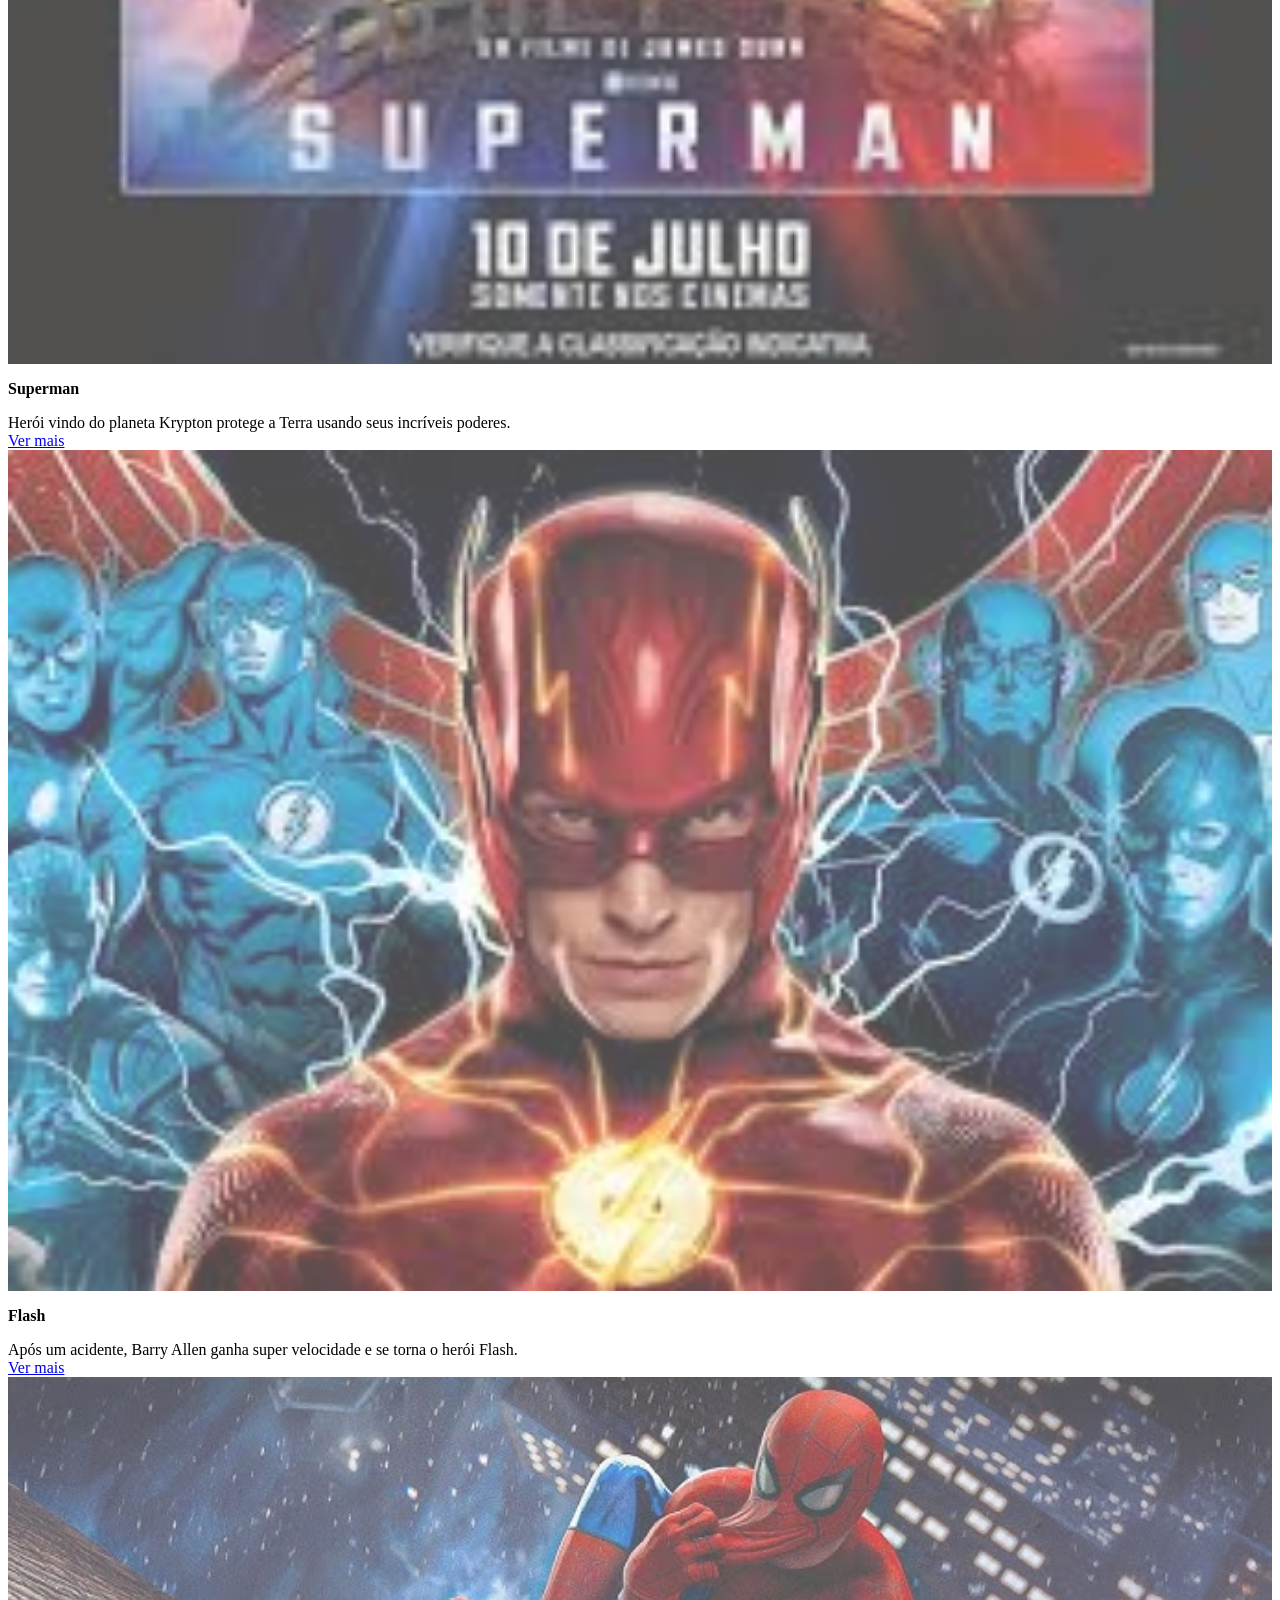
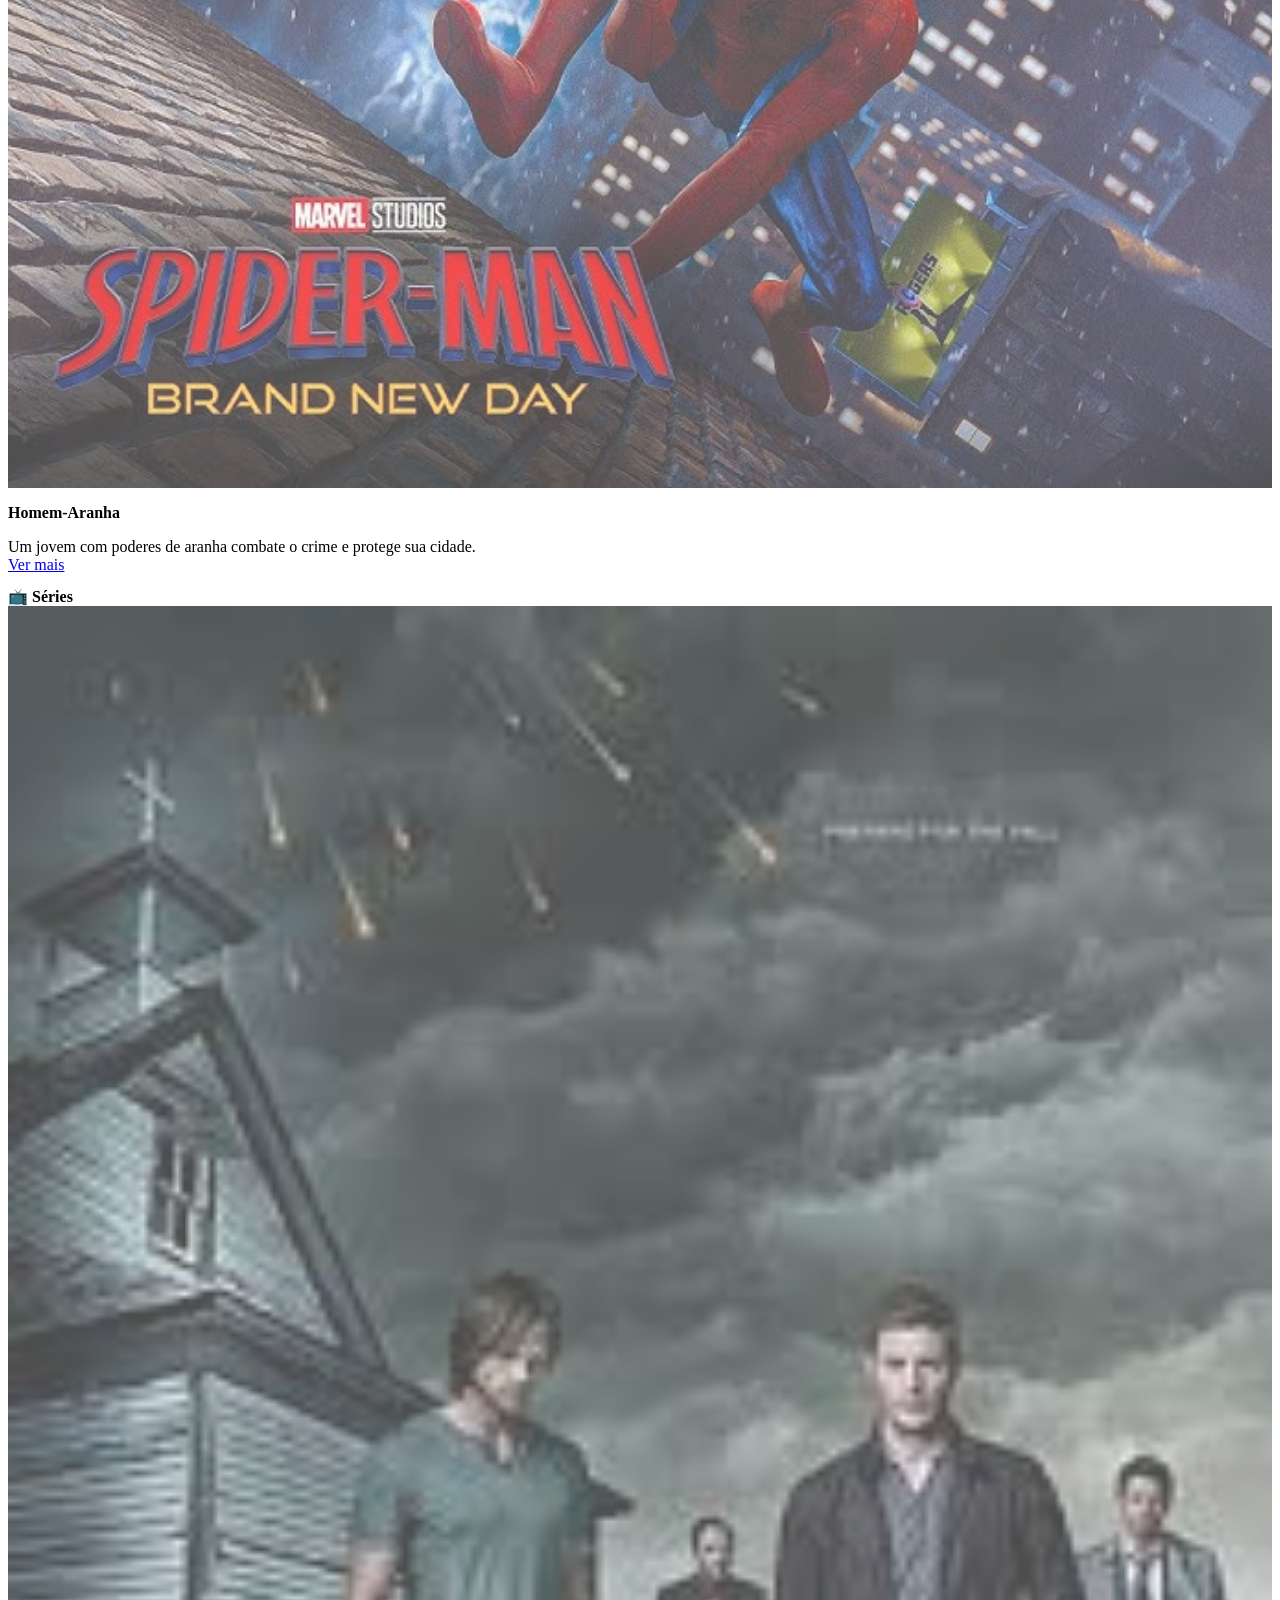
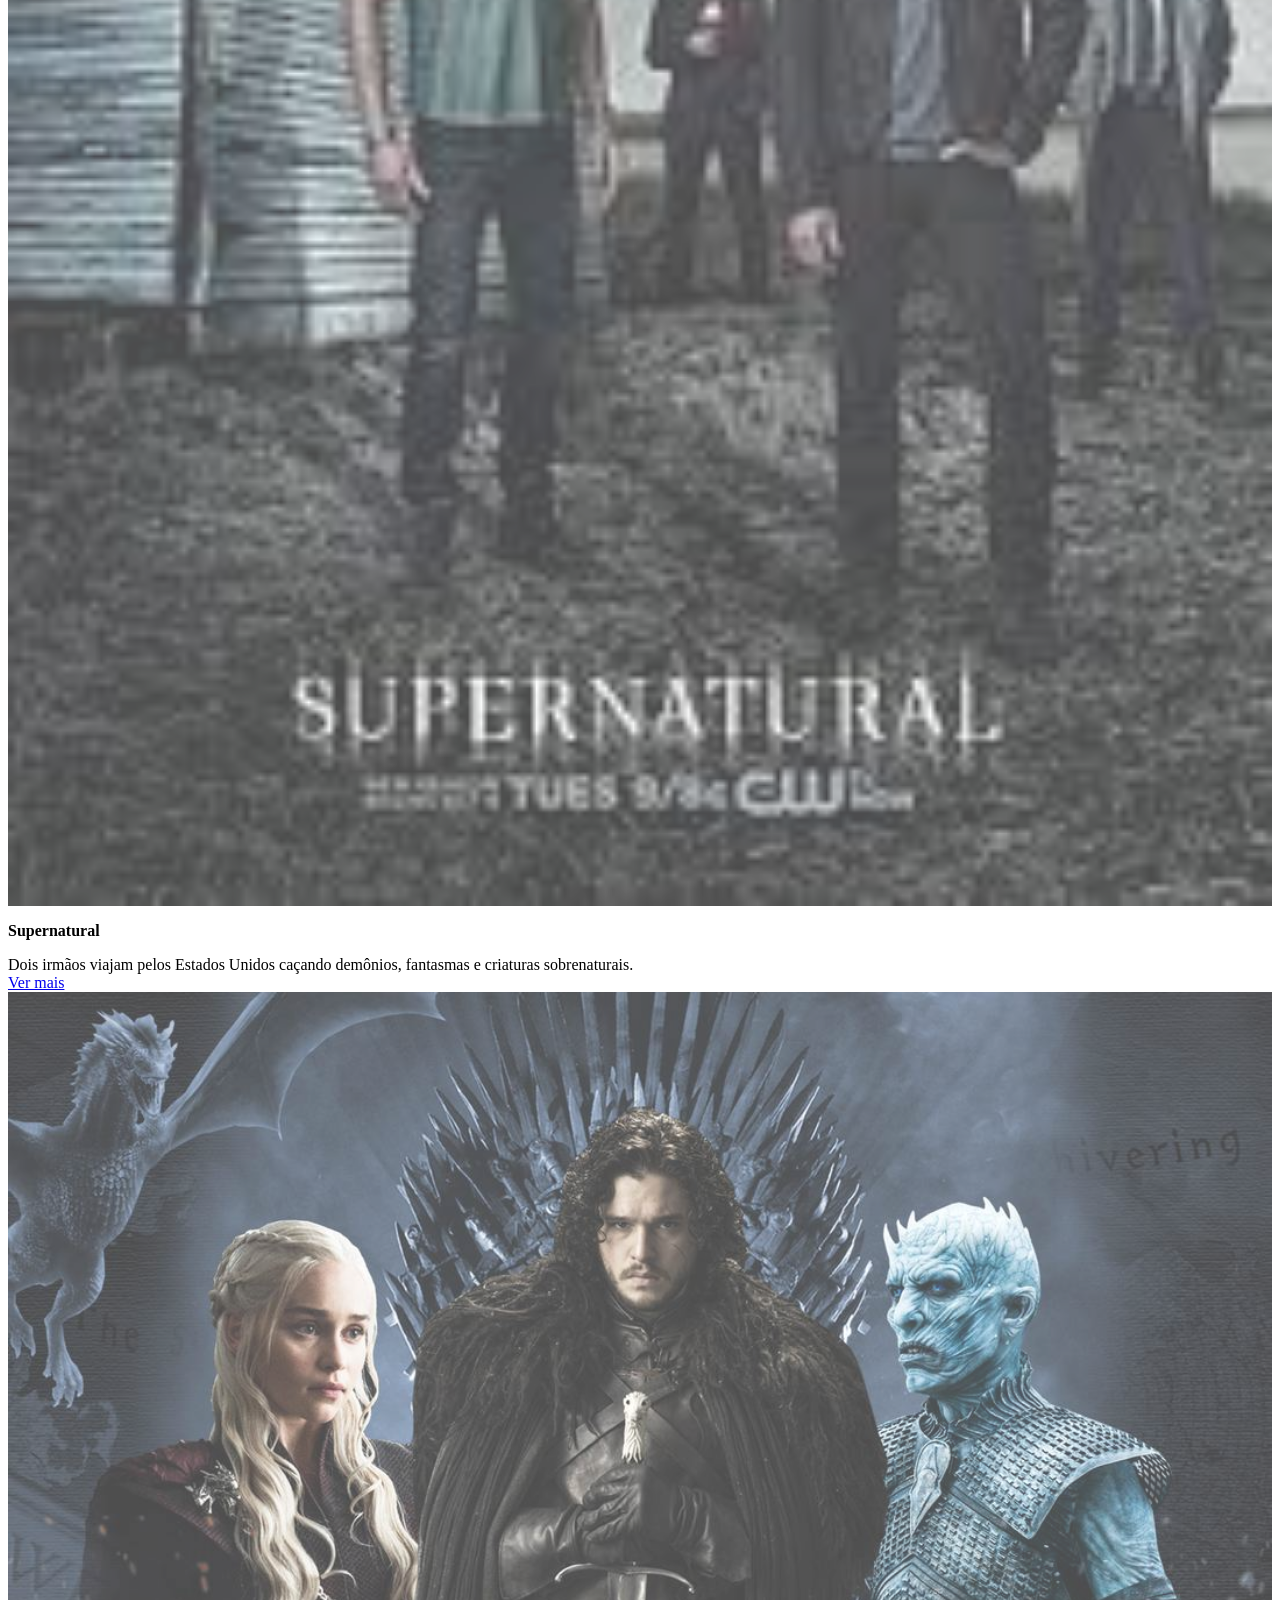
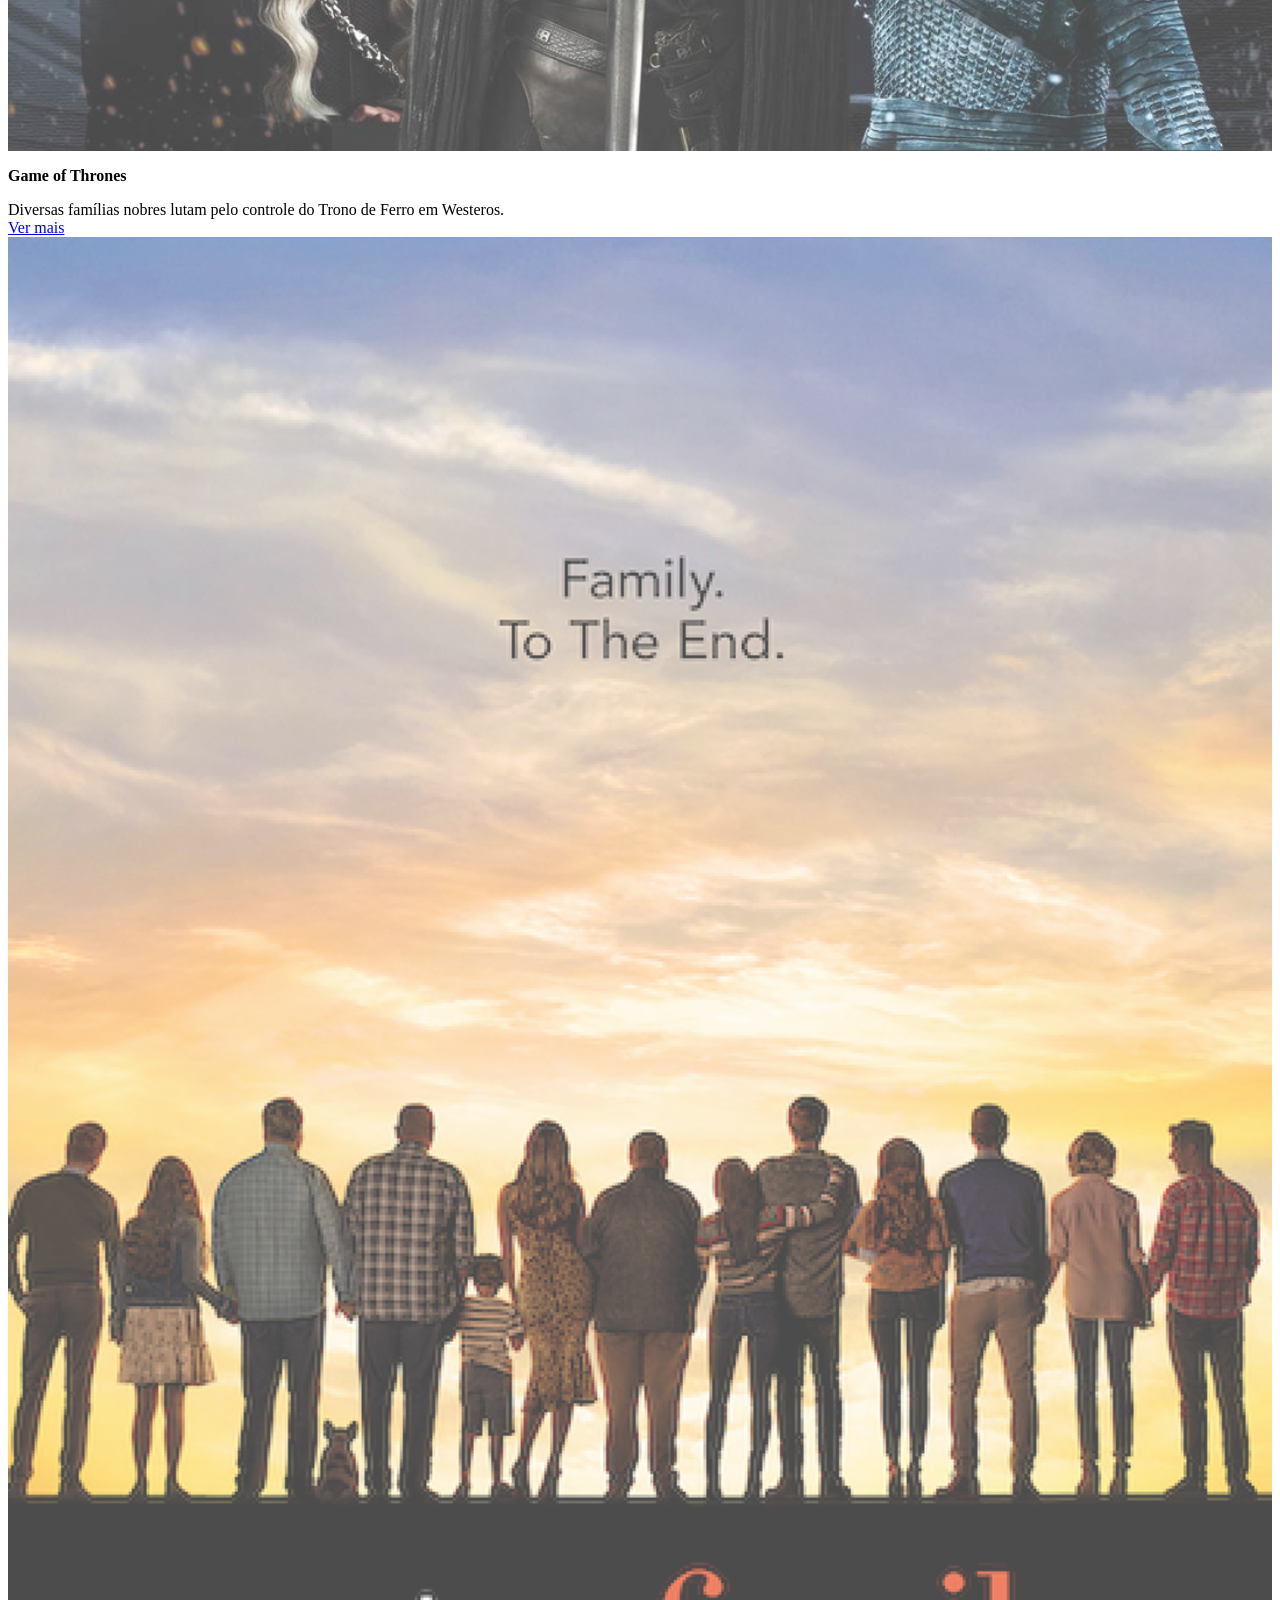
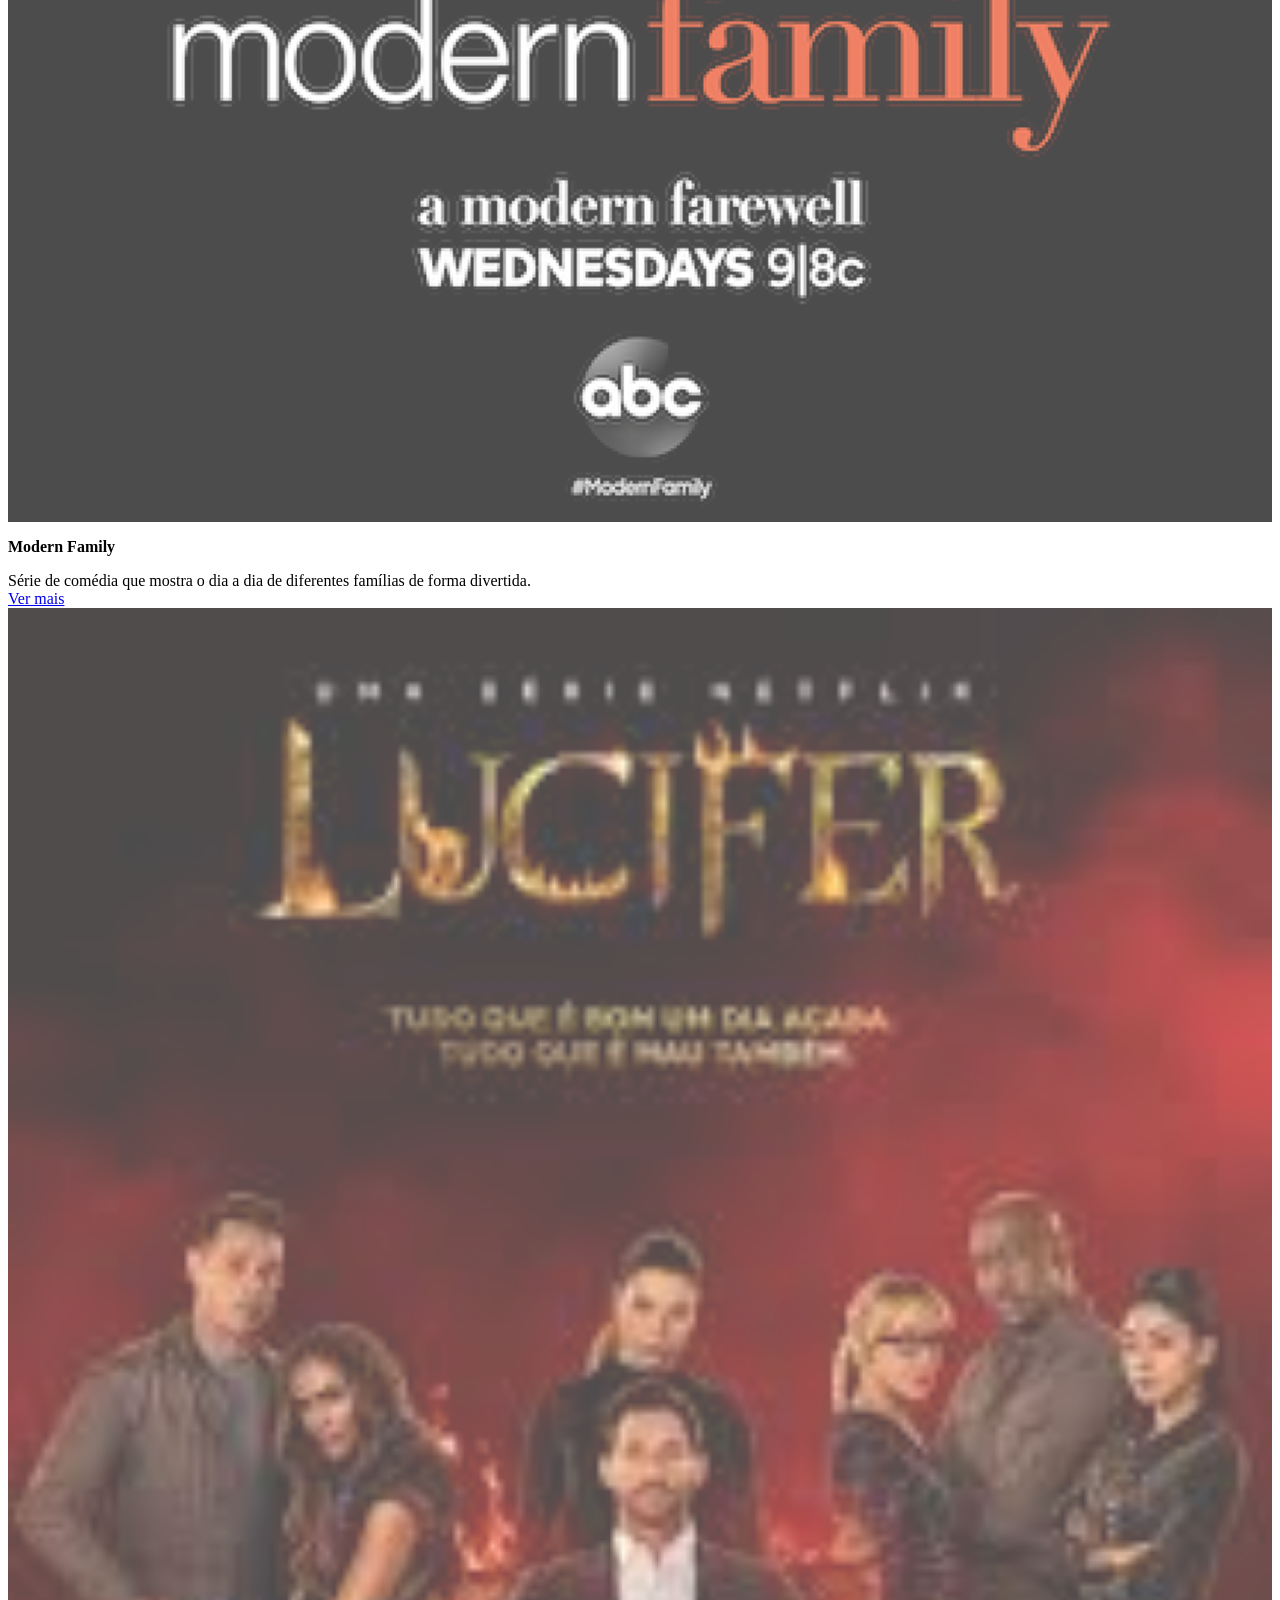
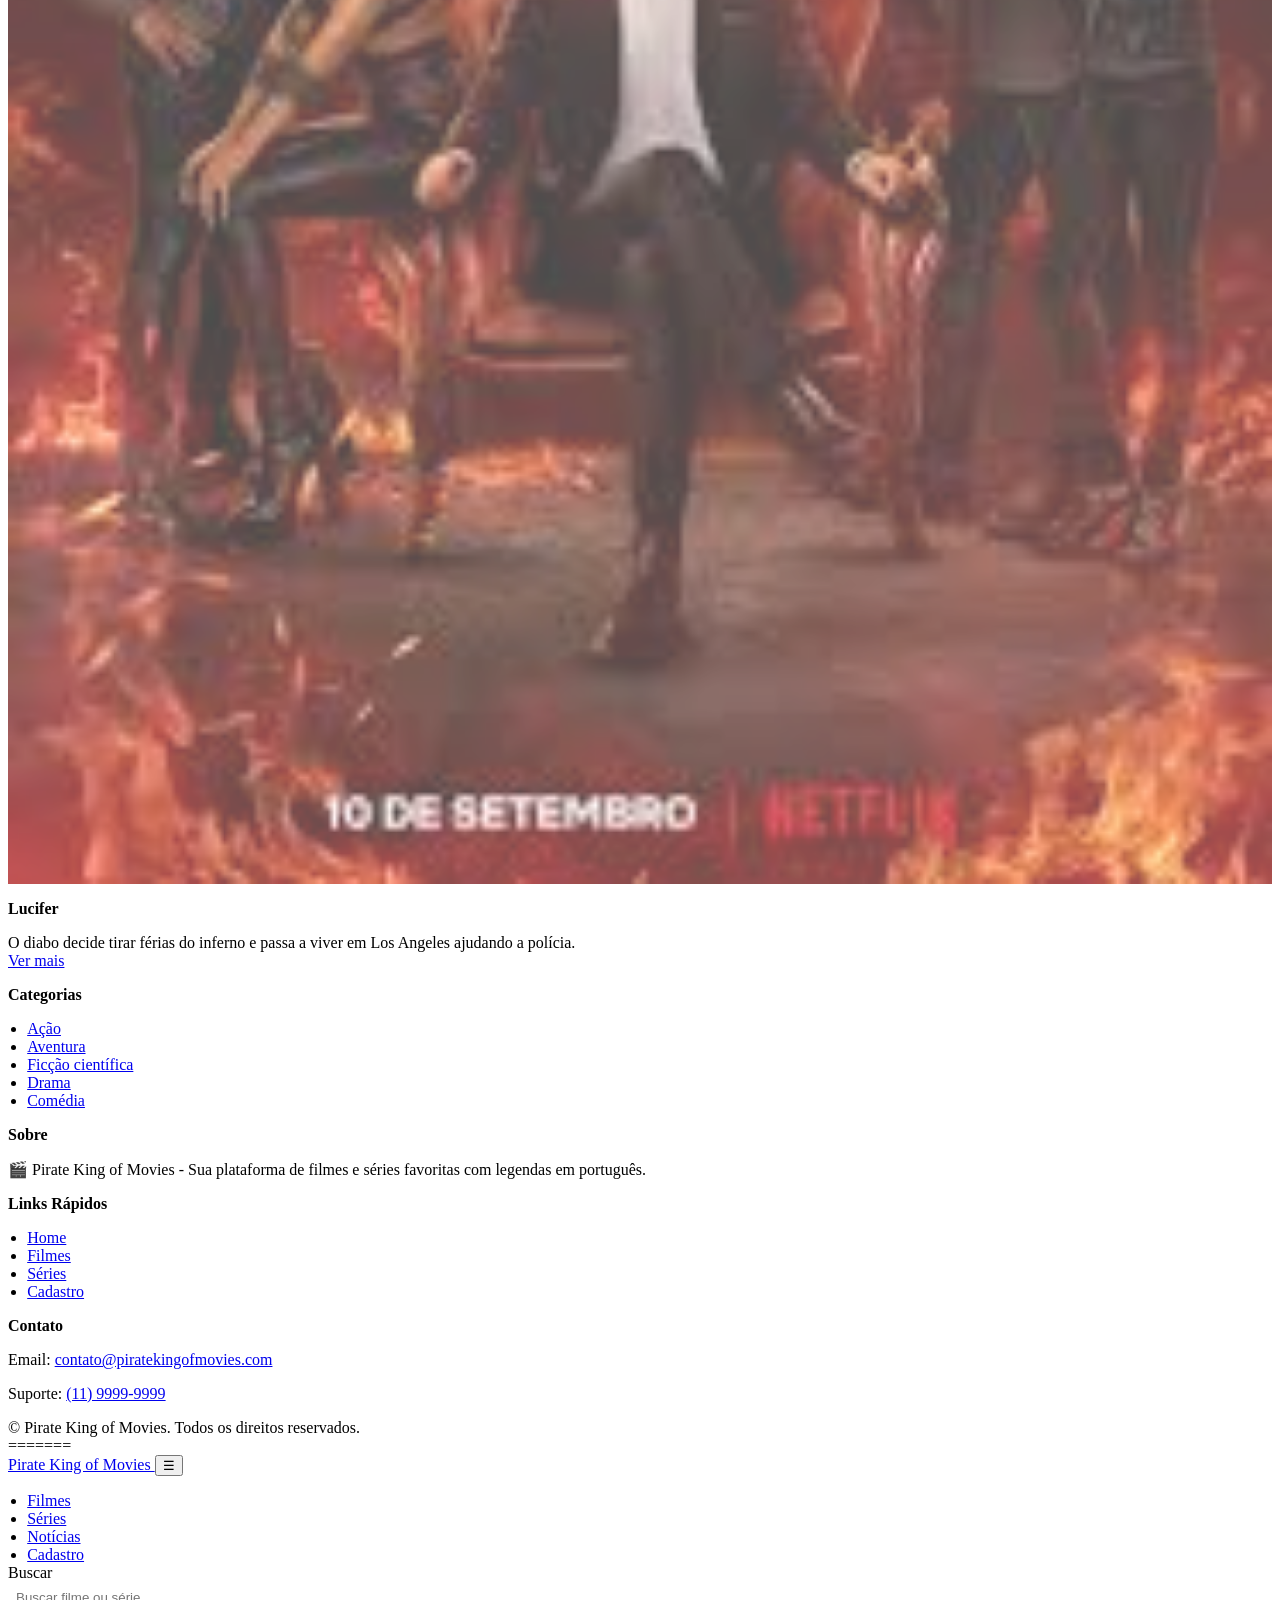
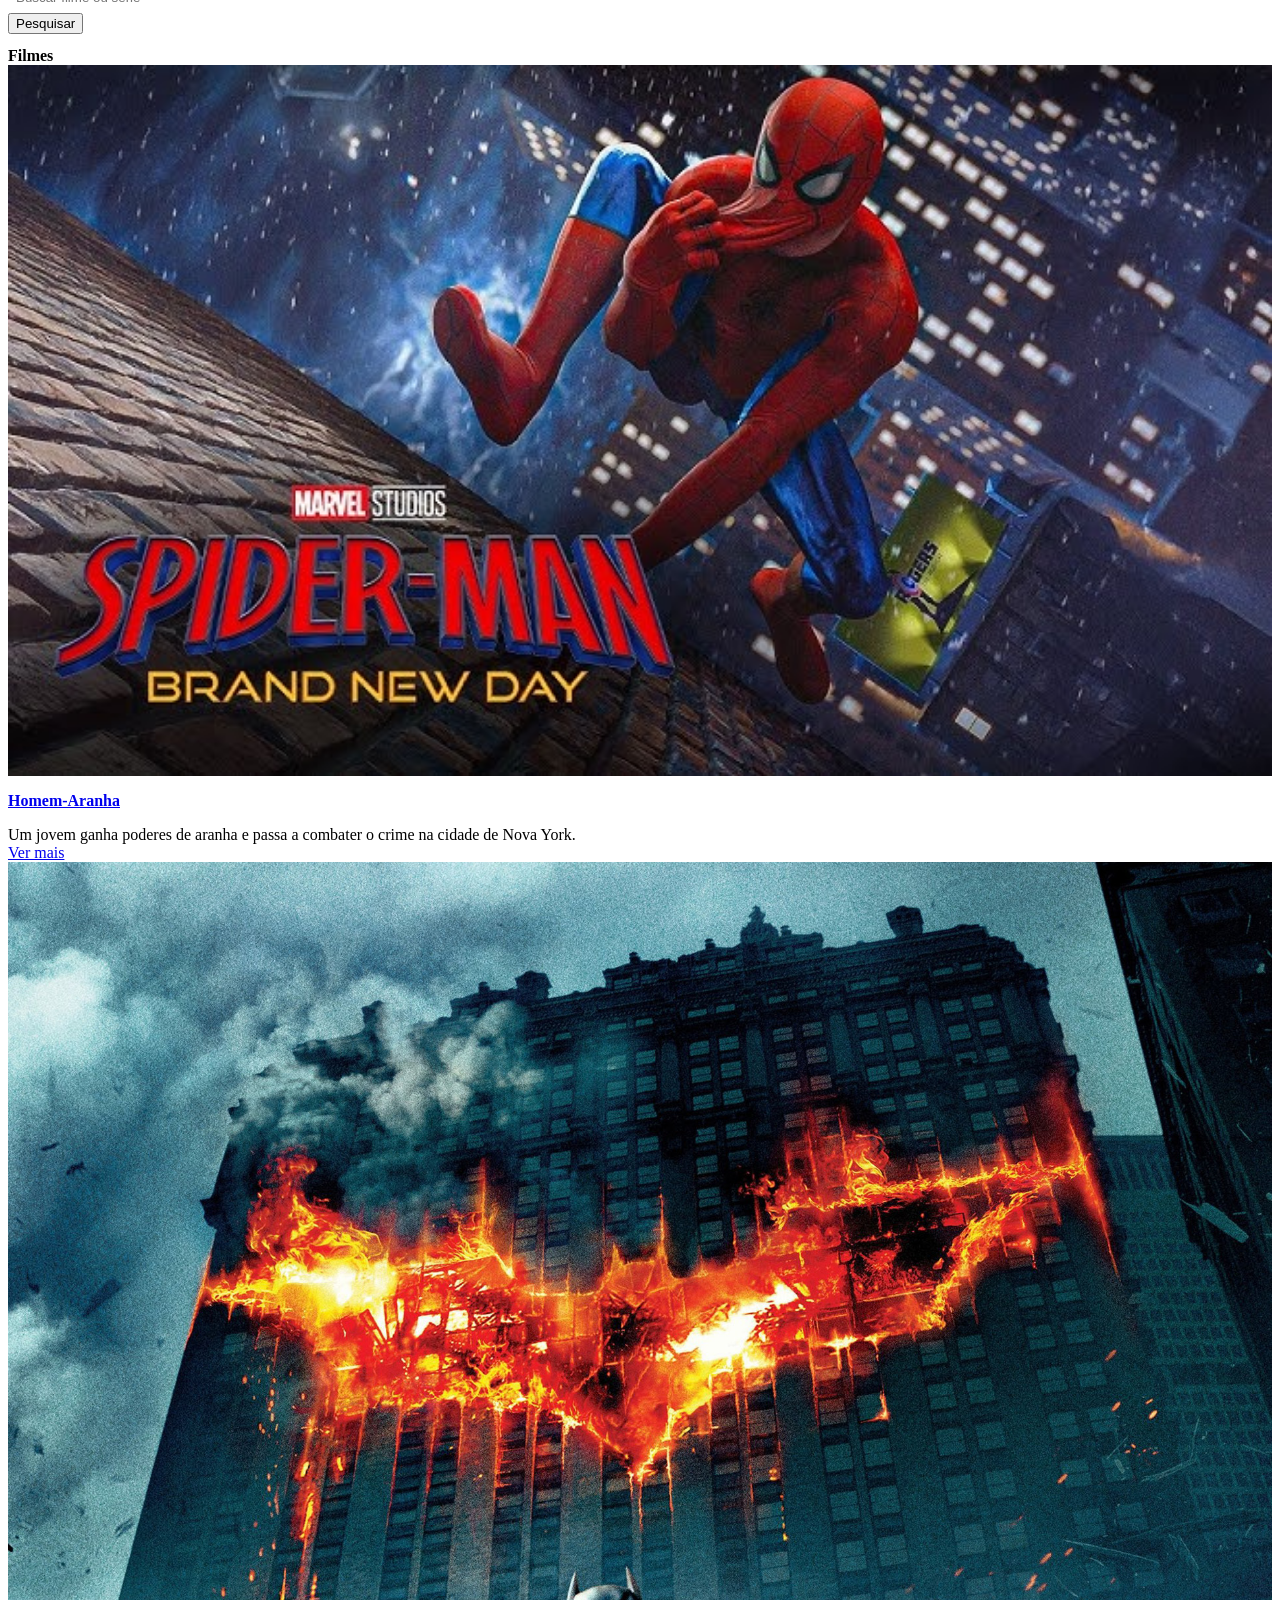
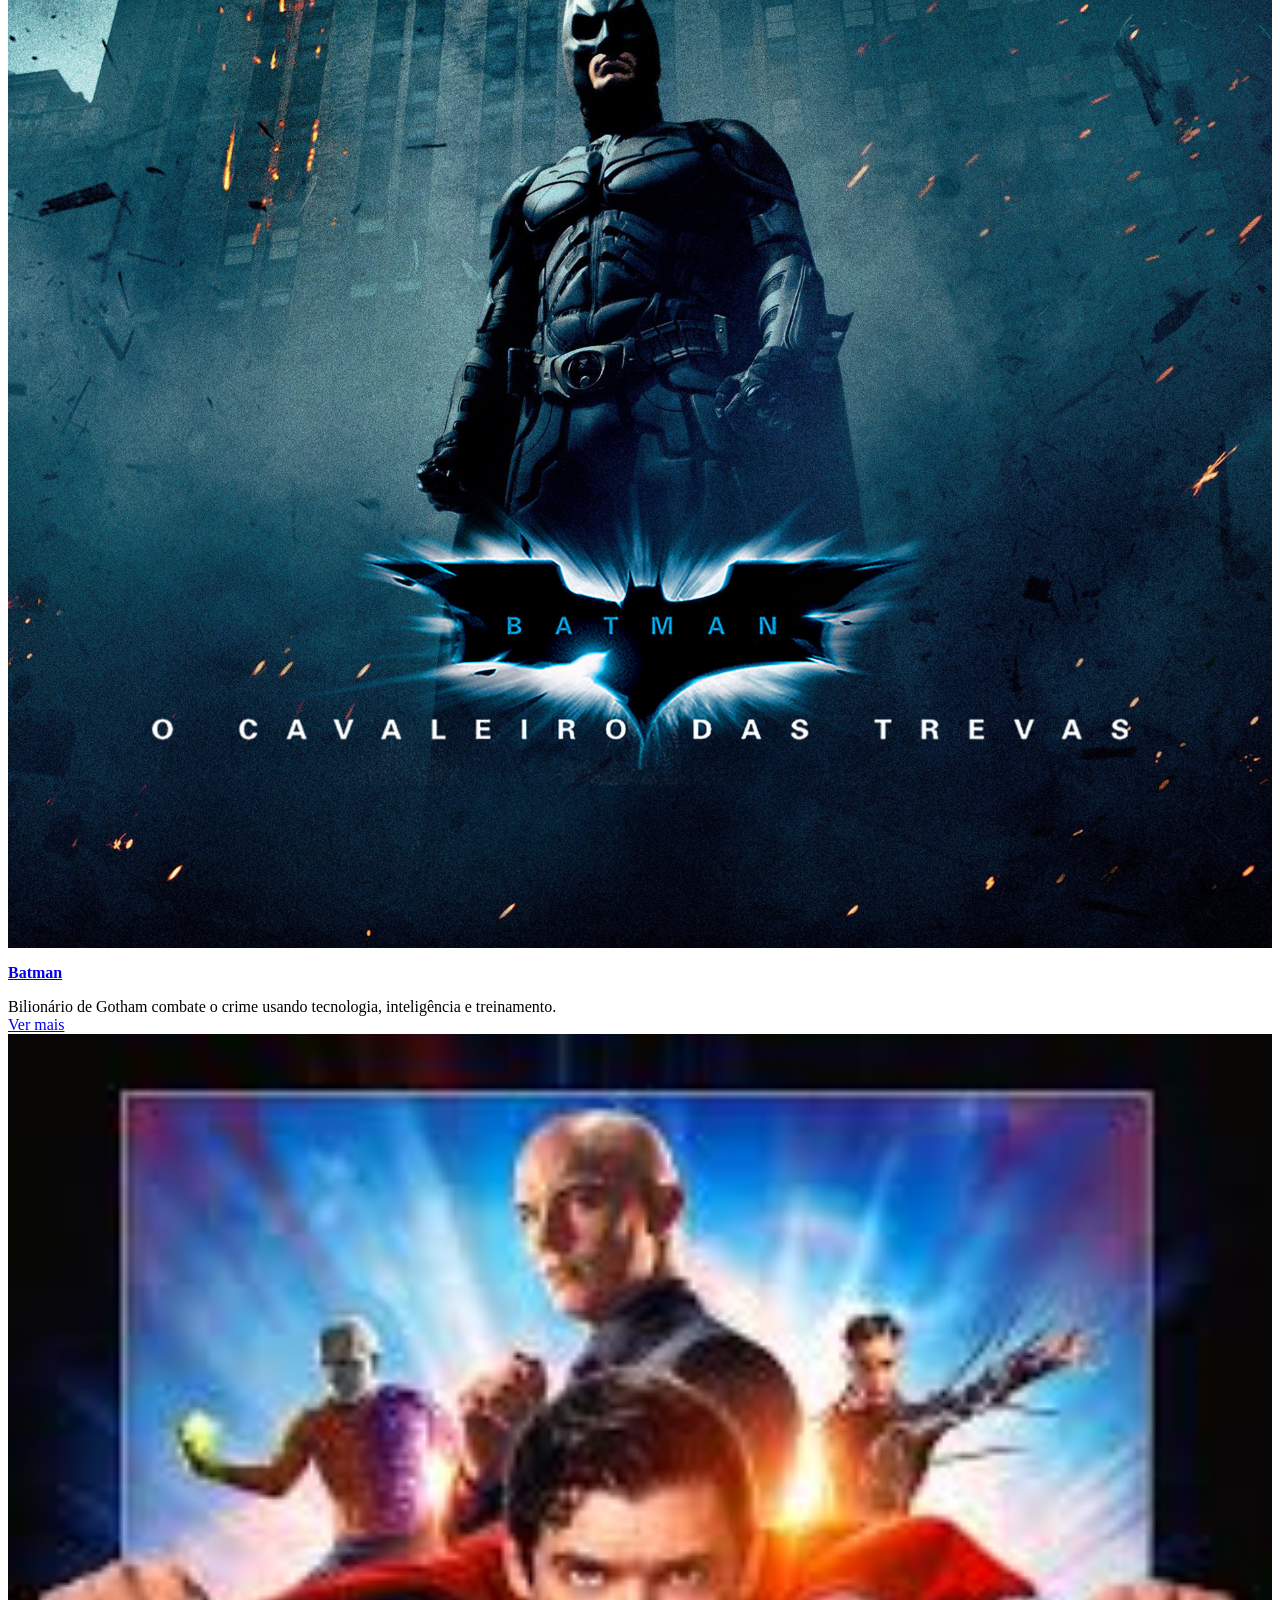
==== commit e7439ab6: "feat: adiciona CSS otimizado com ITCSS, HTML semântico e JavaScript modular - Implementa HTML5 semân" ====
--- a/index.html
+++ b/index.html
@@ -3,6 +3,7 @@
 <head>
   <meta charset="UTF-8">
   <meta name="viewport" content="width=device-width, initial-scale=1.0">
+<<<<<<< HEAD
   <meta name="description" content="Pirate King of Movies - Catálogo de filmes e séries com legendas em português.">
   <meta name="theme-color" content="#6a1b9a">
   <meta property="og:title" content="🎬 Pirate King of Movies">
@@ -12,18 +13,40 @@
   <link rel="preconnect" href="https://fonts.googleapis.com">
   <link rel="preconnect" href="https://fonts.gstatic.com" crossorigin>
   <link href="https://fonts.googleapis.com/css2?family=Inter:wght@400;500;700&family=Poppins:wght@700&display=swap" rel="stylesheet">
+=======
+
+  <style>
+    @layer reset, base, layout, components, utilities, overrides;
+  </style>
+
+  <link rel="preconnect" href="https://fonts.googleapis.com">
+  <link rel="preconnect" href="https://fonts.gstatic.com" crossorigin>
+  <link href="https://fonts.googleapis.com/css2?family=Inter:wght@400;500;700&family=Poppins:wght@700&display=swap" rel="stylesheet">
+
+>>>>>>> 060ad07949fb51fe2eff9d45d0859fe2ee7f1a7c
   <link rel="stylesheet" href="css/variables.css">
   <link rel="stylesheet" href="css/reset.css">
   <link rel="stylesheet" href="css/base.css">
   <link rel="stylesheet" href="css/layout.css">
   <link rel="stylesheet" href="css/components/navbar.css">
+<<<<<<< HEAD
+=======
+  <link rel="stylesheet" href="css/components/btn.css">
+  <link rel="stylesheet" href="css/components/hero.css">
+>>>>>>> 060ad07949fb51fe2eff9d45d0859fe2ee7f1a7c
   <link rel="stylesheet" href="css/components/card.css">
   <link rel="stylesheet" href="css/components/footer.css">
   <link rel="stylesheet" href="css/components/btn.css">
   <link rel="stylesheet" href="css/utilities.css">
+<<<<<<< HEAD
   <title>🎬 Pirate King of Movies - Filmes e Séries Online</title>
+=======
+
+  <title>Pirate King of Movies</title>
+>>>>>>> 060ad07949fb51fe2eff9d45d0859fe2ee7f1a7c
 </head>
 <body>
+<<<<<<< HEAD
   <a href="#main-content" class="skip-link">Pular para conteúdo principal</a>
   <header class="navbar" role="banner">
     <div class="navbar__container">
@@ -141,5 +164,308 @@
     </div>
   </footer>
   <script src="js/main.js" defer></script>
+=======
+  <header class="navbar">
+    <div class="navbar__container">
+
+      <a href="index.html" class="navbar__logo">
+        Pirate King of Movies
+      </a>
+
+      <button 
+        class="navbar__toggle" 
+        type="button"
+        aria-label="Abrir menu"
+        aria-expanded="false"
+      >
+        ☰
+      </button>
+
+      <nav class="navbar__menu" aria-label="Menu principal">
+        <ul class="navbar__list">
+
+          <li class="navbar__item">
+            <a class="navbar__link" href="#filmes">Filmes</a>
+          </li>
+
+          <li class="navbar__item">
+            <a class="navbar__link" href="#series">Séries</a>
+          </li>
+
+          <li class="navbar__item">
+            <a class="navbar__link" href="#noticias">Notícias</a>
+          </li>
+
+          <li class="navbar__item">
+            <a class="navbar__link" href="cadastro.html">Cadastro</a>
+          </li>
+
+        </ul>
+      </nav>
+
+      <form class="navbar__search">
+        <label class="u-sr-only" for="busca">Buscar</label>
+
+        <input 
+          type="text"
+          id="busca"
+          name="busca"
+          placeholder="Buscar filme ou série"
+        >
+
+        <button class="btn" type="submit">
+          Pesquisar
+        </button>
+      </form>
+
+    </div>
+  </header>
+
+  
+  <div class="layout">
+    <main>      
+      <section id="filmes">
+        <h2>Filmes</h2>
+        <article class="card">
+          <img 
+            class="card__image"
+            src="media/img/homem-aranha.jpg"
+            alt="Imagem do Homem-Aranha"
+          >
+          <h3 class="card__title">
+            <a href="homem-aranha.html">Homem-Aranha</a>
+          </h3>
+          <p class="card__text">
+            Um jovem ganha poderes de aranha e passa a combater o crime na cidade de Nova York.
+          </p>
+          <a class="btn" href="homem-aranha.html">
+            Ver mais
+          </a>
+        </article>
+
+        <article class="card">
+          <img 
+            class="card__image"
+            src="media/img/batman.jpg"
+            alt="Imagem do Batman"
+          >
+          <h3 class="card__title">
+            <a href="batman.html">Batman</a>
+          </h3>
+          <p class="card__text">
+            Bilionário de Gotham combate o crime usando tecnologia, inteligência e treinamento.
+          </p>
+          <a class="btn" href="batman.html">
+            Ver mais
+          </a>
+        </article>
+
+        <article class="card">
+          <img 
+            class="card__image"
+            src="media/img/superman.jpg"
+            alt="Imagem do Superman"
+          >
+          <h3 class="card__title">
+            <a href="superman.html">Superman</a>
+          </h3>
+          <p class="card__text">
+            Herói vindo do planeta Krypton protege a Terra usando seus incríveis poderes.
+          </p>
+          <a class="btn" href="superman.html">
+            Ver mais
+          </a>
+        </article>
+
+        <article class="card">
+          <img 
+            class="card__image"
+            src="media/img/flash.jpg"
+            alt="Imagem do Flash"
+          >
+          <h3 class="card__title">
+            <a href="flash.html">Flash</a>
+          </h3>
+          <p class="card__text">
+            Após um acidente, Barry Allen ganha super velocidade e se torna o herói Flash.
+          </p>
+          <a class="btn" href="flash.html">
+            Ver mais
+          </a>
+        </article>
+
+      </section>
+
+      <section id="series">
+        <h2>Séries</h2>
+        <article class="card">
+          <img 
+            class="card__image"
+            src="media/img/supernatural.jpg"
+            alt="Imagem da série Supernatural"
+          >
+          <h3 class="card__title">
+            <a href="supernatural.html">Supernatural</a>
+          </h3>
+          <p class="card__text">
+            Dois irmãos viajam pelos Estados Unidos caçando demônios, fantasmas e criaturas sobrenaturais.
+          </p>
+          <a class="btn" href="supernatural.html">
+            Ver mais
+          </a>
+        </article>
+
+        <article class="card">
+          <img 
+            class="card__image"
+            src="media/img/got.jpg"
+            alt="Imagem da série Game of Thrones"
+          >
+          <h3 class="card__title">
+            <a href="got.html">Game of Thrones</a>
+          </h3>
+          <p class="card__text">
+            Diversas famílias nobres lutam pelo controle do Trono de Ferro em Westeros.
+          </p>
+          <a class="btn" href="got.html">
+            Ver mais
+          </a>
+        </article>
+
+        <article class="card">
+          <img 
+            class="card__image"
+            src="media/img/modern-family.jpg"
+            alt="Imagem da série Modern Family"
+          >
+          <h3 class="card__title">
+            <a href="modern-family.html">Modern Family</a>
+          </h3>
+          <p class="card__text">
+            Série de comédia que mostra o dia a dia de diferentes famílias de forma divertida.
+          </p>
+          <a class="btn" href="modern-family.html">
+            Ver mais
+          </a>
+        </article>
+
+        <article class="card">
+          <img 
+            class="card__image"
+            src="media/img/lucifer.jpg"
+            alt="Imagem da série Lucifer"
+          >
+          <h3 class="card__title">
+            <a href="lucifer.html">Lucifer</a>
+          </h3>
+          <p class="card__text">
+            O diabo decide tirar férias do inferno e passa a viver em Los Angeles ajudando a polícia.
+          </p>
+          <a class="btn" href="lucifer.html">
+            Ver mais
+          </a>
+        </article>
+
+      </section>
+
+      <section id="noticias">
+
+        <h2>Notícias de Cinema</h2>
+
+        <article class="card card--featured">
+
+          <h3 class="card__title">
+            Novo filme do Batman é anunciado
+          </h3>
+
+          <p class="card__text">
+            Produtora confirma que um novo filme do Batman está em desenvolvimento para os próximos anos.
+          </p>
+
+        </article>
+
+        <article class="card card--featured">
+
+          <h3 class="card__title">
+            Nova temporada de séries populares
+          </h3>
+
+          <p class="card__text">
+            Algumas das séries mais assistidas do momento terão novas temporadas confirmadas.
+          </p>
+
+        </article>
+
+      </section>
+
+    </main>
+
+    <aside class="sidebar">
+
+      <h3 class="sidebar__title">
+        Categorias
+      </h3>
+
+      <ul class="sidebar__list">
+
+        <li><a href="#">Ação</a></li>
+        <li><a href="#">Aventura</a></li>
+        <li><a href="#">Ficção científica</a></li>
+        <li><a href="#">Drama</a></li>
+        <li><a href="#">Comédia</a></li>
+
+      </ul>
+
+    </aside>
+
+  </div>
+
+  <footer class="footer">
+
+    <div class="footer__grid">
+
+      <div>
+        <h3 class="footer__title">
+          Pirate King of Movies
+        </h3>
+
+        <p>
+          Plataforma de filmes e séries.
+        </p>
+      </div>
+
+      <div>
+        <h3 class="footer__title">
+          Navegação
+        </h3>
+
+        <ul class="footer__list">
+          <li><a href="#filmes">Filmes</a></li>
+          <li><a href="#series">Séries</a></li>
+          <li><a href="#noticias">Notícias</a></li>
+        </ul>
+      </div>
+
+      <div>
+        <h3 class="footer__title">
+          Contato
+        </h3>
+
+        <p>
+          contato@pirateking.com
+        </p>
+      </div>
+
+    </div>
+
+    <p class="footer__copy">
+      &copy; 2026 Pirate King of Movies. Todos os direitos reservados.
+    </p>
+
+  </footer>
+
+  <script src="js/main.js"></script>
+
+>>>>>>> 060ad07949fb51fe2eff9d45d0859fe2ee7f1a7c
 </body>
 </html>
--- a/css/variables.css
+++ b/css/variables.css
@@ -1,12 +1,37 @@
+<<<<<<< HEAD
 /* 
    DESIGN TOKENS — PIRATE KING OF MOVIES
    Convenção: category-property-scale/state
    Ex.: --color-primary-500, --font-base, --space-md
  */
+=======
+/* ==================================================
+   DESIGN TOKENS — PIRATE KING OF MOVIES
+
+   Convenção adotada:
+   - Tokens semânticos para cores, tipografia,
+     espaçamentos, bordas e sombras.
+   - Organização baseada em ITCSS.
+   - Nomenclatura seguindo padrão:
+     category-property-scale/state.
+
+   Exemplos:
+   --color-primary-500
+   --font-base
+   --space-md
+   --radius-lg
+
+================================================== */
+
+>>>>>>> 060ad07949fb51fe2eff9d45d0859fe2ee7f1a7c
 :root {
     /* =========================
        CORES - PALETA SEMÂNTICA
     ========================= */
+<<<<<<< HEAD
+=======
+
+>>>>>>> 060ad07949fb51fe2eff9d45d0859fe2ee7f1a7c
     /* Primária */
     --color-primary-100: #ebf3fb;
     --color-primary-300: #9fc5e8;
@@ -46,6 +71,7 @@
     --color-border-input: #333333;
     --color-border-focus: var(--color-primary-500);
 
+<<<<<<< HEAD
     /* Estados de foco e hover */
     --focus-outline-color: var(--color-primary-500);
     --focus-outline-width: 3px;
@@ -58,6 +84,15 @@
     ========================= */
     --font-heading: "Poppins", Arial, Helvetica, sans-serif;
     --font-body: "Inter", Arial, Helvetica, sans-serif;
+=======
+    /* =========================
+       TIPOGRAFIA
+    ========================= */
+
+    --font-heading: "Poppins", Arial, Helvetica, sans-serif;
+    --font-body: "Inter", Arial, Helvetica, sans-serif;
+
+>>>>>>> 060ad07949fb51fe2eff9d45d0859fe2ee7f1a7c
     --font-xs: 0.64rem;
     --font-sm: 0.8rem;
     --font-base: 1rem;
@@ -66,27 +101,47 @@
     --font-xl: 1.95rem;
     --font-2xl: 2.44rem;
     --font-3xl: 3.05rem;
+<<<<<<< HEAD
     --font-h1: clamp(1.5rem, 5vw, var(--font-2xl));
     --font-h2: clamp(1.3rem, 3vw, var(--font-xl));
+=======
+
+    --font-h1: clamp(1.5rem, 5vw, var(--font-2xl));
+    --font-h2: clamp(1.3rem, 3vw, var(--font-xl));
+
+>>>>>>> 060ad07949fb51fe2eff9d45d0859fe2ee7f1a7c
     --line-height-base: 1.5;
 
     /* =========================
        ESPAÇAMENTOS
     ========================= */
+<<<<<<< HEAD
+=======
+
+>>>>>>> 060ad07949fb51fe2eff9d45d0859fe2ee7f1a7c
     --space-xs: 0.25rem;
     --space-sm: 0.5rem;
     --space-md: 1rem;
     --space-lg: 2rem;
     --space-xl: 3rem;
     --space-2xl: 4rem;
+<<<<<<< HEAD
 
     /* =========================
        BORDAS E SOMBRAS
     ========================= */
+=======
+
+    /* =========================
+       BORDAS E SOMBRAS
+    ========================= */
+
+>>>>>>> 060ad07949fb51fe2eff9d45d0859fe2ee7f1a7c
     --radius-sm: 0.4rem;
     --radius-md: 0.5rem;
     --radius-lg: 0.6rem;
     --radius-xl: 1rem;
+<<<<<<< HEAD
     --shadow-sm: 0 2px 6px rgba(0, 0, 0, 0.2);
     --shadow-md: 0 4px 12px rgba(0, 0, 0, 0.3);
     --shadow-lg: 0 8px 24px rgba(0, 0, 0, 0.4);
@@ -115,4 +170,9 @@
     --animation-duration-normal: 0.3s;
     --animation-duration-slow: 0.5s;
     --animation-easing: ease-in-out;
+=======
+
+    --shadow-sm: 0 2px 6px rgba(0, 0, 0, 0.2);
+    --shadow-md: 0 4px 12px rgba(0, 0, 0, 0.3);
+>>>>>>> 060ad07949fb51fe2eff9d45d0859fe2ee7f1a7c
 }
--- a/css/base.css
+++ b/css/base.css
@@ -8,10 +8,15 @@
         line-height: var(--line-height-base);
         overflow-x: hidden;
     }
+<<<<<<< HEAD
+=======
+
+>>>>>>> 060ad07949fb51fe2eff9d45d0859fe2ee7f1a7c
     a {
         color: var(--color-link);
         text-decoration: none;
     }
+<<<<<<< HEAD
     a:hover {
         color: var(--color-text-light);
     }
@@ -46,4 +51,10 @@
         outline: var(--focus-outline-width) solid var(--focus-outline-color);
         outline-offset: var(--focus-outline-offset);
     }
+=======
+
+    a:hover {
+        color: var(--color-text-light);
+    }
+>>>>>>> 060ad07949fb51fe2eff9d45d0859fe2ee7f1a7c
 }
--- a/css/layout.css
+++ b/css/layout.css
@@ -1,4 +1,8 @@
+<<<<<<< HEAD
 @layer layout {
+=======
+@layer layout{
+>>>>>>> 060ad07949fb51fe2eff9d45d0859fe2ee7f1a7c
     .layout {
         display: grid;
         grid-template-columns: 1fr;
@@ -7,6 +11,10 @@
         margin: 0 auto;
         padding: var(--space-md);
     }
+<<<<<<< HEAD
+=======
+
+>>>>>>> 060ad07949fb51fe2eff9d45d0859fe2ee7f1a7c
     section {
         display: grid;
         grid-template-columns: 1fr;
@@ -16,34 +24,68 @@
     section h2 {
         color: var(--color-link);
         font-size: var(--font-h2);
+<<<<<<< HEAD
         grid-column: 1 / -1;
     }
+=======
+    }
+
+>>>>>>> 060ad07949fb51fe2eff9d45d0859fe2ee7f1a7c
     aside {
         background-color: var(--color-bg-card);
         border: 1px solid var(--color-border);
         border-radius: var(--radius-lg);
         padding: var(--space-md);
     }
+<<<<<<< HEAD
+=======
+
+>>>>>>> 060ad07949fb51fe2eff9d45d0859fe2ee7f1a7c
     aside h3 {
         color: var(--color-link);
         margin-bottom: var(--space-sm);
     }
+<<<<<<< HEAD
     aside ul {
         padding-left: 1.2rem;
     }
+=======
+
+    aside ul {
+        padding-left: 1.2rem;
+    }
+
+>>>>>>> 060ad07949fb51fe2eff9d45d0859fe2ee7f1a7c
     @media (min-width: 768px) {
         section {
             grid-template-columns: repeat(2, 1fr);
         }
+<<<<<<< HEAD
     }
+=======
+
+        section h2 {
+            grid-column: 1 / -1;
+        }
+    }
+
+>>>>>>> 060ad07949fb51fe2eff9d45d0859fe2ee7f1a7c
     @media (min-width: 1024px) {
         .layout {
             grid-template-columns: 3fr 1fr;
             align-items: start;
         }
+<<<<<<< HEAD
         section {
             grid-template-columns: repeat(auto-fit, minmax(13rem, 1fr));
         }
+=======
+
+        section {
+            grid-template-columns: repeat(auto-fit, minmax(13rem, 1fr));
+        }
+
+>>>>>>> 060ad07949fb51fe2eff9d45d0859fe2ee7f1a7c
         aside {
             position: sticky;
             top: 1rem;
--- a/css/components/navbar.css
+++ b/css/components/navbar.css
@@ -1,22 +1,39 @@
+<<<<<<< HEAD
 @layer components {
+=======
+@layer components{   
+>>>>>>> 060ad07949fb51fe2eff9d45d0859fe2ee7f1a7c
     .navbar {
         background-color: var(--color-bg-secondary);
         border-bottom: 1px solid var(--color-border);
         padding: var(--space-md);
     }
+<<<<<<< HEAD
     .navbar__container {
         width: min(100%, 1200px);
         margin: 0 auto;
+=======
+
+    .navbar__container {
+        width: min(100%, 1200px);
+        margin: 0 auto;
+
+>>>>>>> 060ad07949fb51fe2eff9d45d0859fe2ee7f1a7c
         display: flex;
         flex-direction: column;
         gap: var(--space-md);
     }
+<<<<<<< HEAD
+=======
+
+>>>>>>> 060ad07949fb51fe2eff9d45d0859fe2ee7f1a7c
     .navbar__logo {
         font-family: var(--font-heading);
         font-size: var(--font-h1);
         font-weight: 700;
         color: var(--color-text-light);
     }
+<<<<<<< HEAD
     .navbar__toggle {
         display: block;
         background: none;
@@ -57,11 +74,59 @@
         background-color: var(--color-brand);
         color: var(--color-text-light);
     }
+=======
+
+    .navbar__toggle {
+        display: block;
+
+        background: none;
+        border: none;
+
+        color: var(--color-text-light);
+
+        font-size: var(--font-xl);
+
+        cursor: pointer;
+    }
+
+    .navbar__menu {
+        display: none;
+    }
+
+    .navbar__menu.active {
+        display: block;
+    }
+
+    .navbar__list {
+        list-style: none;
+
+        display: flex;
+        flex-direction: column;
+
+        gap: var(--space-sm);
+    }
+
+    .navbar__link {
+        display: block;
+
+        padding: 0.7rem;
+
+        border-radius: var(--radius-sm);
+
+        font-weight: 500;
+    }
+
+    .navbar__link:hover {
+        background-color: var(--color-bg-input);
+    }
+
+>>>>>>> 060ad07949fb51fe2eff9d45d0859fe2ee7f1a7c
     .navbar__search {
         display: flex;
         flex-direction: column;
         gap: var(--space-sm);
     }
+<<<<<<< HEAD
     .navbar__search input {
         width: 100%;
         padding: 0.7rem;
@@ -76,27 +141,70 @@
         outline: none;
     }
     @media (min-width: 768px) {
+=======
+
+    .navbar__search input {
+        width: 100%;
+
+        padding: 0.7rem;
+
+        border: 1px solid var(--color-border-input);
+
+        border-radius: var(--radius-sm);
+
+        background-color: var(--color-bg-input);
+
+        color: var(--color-text-light);
+    }
+
+    /* =========================
+    TABLET E DESKTOP
+    ========================= */
+
+    @media (min-width: 768px) {
+
+>>>>>>> 060ad07949fb51fe2eff9d45d0859fe2ee7f1a7c
         .navbar__container {
             flex-direction: row;
             align-items: center;
             justify-content: space-between;
             flex-wrap: wrap;
         }
+<<<<<<< HEAD
         .navbar__toggle {
             display: none;
         }
         .navbar__menu {
             display: block;
         }
+=======
+
+        .navbar__toggle {
+            display: none;
+        }
+
+        .navbar__menu {
+            display: block;
+        }
+
+>>>>>>> 060ad07949fb51fe2eff9d45d0859fe2ee7f1a7c
         .navbar__list {
             flex-direction: row;
             align-items: center;
             gap: var(--space-md);
         }
+<<<<<<< HEAD
+=======
+
+>>>>>>> 060ad07949fb51fe2eff9d45d0859fe2ee7f1a7c
         .navbar__search {
             flex-direction: row;
             align-items: center;
         }
+<<<<<<< HEAD
+=======
+
+>>>>>>> 060ad07949fb51fe2eff9d45d0859fe2ee7f1a7c
         .navbar__search input {
             width: 18rem;
         }
--- a/css/components/btn.css
+++ b/css/components/btn.css
@@ -1,3 +1,4 @@
+<<<<<<< HEAD
 @layer components {
     .btn {
         display: inline-block;
@@ -48,5 +49,31 @@
     .btn--large {
         padding: 1rem 1.8rem;
         font-size: var(--font-md);
+=======
+@layer components{
+    .btn {
+        display: inline-block;
+
+        padding: 0.7rem 1rem;
+
+        background-color: var(--color-brand);
+        color: var(--color-text-light);
+
+        border: none;
+        border-radius: var(--radius-sm);
+
+        font-weight: 700;
+        text-align: center;
+
+        cursor: pointer;
+
+        transition: 0.2s ease;
+    }
+
+    .btn:hover {
+        background-color: var(--color-brand-hover);
+        color: var(--color-text-light);
+        transform: scale(1.02);
+>>>>>>> 060ad07949fb51fe2eff9d45d0859fe2ee7f1a7c
     }
 }
--- a/css/components/hero.css
+++ b/css/components/hero.css
@@ -0,0 +1,66 @@
+@layer components {
+    .hero {
+        position: relative;
+        display: flex;
+        flex-direction: column;
+        align-items: center;
+        justify-content: center;
+        text-align: center;
+        padding: var(--space-2xl) var(--space-md);
+        min-height: 60vh;
+        background: linear-gradient(135deg, var(--color-bg-secondary) 0%, var(--color-bg-primary) 100%);
+        overflow: hidden;
+    }
+    .hero__content {
+        max-width: 800px;
+        animation: fadeInUp var(--animation-duration-slow) var(--animation-easing) forwards;
+        opacity: 0;
+    }
+    .hero__title {
+        font-family: var(--font-heading);
+        font-size: var(--font-3xl);
+        color: var(--color-text-light);
+        margin-bottom: var(--space-md);
+        line-height: 1.2;
+    }
+    .hero__subtitle {
+        font-size: var(--font-lg);
+        color: var(--color-text-secondary);
+        margin-bottom: var(--space-lg);
+    }
+    .hero__description {
+        font-size: var(--font-base);
+        color: var(--color-text-secondary);
+        margin-bottom: var(--space-lg);
+        max-width: 600px;
+        margin-left: auto;
+        margin-right: auto;
+    }
+    .hero__cta {
+        align-self: center;
+    }
+    .hero__image {
+        position: absolute;
+        top: 0;
+        left: 0;
+        width: 100%;
+        height: 100%;
+        object-fit: cover;
+        opacity: 0.2;
+        z-index: 0;
+    }
+    .hero__content {
+        position: relative;
+        z-index: 1;
+    }
+    @keyframes fadeInUp {
+        from {
+            opacity: 0;
+            transform: translateY(20px);
+        }
+        to {
+            opacity: 1;
+            transform: translateY(0);
+        }
+    }
+}
--- a/css/components/card.css
+++ b/css/components/card.css
@@ -3,11 +3,16 @@
         display: flex;
         flex-direction: column;
         gap: var(--space-sm);
+<<<<<<< HEAD
+=======
+
+>>>>>>> 060ad07949fb51fe2eff9d45d0859fe2ee7f1a7c
         border: 1px solid var(--color-border);
         padding: var(--space-md);
         background-color: var(--color-bg-card);
         border-radius: var(--radius-lg);
         box-shadow: var(--shadow-sm);
+<<<<<<< HEAD
         transition: transform var(--animation-duration-normal) var(--animation-easing),
                     border-color var(--animation-duration-normal) var(--animation-easing),
                     box-shadow var(--animation-duration-normal) var(--animation-easing);
@@ -17,34 +22,63 @@
         border-color: var(--color-brand);
         box-shadow: var(--shadow-md);
     }
+=======
+
+        transition: 0.2s ease;
+    }
+
+    .card:hover {
+        transform: scale(1.02);
+        border-color: var(--color-brand);
+        box-shadow: var(--shadow-md);
+    }
+
+>>>>>>> 060ad07949fb51fe2eff9d45d0859fe2ee7f1a7c
     .card__image {
         width: 100%;
         height: 18rem;
         object-fit: cover;
         border-radius: var(--radius-md);
+<<<<<<< HEAD
         transition: opacity var(--animation-duration-normal);
     }
     .card__image[loading="lazy"] {
         opacity: 0.7;
     }
+=======
+    }
+
+>>>>>>> 060ad07949fb51fe2eff9d45d0859fe2ee7f1a7c
     .card__title {
         font-size: var(--font-lg);
         font-family: var(--font-heading);
         color: var(--color-text-light);
     }
+<<<<<<< HEAD
+=======
+
+>>>>>>> 060ad07949fb51fe2eff9d45d0859fe2ee7f1a7c
     .card__text {
         color: var(--color-text-secondary);
         font-size: var(--font-sm);
         line-height: 1.6;
     }
+<<<<<<< HEAD
     .card--featured {
         border: 2px solid var(--color-primary-500);
+=======
+
+    .card--featured {
+        border: 2px solid var(--color-primary-500);
+
+>>>>>>> 060ad07949fb51fe2eff9d45d0859fe2ee7f1a7c
         background: linear-gradient(
             135deg,
             var(--color-bg-card),
             var(--color-bg-secondary)
         );
     }
+<<<<<<< HEAD
     .card--featured:hover {
         border-color: var(--color-brand);
     }
@@ -72,4 +106,10 @@
         0% { background-position: 200% 0; }
         100% { background-position: -200% 0; }
     }
+=======
+
+    .card--featured:hover {
+        border-color: var(--color-brand);
+    }
+>>>>>>> 060ad07949fb51fe2eff9d45d0859fe2ee7f1a7c
 }
--- a/css/components/footer.css
+++ b/css/components/footer.css
@@ -1,3 +1,4 @@
+<<<<<<< HEAD
 @layer components {
     .footer {
         margin-top: var(--space-2xl);
@@ -41,5 +42,68 @@
         .footer__grid {
             grid-template-columns: repeat(3, 1fr);
         }
+=======
+@layer components{
+    .footer {
+        margin-top: var(--space-2xl);
+
+        padding: var(--space-xl) var(--space-md);
+
+        background-color: var(--color-bg-secondary);
+
+        border-top: 1px solid var(--color-border);
+    }
+
+    .footer__grid {
+        width: min(100%, 1200px);
+
+        margin: 0 auto;
+
+        display: grid;
+        grid-template-columns: 1fr;
+
+        gap: var(--space-xl);
+    }
+
+    .footer__title {
+        margin-bottom: var(--space-sm);
+
+        font-family: var(--font-heading);
+
+        font-size: var(--font-md);
+
+        color: var(--color-text-light);
+    }
+
+    .footer__list {
+        list-style: none;
+
+        display: flex;
+        flex-direction: column;
+
+        gap: var(--space-sm);
+    }
+
+    .footer__copy {
+        margin-top: var(--space-xl);
+
+        text-align: center;
+
+        color: var(--color-text-secondary);
+
+        font-size: var(--font-sm);
+    }
+
+    /* =========================
+    TABLET E DESKTOP
+    ========================= */
+
+    @media (min-width: 768px) {
+
+        .footer__grid {
+            grid-template-columns: repeat(3, 1fr);
+        }
+
+>>>>>>> 060ad07949fb51fe2eff9d45d0859fe2ee7f1a7c
     }
 }
--- a/css/components/btn.css
+++ b/css/components/btn.css
@@ -1,3 +1,4 @@
+<<<<<<< HEAD
 @layer components {
     .btn {
         display: inline-block;
@@ -48,5 +49,31 @@
     .btn--large {
         padding: 1rem 1.8rem;
         font-size: var(--font-md);
+=======
+@layer components{
+    .btn {
+        display: inline-block;
+
+        padding: 0.7rem 1rem;
+
+        background-color: var(--color-brand);
+        color: var(--color-text-light);
+
+        border: none;
+        border-radius: var(--radius-sm);
+
+        font-weight: 700;
+        text-align: center;
+
+        cursor: pointer;
+
+        transition: 0.2s ease;
+    }
+
+    .btn:hover {
+        background-color: var(--color-brand-hover);
+        color: var(--color-text-light);
+        transform: scale(1.02);
+>>>>>>> 060ad07949fb51fe2eff9d45d0859fe2ee7f1a7c
     }
 }
--- a/css/utilities.css
+++ b/css/utilities.css
@@ -1,4 +1,5 @@
 @layer utilities {
+<<<<<<< HEAD
     .u-sr-only {
         position: absolute;
         width: 1px;
@@ -34,4 +35,37 @@
     .u-flex-col { flex-direction: column; }
     .u-gap-sm { gap: var(--space-sm); }
     .u-gap-md { gap: var(--space-md); }
+=======
+
+    .u-sr-only {
+        position: absolute;
+
+        width: 1px;
+        height: 1px;
+
+        padding: 0;
+        margin: -1px;
+
+        overflow: hidden;
+
+        clip: rect(0, 0, 0, 0);
+
+        white-space: nowrap;
+
+        border: 0;
+    }
+
+    :focus {
+        outline: none;
+    }
+
+    :focus-visible {
+        outline: 3px solid var(--color-primary-500);
+
+        outline-offset: 3px;
+
+        border-radius: var(--radius-sm);
+    }
+
+>>>>>>> 060ad07949fb51fe2eff9d45d0859fe2ee7f1a7c
 }
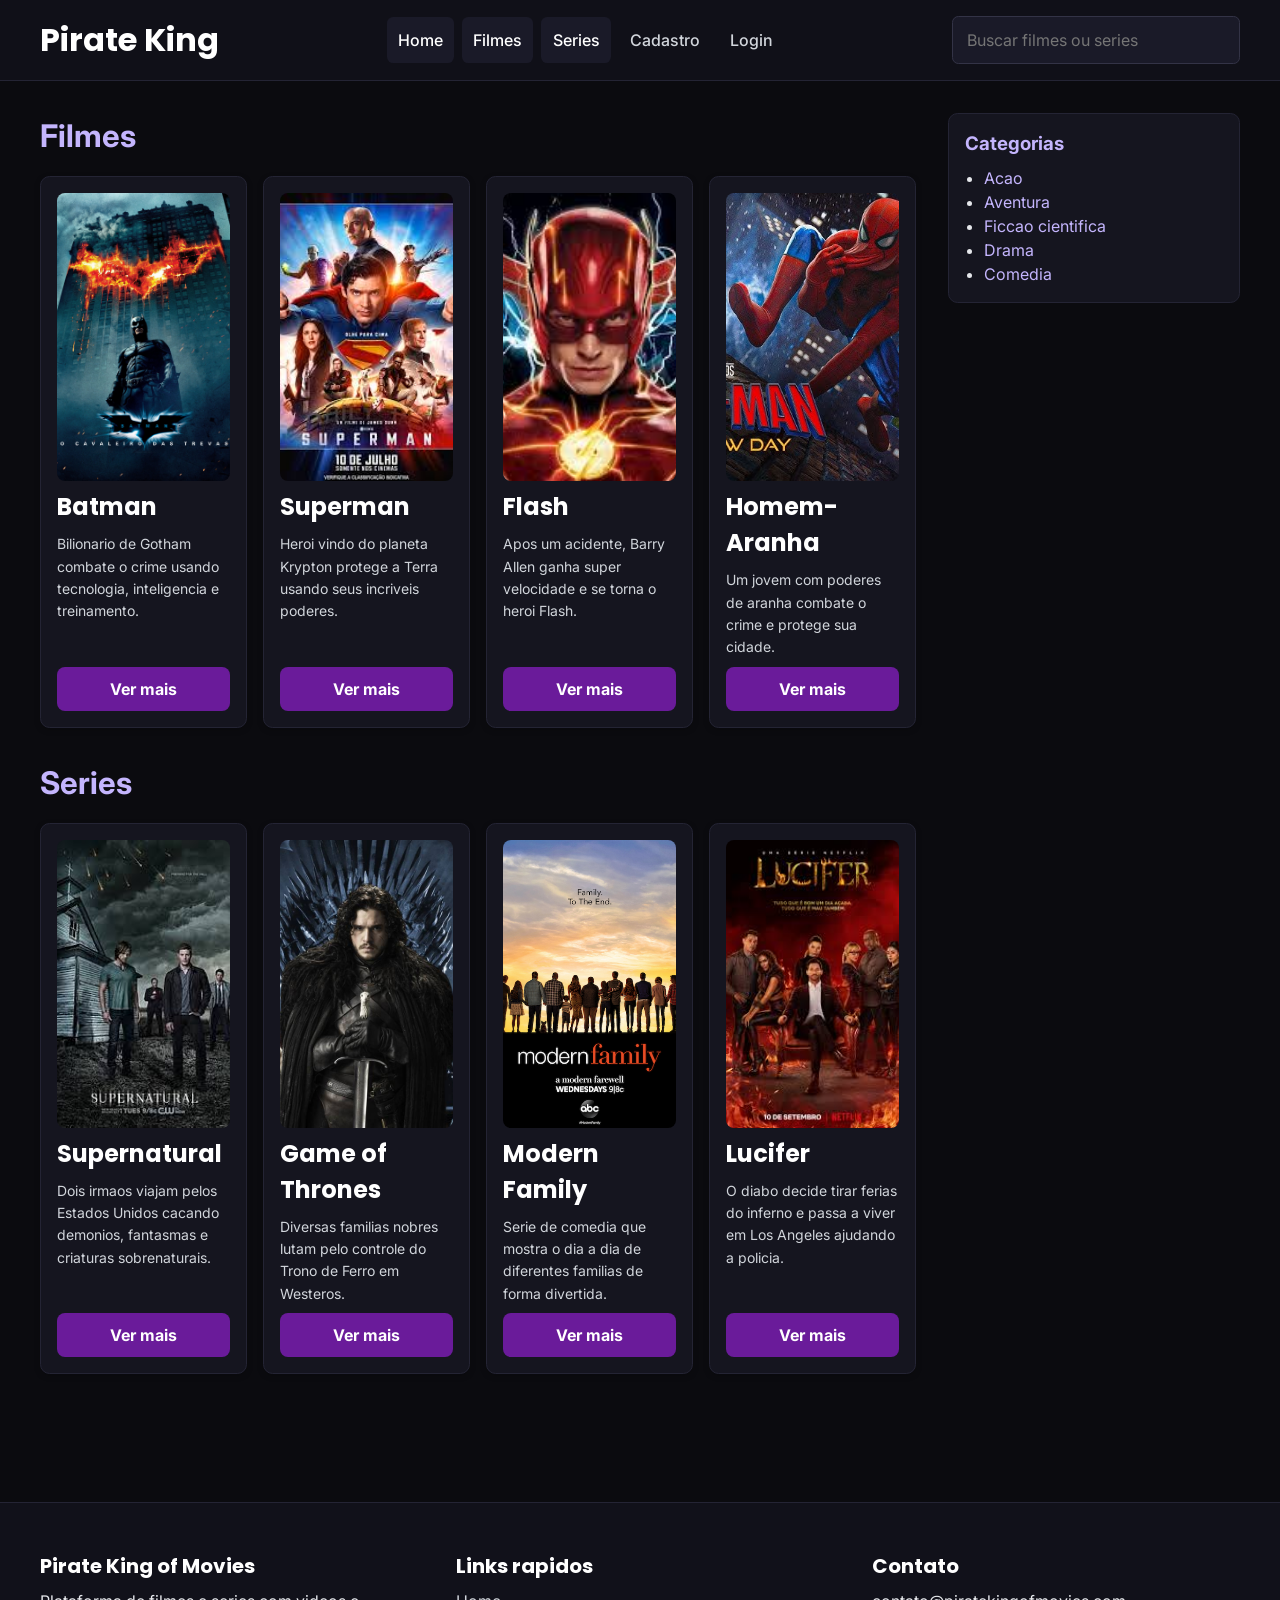
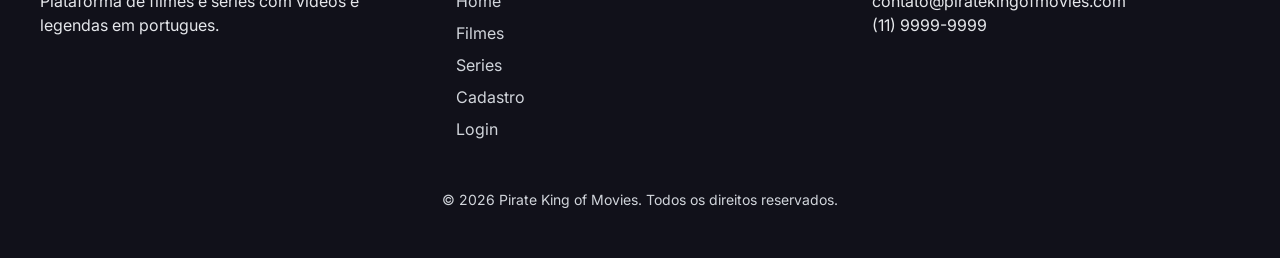
==== commit 4d6d0bd6: "site pronto" ====
--- a/index.html
+++ b/index.html
@@ -1,471 +1,150 @@
-<!DOCTYPE html>
+﻿<!DOCTYPE html>
 <html lang="pt-BR">
 <head>
   <meta charset="UTF-8">
   <meta name="viewport" content="width=device-width, initial-scale=1.0">
-<<<<<<< HEAD
-  <meta name="description" content="Pirate King of Movies - Catálogo de filmes e séries com legendas em português.">
+  <meta name="description" content="Pirate King of Movies - Catalogo de filmes e series com legendas em portugues.">
   <meta name="theme-color" content="#6a1b9a">
-  <meta property="og:title" content="🎬 Pirate King of Movies">
-  <meta property="og:description" content="Catálogo de filmes e séries com legendas em português">
-  <meta property="og:type" content="website">
-  <meta name="twitter:card" content="summary_large_image">
   <link rel="preconnect" href="https://fonts.googleapis.com">
   <link rel="preconnect" href="https://fonts.gstatic.com" crossorigin>
   <link href="https://fonts.googleapis.com/css2?family=Inter:wght@400;500;700&family=Poppins:wght@700&display=swap" rel="stylesheet">
-=======
-
-  <style>
-    @layer reset, base, layout, components, utilities, overrides;
-  </style>
-
-  <link rel="preconnect" href="https://fonts.googleapis.com">
-  <link rel="preconnect" href="https://fonts.gstatic.com" crossorigin>
-  <link href="https://fonts.googleapis.com/css2?family=Inter:wght@400;500;700&family=Poppins:wght@700&display=swap" rel="stylesheet">
-
->>>>>>> 060ad07949fb51fe2eff9d45d0859fe2ee7f1a7c
   <link rel="stylesheet" href="css/variables.css">
   <link rel="stylesheet" href="css/reset.css">
   <link rel="stylesheet" href="css/base.css">
   <link rel="stylesheet" href="css/layout.css">
   <link rel="stylesheet" href="css/components/navbar.css">
-<<<<<<< HEAD
-=======
   <link rel="stylesheet" href="css/components/btn.css">
   <link rel="stylesheet" href="css/components/hero.css">
->>>>>>> 060ad07949fb51fe2eff9d45d0859fe2ee7f1a7c
   <link rel="stylesheet" href="css/components/card.css">
   <link rel="stylesheet" href="css/components/footer.css">
-  <link rel="stylesheet" href="css/components/btn.css">
   <link rel="stylesheet" href="css/utilities.css">
-<<<<<<< HEAD
-  <title>🎬 Pirate King of Movies - Filmes e Séries Online</title>
-=======
-
-  <title>Pirate King of Movies</title>
->>>>>>> 060ad07949fb51fe2eff9d45d0859fe2ee7f1a7c
+  <title>Pirate King of Movies - Filmes e Series Online</title>
 </head>
 <body>
-<<<<<<< HEAD
-  <a href="#main-content" class="skip-link">Pular para conteúdo principal</a>
-  <header class="navbar" role="banner">
+  <a href="#main-content" class="skip-link">Pular para conteudo principal</a>
+  <header class="navbar">
     <div class="navbar__container">
-      <a href="index.html" class="navbar__logo" aria-label="Pirate King of Movies - Home">🎬 Pirate King</a>
-      <button class="navbar__toggle" aria-label="Abrir menu de navegação" aria-expanded="false" aria-controls="navbar-menu">☰</button>
-      <nav class="navbar__menu" id="navbar-menu" role="navigation" aria-label="Navegação principal">
+      <div class="navbar__top">
+        <a href="index.html" class="navbar__logo">Pirate King</a>
+        <button class="navbar__toggle" type="button" aria-label="Abrir menu" aria-expanded="false">â˜°</button>
+      </div>
+      <nav class="navbar__menu" aria-label="Menu principal">
         <ul class="navbar__list">
           <li><a href="index.html" class="navbar__link active">Home</a></li>
           <li><a href="#filmes" class="navbar__link">Filmes</a></li>
-          <li><a href="#series" class="navbar__link">Séries</a></li>
+          <li><a href="#series" class="navbar__link">Series</a></li>
           <li><a href="cadastro.html" class="navbar__link">Cadastro</a></li>
+          <li><a href="login.html" class="navbar__link" data-auth-link>Login</a></li>
         </ul>
       </nav>
-      <div class="navbar__search">
-        <label for="search-input" class="sr-only">Buscar filmes e séries</label>
-        <input type="search" id="search-input" class="search-input" placeholder="Buscar filmes..." aria-label="Buscar filmes e séries">
-      </div>
+      <form class="navbar__search" role="search">
+        <label for="search-input" class="sr-only">Buscar filmes e series</label>
+        <input type="search" id="search-input" placeholder="Buscar filmes ou series">
+      </form>
     </div>
   </header>
   <main id="main-content" class="layout">
-    <section id="filmes" aria-label="Filmes">
-      <h2>🎬 Filmes</h2>
-      <div class="cards-grid" role="list">
-        <article class="card" role="listitem">
-          <img src="media/img/batman.jpg" alt="Pôster do filme Batman" class="card__image" loading="lazy">
-          <h3 class="card__title">Batman</h3>
-          <p class="card__text">Bilionário de Gotham combate o crime usando tecnologia, inteligência e treinamento.</p>
-          <a href="batman.html" class="btn btn--primary">Ver mais</a>
-        </article>
-        <article class="card" role="listitem">
-          <img src="media/img/superman.jpg" alt="Pôster do filme Superman" class="card__image" loading="lazy">
-          <h3 class="card__title">Superman</h3>
-          <p class="card__text">Herói vindo do planeta Krypton protege a Terra usando seus incríveis poderes.</p>
-          <a href="superman.html" class="btn btn--primary">Ver mais</a>
-        </article>
-        <article class="card" role="listitem">
-          <img src="media/img/flash.jpg" alt="Pôster do filme Flash" class="card__image" loading="lazy">
-          <h3 class="card__title">Flash</h3>
-          <p class="card__text">Após um acidente, Barry Allen ganha super velocidade e se torna o herói Flash.</p>
-          <a href="flash.html" class="btn btn--primary">Ver mais</a>
-        </article>
-        <article class="card" role="listitem">
-          <img src="media/img/homem-aranha.jpg" alt="Pôster do filme Homem-Aranha" class="card__image" loading="lazy">
-          <h3 class="card__title">Homem-Aranha</h3>
-          <p class="card__text">Um jovem com poderes de aranha combate o crime e protege sua cidade.</p>
-          <a href="homem-aranha.html" class="btn btn--primary">Ver mais</a>
-        </article>
-      </div>
-    </section>
-    <section id="series" aria-label="Séries">
-      <h2>📺 Séries</h2>
-      <div class="cards-grid" role="list">
-        <article class="card" role="listitem">
-          <img src="media/img/supernatural.jpg" alt="Pôster da série Supernatural" class="card__image" loading="lazy">
-          <h3 class="card__title">Supernatural</h3>
-          <p class="card__text">Dois irmãos viajam pelos Estados Unidos caçando demônios, fantasmas e criaturas sobrenaturais.</p>
-          <a href="supernatural.html" class="btn btn--primary">Ver mais</a>
-        </article>
-        <article class="card" role="listitem">
-          <img src="media/img/got.jpg" alt="Pôster da série Game of Thrones" class="card__image" loading="lazy">
-          <h3 class="card__title">Game of Thrones</h3>
-          <p class="card__text">Diversas famílias nobres lutam pelo controle do Trono de Ferro em Westeros.</p>
-          <a href="got.html" class="btn btn--primary">Ver mais</a>
-        </article>
-        <article class="card" role="listitem">
-          <img src="media/img/modern-family.jpg" alt="Pôster da série Modern Family" class="card__image" loading="lazy">
-          <h3 class="card__title">Modern Family</h3>
-          <p class="card__text">Série de comédia que mostra o dia a dia de diferentes famílias de forma divertida.</p>
-          <a href="modern-family.html" class="btn btn--primary">Ver mais</a>
-        </article>
-        <article class="card" role="listitem">
-          <img src="media/img/lucifer.jpg" alt="Pôster da série Lucifer" class="card__image" loading="lazy">
-          <h3 class="card__title">Lucifer</h3>
-          <p class="card__text">O diabo decide tirar férias do inferno e passa a viver em Los Angeles ajudando a polícia.</p>
-          <a href="lucifer.html" class="btn btn--primary">Ver mais</a>
-        </article>
-      </div>
-    </section>
-    <aside class="sidebar" role="complementary" aria-label="Categorias">
+    <div>
+      <section id="filmes" aria-label="Filmes">
+        <h2>Filmes</h2>
+        <div class="cards-grid" role="list">
+          <article class="card" role="listitem" data-card-link="batman.html" tabindex="0" aria-label="Abrir detalhes de Batman">
+            <img src="media/img/batman.jpg" alt="Poster do filme Batman" class="card__image" loading="lazy">
+            <h3 class="card__title">Batman</h3>
+            <p class="card__text">Bilionario de Gotham combate o crime usando tecnologia, inteligencia e treinamento.</p>
+            <a href="batman.html" class="btn btn--primary">Ver mais</a>
+          </article>
+          <article class="card" role="listitem" data-card-link="superman.html" tabindex="0" aria-label="Abrir detalhes de Superman">
+            <img src="media/img/superman.jpg" alt="Poster do filme Superman" class="card__image" loading="lazy">
+            <h3 class="card__title">Superman</h3>
+            <p class="card__text">Heroi vindo do planeta Krypton protege a Terra usando seus incriveis poderes.</p>
+            <a href="superman.html" class="btn btn--primary">Ver mais</a>
+          </article>
+          <article class="card" role="listitem" data-card-link="flash.html" tabindex="0" aria-label="Abrir detalhes de Flash">
+            <img src="media/img/flash.jpg" alt="Poster do filme Flash" class="card__image" loading="lazy">
+            <h3 class="card__title">Flash</h3>
+            <p class="card__text">Apos um acidente, Barry Allen ganha super velocidade e se torna o heroi Flash.</p>
+            <a href="flash.html" class="btn btn--primary">Ver mais</a>
+          </article>
+          <article class="card" role="listitem" data-card-link="homem-aranha.html" tabindex="0" aria-label="Abrir detalhes de Homem-Aranha">
+            <img src="media/img/homem-aranha.jpg" alt="Poster do filme Homem-Aranha" class="card__image" loading="lazy">
+            <h3 class="card__title">Homem-Aranha</h3>
+            <p class="card__text">Um jovem com poderes de aranha combate o crime e protege sua cidade.</p>
+            <a href="homem-aranha.html" class="btn btn--primary">Ver mais</a>
+          </article>
+        </div>
+      </section>
+
+      <section id="series" aria-label="Series">
+        <h2>Series</h2>
+        <div class="cards-grid" role="list">
+          <article class="card" role="listitem" data-card-link="supernatural.html" tabindex="0" aria-label="Abrir detalhes de Supernatural">
+            <img src="media/img/supernatural.jpg" alt="Poster da serie Supernatural" class="card__image" loading="lazy">
+            <h3 class="card__title">Supernatural</h3>
+            <p class="card__text">Dois irmaos viajam pelos Estados Unidos cacando demonios, fantasmas e criaturas sobrenaturais.</p>
+            <a href="supernatural.html" class="btn btn--primary">Ver mais</a>
+          </article>
+          <article class="card" role="listitem" data-card-link="got.html" tabindex="0" aria-label="Abrir detalhes de Game of Thrones">
+            <img src="media/img/got.jpg" alt="Poster da serie Game of Thrones" class="card__image" loading="lazy">
+            <h3 class="card__title">Game of Thrones</h3>
+            <p class="card__text">Diversas familias nobres lutam pelo controle do Trono de Ferro em Westeros.</p>
+            <a href="got.html" class="btn btn--primary">Ver mais</a>
+          </article>
+          <article class="card" role="listitem" data-card-link="modern-family.html" tabindex="0" aria-label="Abrir detalhes de Modern Family">
+            <img src="media/img/modern-family.jpg" alt="Poster da serie Modern Family" class="card__image" loading="lazy">
+            <h3 class="card__title">Modern Family</h3>
+            <p class="card__text">Serie de comedia que mostra o dia a dia de diferentes familias de forma divertida.</p>
+            <a href="modern-family.html" class="btn btn--primary">Ver mais</a>
+          </article>
+          <article class="card" role="listitem" data-card-link="lucifer.html" tabindex="0" aria-label="Abrir detalhes de Lucifer">
+            <img src="media/img/lucifer.jpg" alt="Poster da serie Lucifer" class="card__image" loading="lazy">
+            <h3 class="card__title">Lucifer</h3>
+            <p class="card__text">O diabo decide tirar ferias do inferno e passa a viver em Los Angeles ajudando a policia.</p>
+            <a href="lucifer.html" class="btn btn--primary">Ver mais</a>
+          </article>
+        </div>
+      </section>
+    </div>
+
+    <aside class="sidebar" aria-label="Categorias">
       <h3>Categorias</h3>
-      <nav aria-label="Categorias de filmes">
-        <ul>
-          <li><a href="#acao">Ação</a></li>
-          <li><a href="#aventura">Aventura</a></li>
-          <li><a href="#ficcao-cientifica">Ficção científica</a></li>
-          <li><a href="#drama">Drama</a></li>
-          <li><a href="#comedia">Comédia</a></li>
-        </ul>
-      </nav>
+      <ul>
+        <li><a href="#filmes">Acao</a></li>
+        <li><a href="#filmes">Aventura</a></li>
+        <li><a href="#filmes">Ficcao cientifica</a></li>
+        <li><a href="#series">Drama</a></li>
+        <li><a href="#series">Comedia</a></li>
+      </ul>
     </aside>
   </main>
-  <footer class="footer" role="contentinfo">
+  <footer class="footer">
     <div class="footer__grid">
-      <div class="footer__section">
-        <h3 class="footer__title">Sobre</h3>
-        <p>🎬 Pirate King of Movies - Sua plataforma de filmes e séries favoritas com legendas em português.</p>
+      <div>
+        <h3 class="footer__title">Pirate King of Movies</h3>
+        <p>Plataforma de filmes e series com videos e legendas em portugues.</p>
       </div>
-      <div class="footer__section">
-        <h3 class="footer__title">Links Rápidos</h3>
+      <div>
+        <h3 class="footer__title">Links rapidos</h3>
         <ul class="footer__list">
           <li><a href="index.html" class="footer__link">Home</a></li>
-          <li><a href="#filmes" class="footer__link">Filmes</a></li>
-          <li><a href="#series" class="footer__link">Séries</a></li>
+          <li><a href="index.html#filmes" class="footer__link">Filmes</a></li>
+          <li><a href="index.html#series" class="footer__link">Series</a></li>
           <li><a href="cadastro.html" class="footer__link">Cadastro</a></li>
+          <li><a href="login.html" class="footer__link" data-auth-link>Login</a></li>
         </ul>
       </div>
-      <div class="footer__section">
+      <div>
         <h3 class="footer__title">Contato</h3>
-        <p>Email: <a href="mailto:contato@piratekingofmovies.com">contato@piratekingofmovies.com</a></p>
-        <p>Suporte: <a href="tel:+5511999999999">(11) 9999-9999</a></p>
+        <p>contato@piratekingofmovies.com</p>
+        <p>(11) 9999-9999</p>
       </div>
     </div>
-    <div class="footer__bottom">
-      <p class="footer__copyright">&copy; <span id="year"></span> Pirate King of Movies. Todos os direitos reservados.</p>
-    </div>
+    <p class="footer__copy">&copy; <span data-current-year>2026</span> Pirate King of Movies. Todos os direitos reservados.</p>
   </footer>
   <script src="js/main.js" defer></script>
-=======
-  <header class="navbar">
-    <div class="navbar__container">
+</body>
+</html>
 
-      <a href="index.html" class="navbar__logo">
-        Pirate King of Movies
-      </a>
 
-      <button 
-        class="navbar__toggle" 
-        type="button"
-        aria-label="Abrir menu"
-        aria-expanded="false"
-      >
-        ☰
-      </button>
 
-      <nav class="navbar__menu" aria-label="Menu principal">
-        <ul class="navbar__list">
 
-          <li class="navbar__item">
-            <a class="navbar__link" href="#filmes">Filmes</a>
-          </li>
-
-          <li class="navbar__item">
-            <a class="navbar__link" href="#series">Séries</a>
-          </li>
-
-          <li class="navbar__item">
-            <a class="navbar__link" href="#noticias">Notícias</a>
-          </li>
-
-          <li class="navbar__item">
-            <a class="navbar__link" href="cadastro.html">Cadastro</a>
-          </li>
-
-        </ul>
-      </nav>
-
-      <form class="navbar__search">
-        <label class="u-sr-only" for="busca">Buscar</label>
-
-        <input 
-          type="text"
-          id="busca"
-          name="busca"
-          placeholder="Buscar filme ou série"
-        >
-
-        <button class="btn" type="submit">
-          Pesquisar
-        </button>
-      </form>
-
-    </div>
-  </header>
-
-  
-  <div class="layout">
-    <main>      
-      <section id="filmes">
-        <h2>Filmes</h2>
-        <article class="card">
-          <img 
-            class="card__image"
-            src="media/img/homem-aranha.jpg"
-            alt="Imagem do Homem-Aranha"
-          >
-          <h3 class="card__title">
-            <a href="homem-aranha.html">Homem-Aranha</a>
-          </h3>
-          <p class="card__text">
-            Um jovem ganha poderes de aranha e passa a combater o crime na cidade de Nova York.
-          </p>
-          <a class="btn" href="homem-aranha.html">
-            Ver mais
-          </a>
-        </article>
-
-        <article class="card">
-          <img 
-            class="card__image"
-            src="media/img/batman.jpg"
-            alt="Imagem do Batman"
-          >
-          <h3 class="card__title">
-            <a href="batman.html">Batman</a>
-          </h3>
-          <p class="card__text">
-            Bilionário de Gotham combate o crime usando tecnologia, inteligência e treinamento.
-          </p>
-          <a class="btn" href="batman.html">
-            Ver mais
-          </a>
-        </article>
-
-        <article class="card">
-          <img 
-            class="card__image"
-            src="media/img/superman.jpg"
-            alt="Imagem do Superman"
-          >
-          <h3 class="card__title">
-            <a href="superman.html">Superman</a>
-          </h3>
-          <p class="card__text">
-            Herói vindo do planeta Krypton protege a Terra usando seus incríveis poderes.
-          </p>
-          <a class="btn" href="superman.html">
-            Ver mais
-          </a>
-        </article>
-
-        <article class="card">
-          <img 
-            class="card__image"
-            src="media/img/flash.jpg"
-            alt="Imagem do Flash"
-          >
-          <h3 class="card__title">
-            <a href="flash.html">Flash</a>
-          </h3>
-          <p class="card__text">
-            Após um acidente, Barry Allen ganha super velocidade e se torna o herói Flash.
-          </p>
-          <a class="btn" href="flash.html">
-            Ver mais
-          </a>
-        </article>
-
-      </section>
-
-      <section id="series">
-        <h2>Séries</h2>
-        <article class="card">
-          <img 
-            class="card__image"
-            src="media/img/supernatural.jpg"
-            alt="Imagem da série Supernatural"
-          >
-          <h3 class="card__title">
-            <a href="supernatural.html">Supernatural</a>
-          </h3>
-          <p class="card__text">
-            Dois irmãos viajam pelos Estados Unidos caçando demônios, fantasmas e criaturas sobrenaturais.
-          </p>
-          <a class="btn" href="supernatural.html">
-            Ver mais
-          </a>
-        </article>
-
-        <article class="card">
-          <img 
-            class="card__image"
-            src="media/img/got.jpg"
-            alt="Imagem da série Game of Thrones"
-          >
-          <h3 class="card__title">
-            <a href="got.html">Game of Thrones</a>
-          </h3>
-          <p class="card__text">
-            Diversas famílias nobres lutam pelo controle do Trono de Ferro em Westeros.
-          </p>
-          <a class="btn" href="got.html">
-            Ver mais
-          </a>
-        </article>
-
-        <article class="card">
-          <img 
-            class="card__image"
-            src="media/img/modern-family.jpg"
-            alt="Imagem da série Modern Family"
-          >
-          <h3 class="card__title">
-            <a href="modern-family.html">Modern Family</a>
-          </h3>
-          <p class="card__text">
-            Série de comédia que mostra o dia a dia de diferentes famílias de forma divertida.
-          </p>
-          <a class="btn" href="modern-family.html">
-            Ver mais
-          </a>
-        </article>
-
-        <article class="card">
-          <img 
-            class="card__image"
-            src="media/img/lucifer.jpg"
-            alt="Imagem da série Lucifer"
-          >
-          <h3 class="card__title">
-            <a href="lucifer.html">Lucifer</a>
-          </h3>
-          <p class="card__text">
-            O diabo decide tirar férias do inferno e passa a viver em Los Angeles ajudando a polícia.
-          </p>
-          <a class="btn" href="lucifer.html">
-            Ver mais
-          </a>
-        </article>
-
-      </section>
-
-      <section id="noticias">
-
-        <h2>Notícias de Cinema</h2>
-
-        <article class="card card--featured">
-
-          <h3 class="card__title">
-            Novo filme do Batman é anunciado
-          </h3>
-
-          <p class="card__text">
-            Produtora confirma que um novo filme do Batman está em desenvolvimento para os próximos anos.
-          </p>
-
-        </article>
-
-        <article class="card card--featured">
-
-          <h3 class="card__title">
-            Nova temporada de séries populares
-          </h3>
-
-          <p class="card__text">
-            Algumas das séries mais assistidas do momento terão novas temporadas confirmadas.
-          </p>
-
-        </article>
-
-      </section>
-
-    </main>
-
-    <aside class="sidebar">
-
-      <h3 class="sidebar__title">
-        Categorias
-      </h3>
-
-      <ul class="sidebar__list">
-
-        <li><a href="#">Ação</a></li>
-        <li><a href="#">Aventura</a></li>
-        <li><a href="#">Ficção científica</a></li>
-        <li><a href="#">Drama</a></li>
-        <li><a href="#">Comédia</a></li>
-
-      </ul>
-
-    </aside>
-
-  </div>
-
-  <footer class="footer">
-
-    <div class="footer__grid">
-
-      <div>
-        <h3 class="footer__title">
-          Pirate King of Movies
-        </h3>
-
-        <p>
-          Plataforma de filmes e séries.
-        </p>
-      </div>
-
-      <div>
-        <h3 class="footer__title">
-          Navegação
-        </h3>
-
-        <ul class="footer__list">
-          <li><a href="#filmes">Filmes</a></li>
-          <li><a href="#series">Séries</a></li>
-          <li><a href="#noticias">Notícias</a></li>
-        </ul>
-      </div>
-
-      <div>
-        <h3 class="footer__title">
-          Contato
-        </h3>
-
-        <p>
-          contato@pirateking.com
-        </p>
-      </div>
-
-    </div>
-
-    <p class="footer__copy">
-      &copy; 2026 Pirate King of Movies. Todos os direitos reservados.
-    </p>
-
-  </footer>
-
-  <script src="js/main.js"></script>
-
->>>>>>> 060ad07949fb51fe2eff9d45d0859fe2ee7f1a7c
-</body>
-</html>
--- a/css/variables.css
+++ b/css/variables.css
@@ -1,178 +1,65 @@
-<<<<<<< HEAD
-/* 
-   DESIGN TOKENS — PIRATE KING OF MOVIES
-   Convenção: category-property-scale/state
-   Ex.: --color-primary-500, --font-base, --space-md
- */
-=======
-/* ==================================================
-   DESIGN TOKENS — PIRATE KING OF MOVIES
+:root {
+  --color-primary-100: #ebf3fb;
+  --color-primary-300: #9fc5e8;
+  --color-primary-500: #2e75b6;
+  --color-primary-700: #1f4e79;
+  --color-primary-900: #0f2840;
+  --color-brand: #6a1b9a;
+  --color-brand-hover: #8e24aa;
+  --color-link: #c4b5fd;
+  --color-gray-50: #f9fafb;
+  --color-gray-100: #f3f4f6;
+  --color-gray-300: #d1d5db;
+  --color-gray-500: #6b7280;
+  --color-gray-700: #374151;
+  --color-gray-900: #111827;
+  --color-bg-primary: #0b0b0f;
+  --color-bg-secondary: #11111a;
+  --color-bg-card: #15151f;
+  --color-bg-input: #1a1a28;
+  --color-bg-overlay: rgba(0, 0, 0, 0.72);
+  --color-text-primary: #e5e7eb;
+  --color-text-secondary: #d1d5db;
+  --color-text-muted: #9ca3af;
+  --color-text-light: #ffffff;
+  --color-border: #242434;
+  --color-border-input: #333346;
+  --color-border-focus: var(--color-primary-500);
+  --color-white: #ffffff;
+  --focus-outline-color: var(--color-primary-500);
+  --focus-outline-width: 3px;
+  --focus-outline-offset: 3px;
+  --hover-scale: 1.02;
+  --font-heading: "Poppins", Arial, Helvetica, sans-serif;
+  --font-body: "Inter", Arial, Helvetica, sans-serif;
+  --font-xs: 0.75rem;
+  --font-sm: 0.875rem;
+  --font-base: 1rem;
+  --font-md: 1.25rem;
+  --font-lg: 1.5rem;
+  --font-xl: 1.95rem;
+  --font-2xl: 2.44rem;
+  --font-3xl: 3.05rem;
+  --font-h1: clamp(1.75rem, 5vw, var(--font-3xl));
+  --font-h2: clamp(1.35rem, 3vw, var(--font-xl));
+  --line-height-base: 1.5;
+  --space-xs: 0.25rem;
+  --space-sm: 0.5rem;
+  --space-md: 1rem;
+  --space-lg: 2rem;
+  --space-xl: 3rem;
+  --space-2xl: 4rem;
+  --radius-sm: 0.4rem;
+  --radius-md: 0.5rem;
+  --radius-lg: 0.6rem;
+  --radius-xl: 1rem;
+  --shadow-sm: 0 2px 6px rgba(0, 0, 0, 0.2);
+  --shadow-md: 0 4px 12px rgba(0, 0, 0, 0.3);
+  --shadow-lg: 0 12px 32px rgba(0, 0, 0, 0.45);
+  --video-background: #000;
+  --animation-duration-fast: 0.15s;
+  --animation-duration-normal: 0.3s;
+  --animation-duration-slow: 0.5s;
+  --animation-easing: ease-in-out;
+}
 
-   Convenção adotada:
-   - Tokens semânticos para cores, tipografia,
-     espaçamentos, bordas e sombras.
-   - Organização baseada em ITCSS.
-   - Nomenclatura seguindo padrão:
-     category-property-scale/state.
-
-   Exemplos:
-   --color-primary-500
-   --font-base
-   --space-md
-   --radius-lg
-
-================================================== */
-
->>>>>>> 060ad07949fb51fe2eff9d45d0859fe2ee7f1a7c
-:root {
-    /* =========================
-       CORES - PALETA SEMÂNTICA
-    ========================= */
-<<<<<<< HEAD
-=======
-
->>>>>>> 060ad07949fb51fe2eff9d45d0859fe2ee7f1a7c
-    /* Primária */
-    --color-primary-100: #ebf3fb;
-    --color-primary-300: #9fc5e8;
-    --color-primary-500: #2e75b6;
-    --color-primary-700: #1f4e79;
-    --color-primary-900: #0f2840;
-
-    /* Cores do projeto */
-    --color-brand: #6a1b9a;
-    --color-brand-hover: #8e24aa;
-    --color-link: #c4b5fd;
-
-    /* Neutras */
-    --color-gray-50: #f9fafb;
-    --color-gray-100: #f3f4f6;
-    --color-gray-300: #d1d5db;
-    --color-gray-500: #6b7280;
-    --color-gray-700: #374151;
-    --color-gray-900: #111827;
-
-    /* Semânticas */
-    --color-success: #107c41;
-    --color-warning: #ff8c00;
-    --color-danger: #c00000;
-    --color-info: #0078d4;
-
-    /* Texto e fundo */
-    --color-bg-primary: #0b0b0f;
-    --color-bg-secondary: #11111a;
-    --color-bg-card: #15151f;
-    --color-bg-input: #1a1a28;
-    --color-bg-overlay: rgba(0, 0, 0, 0.7);
-    --color-text-primary: #e5e7eb;
-    --color-text-secondary: #d1d5db;
-    --color-text-light: #ffffff;
-    --color-border: #222222;
-    --color-border-input: #333333;
-    --color-border-focus: var(--color-primary-500);
-
-<<<<<<< HEAD
-    /* Estados de foco e hover */
-    --focus-outline-color: var(--color-primary-500);
-    --focus-outline-width: 3px;
-    --focus-outline-offset: 3px;
-    --hover-scale: 1.02;
-    --hover-transition: 0.2s ease;
-
-    /* =========================
-       TIPOGRAFIA
-    ========================= */
-    --font-heading: "Poppins", Arial, Helvetica, sans-serif;
-    --font-body: "Inter", Arial, Helvetica, sans-serif;
-=======
-    /* =========================
-       TIPOGRAFIA
-    ========================= */
-
-    --font-heading: "Poppins", Arial, Helvetica, sans-serif;
-    --font-body: "Inter", Arial, Helvetica, sans-serif;
-
->>>>>>> 060ad07949fb51fe2eff9d45d0859fe2ee7f1a7c
-    --font-xs: 0.64rem;
-    --font-sm: 0.8rem;
-    --font-base: 1rem;
-    --font-md: 1.25rem;
-    --font-lg: 1.56rem;
-    --font-xl: 1.95rem;
-    --font-2xl: 2.44rem;
-    --font-3xl: 3.05rem;
-<<<<<<< HEAD
-    --font-h1: clamp(1.5rem, 5vw, var(--font-2xl));
-    --font-h2: clamp(1.3rem, 3vw, var(--font-xl));
-=======
-
-    --font-h1: clamp(1.5rem, 5vw, var(--font-2xl));
-    --font-h2: clamp(1.3rem, 3vw, var(--font-xl));
-
->>>>>>> 060ad07949fb51fe2eff9d45d0859fe2ee7f1a7c
-    --line-height-base: 1.5;
-
-    /* =========================
-       ESPAÇAMENTOS
-    ========================= */
-<<<<<<< HEAD
-=======
-
->>>>>>> 060ad07949fb51fe2eff9d45d0859fe2ee7f1a7c
-    --space-xs: 0.25rem;
-    --space-sm: 0.5rem;
-    --space-md: 1rem;
-    --space-lg: 2rem;
-    --space-xl: 3rem;
-    --space-2xl: 4rem;
-<<<<<<< HEAD
-
-    /* =========================
-       BORDAS E SOMBRAS
-    ========================= */
-=======
-
-    /* =========================
-       BORDAS E SOMBRAS
-    ========================= */
-
->>>>>>> 060ad07949fb51fe2eff9d45d0859fe2ee7f1a7c
-    --radius-sm: 0.4rem;
-    --radius-md: 0.5rem;
-    --radius-lg: 0.6rem;
-    --radius-xl: 1rem;
-<<<<<<< HEAD
-    --shadow-sm: 0 2px 6px rgba(0, 0, 0, 0.2);
-    --shadow-md: 0 4px 12px rgba(0, 0, 0, 0.3);
-    --shadow-lg: 0 8px 24px rgba(0, 0, 0, 0.4);
-
-    /* =========================
-       VÍDEO PLAYER
-    ========================= */
-    --video-controls-height: 3.5rem;
-    --video-progress-height: 0.4rem;
-    --video-progress-color: var(--color-brand);
-    --video-background: #000;
-
-    /* =========================
-       FILTROS E BUSCA
-    ========================= */
-    --search-input-height: 2.5rem;
-    --filter-tag-bg: var(--color-bg-input);
-    --filter-tag-color: var(--color-text-secondary);
-    --filter-active-bg: var(--color-brand);
-    --filter-active-color: var(--color-text-light);
-
-    /* =========================
-       ANIMAÇÕES
-    ========================= */
-    --animation-duration-fast: 0.15s;
-    --animation-duration-normal: 0.3s;
-    --animation-duration-slow: 0.5s;
-    --animation-easing: ease-in-out;
-=======
-
-    --shadow-sm: 0 2px 6px rgba(0, 0, 0, 0.2);
-    --shadow-md: 0 4px 12px rgba(0, 0, 0, 0.3);
->>>>>>> 060ad07949fb51fe2eff9d45d0859fe2ee7f1a7c
-}
--- a/css/base.css
+++ b/css/base.css
@@ -8,53 +8,12 @@
         line-height: var(--line-height-base);
         overflow-x: hidden;
     }
-<<<<<<< HEAD
-=======
-
->>>>>>> 060ad07949fb51fe2eff9d45d0859fe2ee7f1a7c
     a {
         color: var(--color-link);
         text-decoration: none;
     }
-<<<<<<< HEAD
-    a:hover {
-        color: var(--color-text-light);
-    }
-    h1, h2, h3, h4, h5, h6 {
-        font-family: var(--font-heading);
-        color: var(--color-text-light);
-        margin-bottom: var(--space-sm);
-    }
-    h1 { font-size: var(--font-h1); }
-    h2 { font-size: var(--font-h2); }
-    h3 { font-size: var(--font-md); }
-    p {
-        margin-bottom: var(--space-md);
-        color: var(--color-text-secondary);
-    }
-    ul, ol {
-        padding-left: 1.2rem;
-        margin-bottom: var(--space-md);
-    }
-    li {
-        margin-bottom: var(--space-xs);
-    }
-    input, textarea, select {
-        background-color: var(--color-bg-input);
-        border: 1px solid var(--color-border-input);
-        color: var(--color-text-light);
-        padding: 0.5rem;
-        border-radius: var(--radius-sm);
-        width: 100%;
-    }
-    input:focus, textarea:focus, select:focus {
-        outline: var(--focus-outline-width) solid var(--focus-outline-color);
-        outline-offset: var(--focus-outline-offset);
-    }
-=======
 
     a:hover {
         color: var(--color-text-light);
     }
->>>>>>> 060ad07949fb51fe2eff9d45d0859fe2ee7f1a7c
 }
--- a/css/layout.css
+++ b/css/layout.css
@@ -1,94 +1,74 @@
-<<<<<<< HEAD
 @layer layout {
-=======
-@layer layout{
->>>>>>> 060ad07949fb51fe2eff9d45d0859fe2ee7f1a7c
+  .container,
+  .layout,
+  .detail-page {
+    width: min(100% - 2rem, 1200px);
+    margin-inline: auto;
+  }
+
+  .layout {
+    display: grid;
+    grid-template-columns: 1fr;
+    gap: var(--space-lg);
+    padding-block: var(--space-lg);
+  }
+
+  .cards-grid {
+    display: grid;
+    grid-template-columns: 1fr;
+    gap: var(--space-md);
+  }
+
+  section {
+    display: grid;
+    gap: var(--space-md);
+    margin-bottom: var(--space-lg);
+  }
+
+  section h2 {
+    color: var(--color-link);
+    font-size: var(--font-h2);
+  }
+
+  .sidebar {
+    background-color: var(--color-bg-card);
+    border: 1px solid var(--color-border);
+    border-radius: var(--radius-lg);
+    padding: var(--space-md);
+  }
+
+  .sidebar h3 {
+    color: var(--color-link);
+    margin-bottom: var(--space-sm);
+  }
+
+  .sidebar ul {
+    padding-left: 1.2rem;
+  }
+
+  .detail-page {
+    padding-block: var(--space-lg) var(--space-2xl);
+  }
+
+  @media (min-width: 768px) {
+    .cards-grid {
+      grid-template-columns: repeat(2, minmax(0, 1fr));
+    }
+  }
+
+  @media (min-width: 1024px) {
     .layout {
-        display: grid;
-        grid-template-columns: 1fr;
-        gap: var(--space-md);
-        width: min(100%, 1200px);
-        margin: 0 auto;
-        padding: var(--space-md);
-    }
-<<<<<<< HEAD
-=======
-
->>>>>>> 060ad07949fb51fe2eff9d45d0859fe2ee7f1a7c
-    section {
-        display: grid;
-        grid-template-columns: 1fr;
-        gap: var(--space-md);
-        margin-bottom: var(--space-lg);
-    }
-    section h2 {
-        color: var(--color-link);
-        font-size: var(--font-h2);
-<<<<<<< HEAD
-        grid-column: 1 / -1;
-    }
-=======
+      grid-template-columns: minmax(0, 3fr) minmax(16rem, 1fr);
+      align-items: start;
     }
 
->>>>>>> 060ad07949fb51fe2eff9d45d0859fe2ee7f1a7c
-    aside {
-        background-color: var(--color-bg-card);
-        border: 1px solid var(--color-border);
-        border-radius: var(--radius-lg);
-        padding: var(--space-md);
-    }
-<<<<<<< HEAD
-=======
-
->>>>>>> 060ad07949fb51fe2eff9d45d0859fe2ee7f1a7c
-    aside h3 {
-        color: var(--color-link);
-        margin-bottom: var(--space-sm);
-    }
-<<<<<<< HEAD
-    aside ul {
-        padding-left: 1.2rem;
-    }
-=======
-
-    aside ul {
-        padding-left: 1.2rem;
+    .cards-grid {
+      grid-template-columns: repeat(4, minmax(0, 1fr));
     }
 
->>>>>>> 060ad07949fb51fe2eff9d45d0859fe2ee7f1a7c
-    @media (min-width: 768px) {
-        section {
-            grid-template-columns: repeat(2, 1fr);
-        }
-<<<<<<< HEAD
+    .sidebar {
+      position: sticky;
+      top: 1rem;
     }
-=======
-
-        section h2 {
-            grid-column: 1 / -1;
-        }
-    }
-
->>>>>>> 060ad07949fb51fe2eff9d45d0859fe2ee7f1a7c
-    @media (min-width: 1024px) {
-        .layout {
-            grid-template-columns: 3fr 1fr;
-            align-items: start;
-        }
-<<<<<<< HEAD
-        section {
-            grid-template-columns: repeat(auto-fit, minmax(13rem, 1fr));
-        }
-=======
-
-        section {
-            grid-template-columns: repeat(auto-fit, minmax(13rem, 1fr));
-        }
-
->>>>>>> 060ad07949fb51fe2eff9d45d0859fe2ee7f1a7c
-        aside {
-            position: sticky;
-            top: 1rem;
-        }
-    }
-}+  }
+}
--- a/css/components/navbar.css
+++ b/css/components/navbar.css
@@ -1,212 +1,122 @@
-<<<<<<< HEAD
 @layer components {
-=======
-@layer components{   
->>>>>>> 060ad07949fb51fe2eff9d45d0859fe2ee7f1a7c
-    .navbar {
-        background-color: var(--color-bg-secondary);
-        border-bottom: 1px solid var(--color-border);
-        padding: var(--space-md);
+  .navbar {
+    position: sticky;
+    top: 0;
+    z-index: 10;
+    background-color: rgba(17, 17, 26, 0.96);
+    border-bottom: 1px solid var(--color-border);
+    backdrop-filter: blur(12px);
+  }
+
+  .navbar__container {
+    width: min(100% - 2rem, 1200px);
+    margin-inline: auto;
+    display: flex;
+    flex-direction: column;
+    gap: var(--space-md);
+    padding-block: var(--space-md);
+  }
+
+  .navbar__top {
+    display: flex;
+    align-items: center;
+    justify-content: space-between;
+    gap: var(--space-md);
+  }
+
+  .navbar__logo {
+    font-family: var(--font-heading);
+    font-size: clamp(1.25rem, 4vw, 2rem);
+    font-weight: 700;
+    color: var(--color-text-light);
+  }
+
+  .navbar__toggle {
+    display: inline-flex;
+    align-items: center;
+    justify-content: center;
+    width: 2.75rem;
+    height: 2.75rem;
+    border: 1px solid var(--color-border);
+    border-radius: var(--radius-md);
+    background-color: var(--color-bg-input);
+    color: var(--color-text-light);
+    font-size: var(--font-lg);
+    cursor: pointer;
+  }
+
+  .navbar__menu {
+    display: none;
+  }
+
+  .navbar__menu.active {
+    display: block;
+  }
+
+  .navbar__list {
+    list-style: none;
+    display: flex;
+    flex-direction: column;
+    gap: var(--space-sm);
+  }
+
+  .navbar__link {
+    display: block;
+    padding: 0.7rem;
+    border-radius: var(--radius-sm);
+    color: var(--color-text-secondary);
+    font-weight: 500;
+    transition: background-color var(--animation-duration-fast), color var(--animation-duration-fast);
+  }
+
+  .navbar__link:hover,
+  .navbar__link.active {
+    background-color: var(--color-bg-input);
+    color: var(--color-text-light);
+  }
+
+  .navbar__search {
+    display: flex;
+  }
+
+  .navbar__search input {
+    width: 100%;
+    min-height: 2.75rem;
+    padding: 0.7rem 0.85rem;
+    border: 1px solid var(--color-border-input);
+    border-radius: var(--radius-sm);
+    background-color: var(--color-bg-input);
+    color: var(--color-text-light);
+  }
+
+  @media (min-width: 768px) {
+    .navbar__container {
+      flex-direction: row;
+      align-items: center;
+      justify-content: space-between;
+      flex-wrap: wrap;
     }
-<<<<<<< HEAD
-    .navbar__container {
-        width: min(100%, 1200px);
-        margin: 0 auto;
-=======
 
-    .navbar__container {
-        width: min(100%, 1200px);
-        margin: 0 auto;
-
->>>>>>> 060ad07949fb51fe2eff9d45d0859fe2ee7f1a7c
-        display: flex;
-        flex-direction: column;
-        gap: var(--space-md);
+    .navbar__top {
+      display: block;
     }
-<<<<<<< HEAD
-=======
-
->>>>>>> 060ad07949fb51fe2eff9d45d0859fe2ee7f1a7c
-    .navbar__logo {
-        font-family: var(--font-heading);
-        font-size: var(--font-h1);
-        font-weight: 700;
-        color: var(--color-text-light);
-    }
-<<<<<<< HEAD
-    .navbar__toggle {
-        display: block;
-        background: none;
-        border: none;
-        color: var(--color-text-light);
-        font-size: var(--font-xl);
-        cursor: pointer;
-        padding: 0.5rem;
-        border-radius: var(--radius-sm);
-    }
-    .navbar__toggle:focus-visible {
-        outline: var(--focus-outline-width) solid var(--focus-outline-color);
-        outline-offset: var(--focus-outline-offset);
-    }
-    .navbar__menu {
-        display: none;
-    }
-    .navbar__menu.active {
-        display: block;
-    }
-    .navbar__list {
-        list-style: none;
-        display: flex;
-        flex-direction: column;
-        gap: var(--space-sm);
-    }
-    .navbar__link {
-        display: block;
-        padding: 0.7rem;
-        border-radius: var(--radius-sm);
-        font-weight: 500;
-        transition: background-color var(--animation-duration-fast);
-    }
-    .navbar__link:hover {
-        background-color: var(--color-bg-input);
-    }
-    .navbar__link.active {
-        background-color: var(--color-brand);
-        color: var(--color-text-light);
-    }
-=======
 
     .navbar__toggle {
-        display: block;
-
-        background: none;
-        border: none;
-
-        color: var(--color-text-light);
-
-        font-size: var(--font-xl);
-
-        cursor: pointer;
+      display: none;
     }
 
     .navbar__menu {
-        display: none;
-    }
-
-    .navbar__menu.active {
-        display: block;
+      display: block;
     }
 
     .navbar__list {
-        list-style: none;
-
-        display: flex;
-        flex-direction: column;
-
-        gap: var(--space-sm);
+      flex-direction: row;
+      align-items: center;
+      gap: var(--space-sm);
     }
 
-    .navbar__link {
-        display: block;
-
-        padding: 0.7rem;
-
-        border-radius: var(--radius-sm);
-
-        font-weight: 500;
+    .navbar__search input {
+      width: 18rem;
     }
-
-    .navbar__link:hover {
-        background-color: var(--color-bg-input);
-    }
-
->>>>>>> 060ad07949fb51fe2eff9d45d0859fe2ee7f1a7c
-    .navbar__search {
-        display: flex;
-        flex-direction: column;
-        gap: var(--space-sm);
-    }
-<<<<<<< HEAD
-    .navbar__search input {
-        width: 100%;
-        padding: 0.7rem;
-        border: 1px solid var(--color-border-input);
-        border-radius: var(--radius-sm);
-        background-color: var(--color-bg-input);
-        color: var(--color-text-light);
-        transition: border-color var(--animation-duration-fast);
-    }
-    .navbar__search input:focus {
-        border-color: var(--color-border-focus);
-        outline: none;
-    }
-    @media (min-width: 768px) {
-=======
-
-    .navbar__search input {
-        width: 100%;
-
-        padding: 0.7rem;
-
-        border: 1px solid var(--color-border-input);
-
-        border-radius: var(--radius-sm);
-
-        background-color: var(--color-bg-input);
-
-        color: var(--color-text-light);
-    }
-
-    /* =========================
-    TABLET E DESKTOP
-    ========================= */
-
-    @media (min-width: 768px) {
-
->>>>>>> 060ad07949fb51fe2eff9d45d0859fe2ee7f1a7c
-        .navbar__container {
-            flex-direction: row;
-            align-items: center;
-            justify-content: space-between;
-            flex-wrap: wrap;
-        }
-<<<<<<< HEAD
-        .navbar__toggle {
-            display: none;
-        }
-        .navbar__menu {
-            display: block;
-        }
-=======
-
-        .navbar__toggle {
-            display: none;
-        }
-
-        .navbar__menu {
-            display: block;
-        }
-
->>>>>>> 060ad07949fb51fe2eff9d45d0859fe2ee7f1a7c
-        .navbar__list {
-            flex-direction: row;
-            align-items: center;
-            gap: var(--space-md);
-        }
-<<<<<<< HEAD
-=======
-
->>>>>>> 060ad07949fb51fe2eff9d45d0859fe2ee7f1a7c
-        .navbar__search {
-            flex-direction: row;
-            align-items: center;
-        }
-<<<<<<< HEAD
-=======
-
->>>>>>> 060ad07949fb51fe2eff9d45d0859fe2ee7f1a7c
-        .navbar__search input {
-            width: 18rem;
-        }
-    }
-}+  }
+}
--- a/css/components/btn.css
+++ b/css/components/btn.css
@@ -1,79 +1,40 @@
-<<<<<<< HEAD
 @layer components {
-    .btn {
-        display: inline-block;
-        padding: 0.7rem 1rem;
-        background-color: var(--color-brand);
-        color: var(--color-text-light);
-        border: none;
-        border-radius: var(--radius-sm);
-        font-weight: 700;
-        text-align: center;
-        cursor: pointer;
-        transition: background-color var(--animation-duration-fast) var(--animation-easing),
-                    transform var(--animation-duration-fast) var(--animation-easing);
-        font-size: var(--font-base);
-        line-height: 1.2;
-    }
-    .btn:hover {
-        background-color: var(--color-brand-hover);
-        transform: scale(var(--hover-scale));
-    }
-    .btn:focus-visible {
-        outline: var(--focus-outline-width) solid var(--focus-outline-color);
-        outline-offset: var(--focus-outline-offset);
-    }
-    .btn:disabled {
-        opacity: 0.5;
-        pointer-events: none;
-    }
-    .btn--primary {
-        background-color: var(--color-primary-500);
-    }
-    .btn--primary:hover {
-        background-color: var(--color-primary-700);
-    }
-    .btn--secondary {
-        background-color: transparent;
-        border: 2px solid var(--color-brand);
-        color: var(--color-brand);
-    }
-    .btn--secondary:hover {
-        background-color: var(--color-brand);
-        color: var(--color-text-light);
-    }
-    .btn--small {
-        padding: 0.4rem 0.7rem;
-        font-size: var(--font-sm);
-    }
-    .btn--large {
-        padding: 1rem 1.8rem;
-        font-size: var(--font-md);
-=======
-@layer components{
-    .btn {
-        display: inline-block;
+  .btn {
+    display: inline-flex;
+    align-items: center;
+    justify-content: center;
+    gap: var(--space-sm);
+    min-height: 2.75rem;
+    padding: var(--space-sm) var(--space-md);
+    border: 1px solid transparent;
+    border-radius: var(--radius-md);
+    background-color: var(--color-brand);
+    color: var(--color-text-light);
+    font-size: var(--font-base);
+    font-weight: 700;
+    line-height: var(--line-height-base);
+    text-decoration: none;
+    cursor: pointer;
+    transition: background-color var(--animation-duration-fast), transform var(--animation-duration-fast), border-color var(--animation-duration-fast);
+  }
 
-        padding: 0.7rem 1rem;
+  .btn:hover {
+    background-color: var(--color-brand-hover);
+    color: var(--color-text-light);
+    transform: translateY(-1px);
+  }
 
-        background-color: var(--color-brand);
-        color: var(--color-text-light);
+  .btn--primary {
+    background-color: var(--color-brand);
+  }
 
-        border: none;
-        border-radius: var(--radius-sm);
+  .btn--outline {
+    background-color: transparent;
+    border-color: var(--color-brand);
+    color: var(--color-link);
+  }
 
-        font-weight: 700;
-        text-align: center;
-
-        cursor: pointer;
-
-        transition: 0.2s ease;
-    }
-
-    .btn:hover {
-        background-color: var(--color-brand-hover);
-        color: var(--color-text-light);
-        transform: scale(1.02);
->>>>>>> 060ad07949fb51fe2eff9d45d0859fe2ee7f1a7c
-    }
-}+  .btn--outline:hover {
+    background-color: var(--color-brand);
+  }
+}
--- a/css/components/card.css
+++ b/css/components/card.css
@@ -1,115 +1,53 @@
 @layer components {
-    .card {
-        display: flex;
-        flex-direction: column;
-        gap: var(--space-sm);
-<<<<<<< HEAD
-=======
+  .card {
+    display: flex;
+    flex-direction: column;
+    gap: var(--space-sm);
+    height: 100%;
+    border: 1px solid var(--color-border);
+    padding: var(--space-md);
+    background-color: var(--color-bg-card);
+    border-radius: var(--radius-lg);
+    box-shadow: var(--shadow-sm);
+    transition: transform var(--animation-duration-normal) var(--animation-easing), border-color var(--animation-duration-normal) var(--animation-easing), box-shadow var(--animation-duration-normal) var(--animation-easing);
+  }
 
->>>>>>> 060ad07949fb51fe2eff9d45d0859fe2ee7f1a7c
-        border: 1px solid var(--color-border);
-        padding: var(--space-md);
-        background-color: var(--color-bg-card);
-        border-radius: var(--radius-lg);
-        box-shadow: var(--shadow-sm);
-<<<<<<< HEAD
-        transition: transform var(--animation-duration-normal) var(--animation-easing),
-                    border-color var(--animation-duration-normal) var(--animation-easing),
-                    box-shadow var(--animation-duration-normal) var(--animation-easing);
-    }
-    .card:hover {
-        transform: scale(var(--hover-scale));
-        border-color: var(--color-brand);
-        box-shadow: var(--shadow-md);
-    }
-=======
+  .card[data-card-link] {
+    cursor: pointer;
+  }
 
-        transition: 0.2s ease;
-    }
+  .card:hover {
+    transform: scale(var(--hover-scale));
+    border-color: var(--color-brand);
+    box-shadow: var(--shadow-md);
+  }
 
-    .card:hover {
-        transform: scale(1.02);
-        border-color: var(--color-brand);
-        box-shadow: var(--shadow-md);
-    }
+  .card__image {
+    width: 100%;
+    height: 18rem;
+    object-fit: cover;
+    border-radius: var(--radius-md);
+  }
 
->>>>>>> 060ad07949fb51fe2eff9d45d0859fe2ee7f1a7c
-    .card__image {
-        width: 100%;
-        height: 18rem;
-        object-fit: cover;
-        border-radius: var(--radius-md);
-<<<<<<< HEAD
-        transition: opacity var(--animation-duration-normal);
-    }
-    .card__image[loading="lazy"] {
-        opacity: 0.7;
-    }
-=======
-    }
+  .card__title {
+    font-size: var(--font-lg);
+    font-family: var(--font-heading);
+    color: var(--color-text-light);
+  }
 
->>>>>>> 060ad07949fb51fe2eff9d45d0859fe2ee7f1a7c
-    .card__title {
-        font-size: var(--font-lg);
-        font-family: var(--font-heading);
-        color: var(--color-text-light);
-    }
-<<<<<<< HEAD
-=======
+  .card__text {
+    color: var(--color-text-secondary);
+    font-size: var(--font-sm);
+    line-height: 1.6;
+  }
 
->>>>>>> 060ad07949fb51fe2eff9d45d0859fe2ee7f1a7c
-    .card__text {
-        color: var(--color-text-secondary);
-        font-size: var(--font-sm);
-        line-height: 1.6;
-    }
-<<<<<<< HEAD
-    .card--featured {
-        border: 2px solid var(--color-primary-500);
-=======
+  .card .btn {
+    width: 100%;
+    margin-top: auto;
+  }
 
-    .card--featured {
-        border: 2px solid var(--color-primary-500);
-
->>>>>>> 060ad07949fb51fe2eff9d45d0859fe2ee7f1a7c
-        background: linear-gradient(
-            135deg,
-            var(--color-bg-card),
-            var(--color-bg-secondary)
-        );
-    }
-<<<<<<< HEAD
-    .card--featured:hover {
-        border-color: var(--color-brand);
-    }
-    /* Skeleton loading */
-    .card--loading .card__image,
-    .card--loading .card__title,
-    .card--loading .card__text {
-        background: linear-gradient(90deg, var(--color-bg-input) 25%, var(--color-bg-card) 50%, var(--color-bg-input) 75%);
-        background-size: 200% 100%;
-        animation: shimmer 1.5s infinite;
-        border-radius: var(--radius-sm);
-        color: transparent;
-    }
-    .card--loading .card__image {
-        min-height: 18rem;
-    }
-    .card--loading .card__title {
-        min-height: 1.5rem;
-        width: 70%;
-    }
-    .card--loading .card__text {
-        min-height: 3rem;
-    }
-    @keyframes shimmer {
-        0% { background-position: 200% 0; }
-        100% { background-position: -200% 0; }
-    }
-=======
-
-    .card--featured:hover {
-        border-color: var(--color-brand);
-    }
->>>>>>> 060ad07949fb51fe2eff9d45d0859fe2ee7f1a7c
-}+  .card--featured {
+    border: 2px solid var(--color-primary-500);
+    background: linear-gradient(135deg, var(--color-bg-card), var(--color-bg-secondary));
+  }
+}
--- a/css/components/footer.css
+++ b/css/components/footer.css
@@ -1,4 +1,3 @@
-<<<<<<< HEAD
 @layer components {
     .footer {
         margin-top: var(--space-2xl);
@@ -42,68 +41,5 @@
         .footer__grid {
             grid-template-columns: repeat(3, 1fr);
         }
-=======
-@layer components{
-    .footer {
-        margin-top: var(--space-2xl);
-
-        padding: var(--space-xl) var(--space-md);
-
-        background-color: var(--color-bg-secondary);
-
-        border-top: 1px solid var(--color-border);
-    }
-
-    .footer__grid {
-        width: min(100%, 1200px);
-
-        margin: 0 auto;
-
-        display: grid;
-        grid-template-columns: 1fr;
-
-        gap: var(--space-xl);
-    }
-
-    .footer__title {
-        margin-bottom: var(--space-sm);
-
-        font-family: var(--font-heading);
-
-        font-size: var(--font-md);
-
-        color: var(--color-text-light);
-    }
-
-    .footer__list {
-        list-style: none;
-
-        display: flex;
-        flex-direction: column;
-
-        gap: var(--space-sm);
-    }
-
-    .footer__copy {
-        margin-top: var(--space-xl);
-
-        text-align: center;
-
-        color: var(--color-text-secondary);
-
-        font-size: var(--font-sm);
-    }
-
-    /* =========================
-    TABLET E DESKTOP
-    ========================= */
-
-    @media (min-width: 768px) {
-
-        .footer__grid {
-            grid-template-columns: repeat(3, 1fr);
-        }
-
->>>>>>> 060ad07949fb51fe2eff9d45d0859fe2ee7f1a7c
     }
 }
--- a/css/utilities.css
+++ b/css/utilities.css
@@ -1,71 +1,43 @@
 @layer utilities {
-<<<<<<< HEAD
-    .u-sr-only {
-        position: absolute;
-        width: 1px;
-        height: 1px;
-        padding: 0;
-        margin: -1px;
-        overflow: hidden;
-        clip: rect(0, 0, 0, 0);
-        white-space: nowrap;
-        border: 0;
-    }
-    :focus {
-        outline: none;
-    }
-    :focus-visible {
-        outline: var(--focus-outline-width) solid var(--focus-outline-color);
-        outline-offset: var(--focus-outline-offset);
-        border-radius: var(--radius-sm);
-    }
-    /* Espaçamento */
-    .u-mt-sm { margin-top: var(--space-sm); }
-    .u-mt-md { margin-top: var(--space-md); }
-    .u-mt-lg { margin-top: var(--space-lg); }
-    .u-mb-sm { margin-bottom: var(--space-sm); }
-    .u-mb-md { margin-bottom: var(--space-md); }
-    .u-mb-lg { margin-bottom: var(--space-lg); }
-    .u-p-sm { padding: var(--space-sm); }
-    .u-p-md { padding: var(--space-md); }
-    .u-p-lg { padding: var(--space-lg); }
-    .u-text-center { text-align: center; }
-    .u-hidden { display: none; }
-    .u-flex { display: flex; }
-    .u-flex-col { flex-direction: column; }
-    .u-gap-sm { gap: var(--space-sm); }
-    .u-gap-md { gap: var(--space-md); }
-=======
+  .u-sr-only,
+  .sr-only {
+    position: absolute;
+    width: 1px;
+    height: 1px;
+    padding: 0;
+    margin: -1px;
+    overflow: hidden;
+    clip: rect(0, 0, 0, 0);
+    white-space: nowrap;
+    border: 0;
+  }
 
-    .u-sr-only {
-        position: absolute;
+  :focus {
+    outline: none;
+  }
 
-        width: 1px;
-        height: 1px;
+  :focus-visible {
+    outline: var(--focus-outline-width) solid var(--focus-outline-color);
+    outline-offset: var(--focus-outline-offset);
+    border-radius: var(--radius-sm);
+  }
 
-        padding: 0;
-        margin: -1px;
+  .skip-link {
+    position: absolute;
+    left: 1rem;
+    top: 1rem;
+    z-index: 30;
+    transform: translateY(-150%);
+    padding: var(--space-sm) var(--space-md);
+    border-radius: var(--radius-sm);
+    background: var(--color-brand);
+    color: var(--color-text-light);
+  }
 
-        overflow: hidden;
+  .skip-link:focus {
+    transform: translateY(0);
+  }
 
-        clip: rect(0, 0, 0, 0);
-
-        white-space: nowrap;
-
-        border: 0;
-    }
-
-    :focus {
-        outline: none;
-    }
-
-    :focus-visible {
-        outline: 3px solid var(--color-primary-500);
-
-        outline-offset: 3px;
-
-        border-radius: var(--radius-sm);
-    }
-
->>>>>>> 060ad07949fb51fe2eff9d45d0859fe2ee7f1a7c
-}+  .u-text-center { text-align: center; }
+  .u-mt-lg { margin-top: var(--space-lg); }
+}
